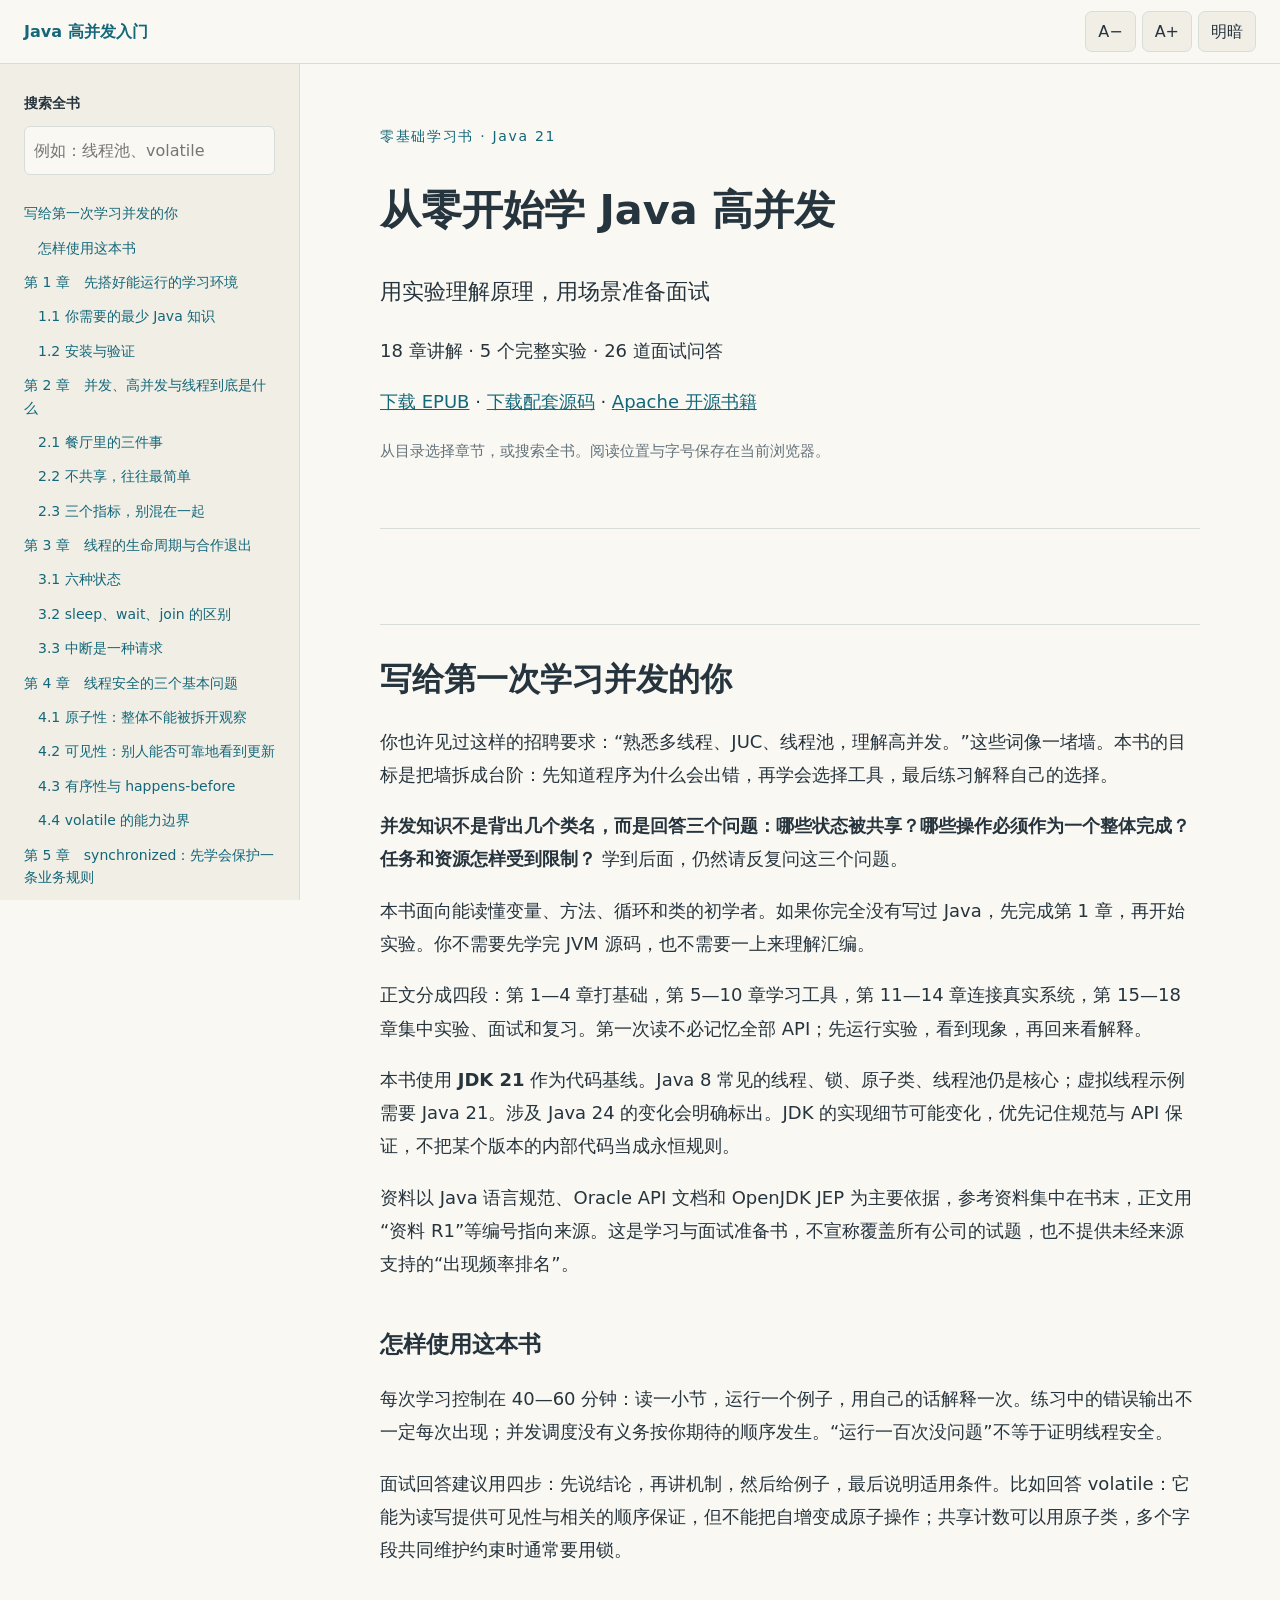
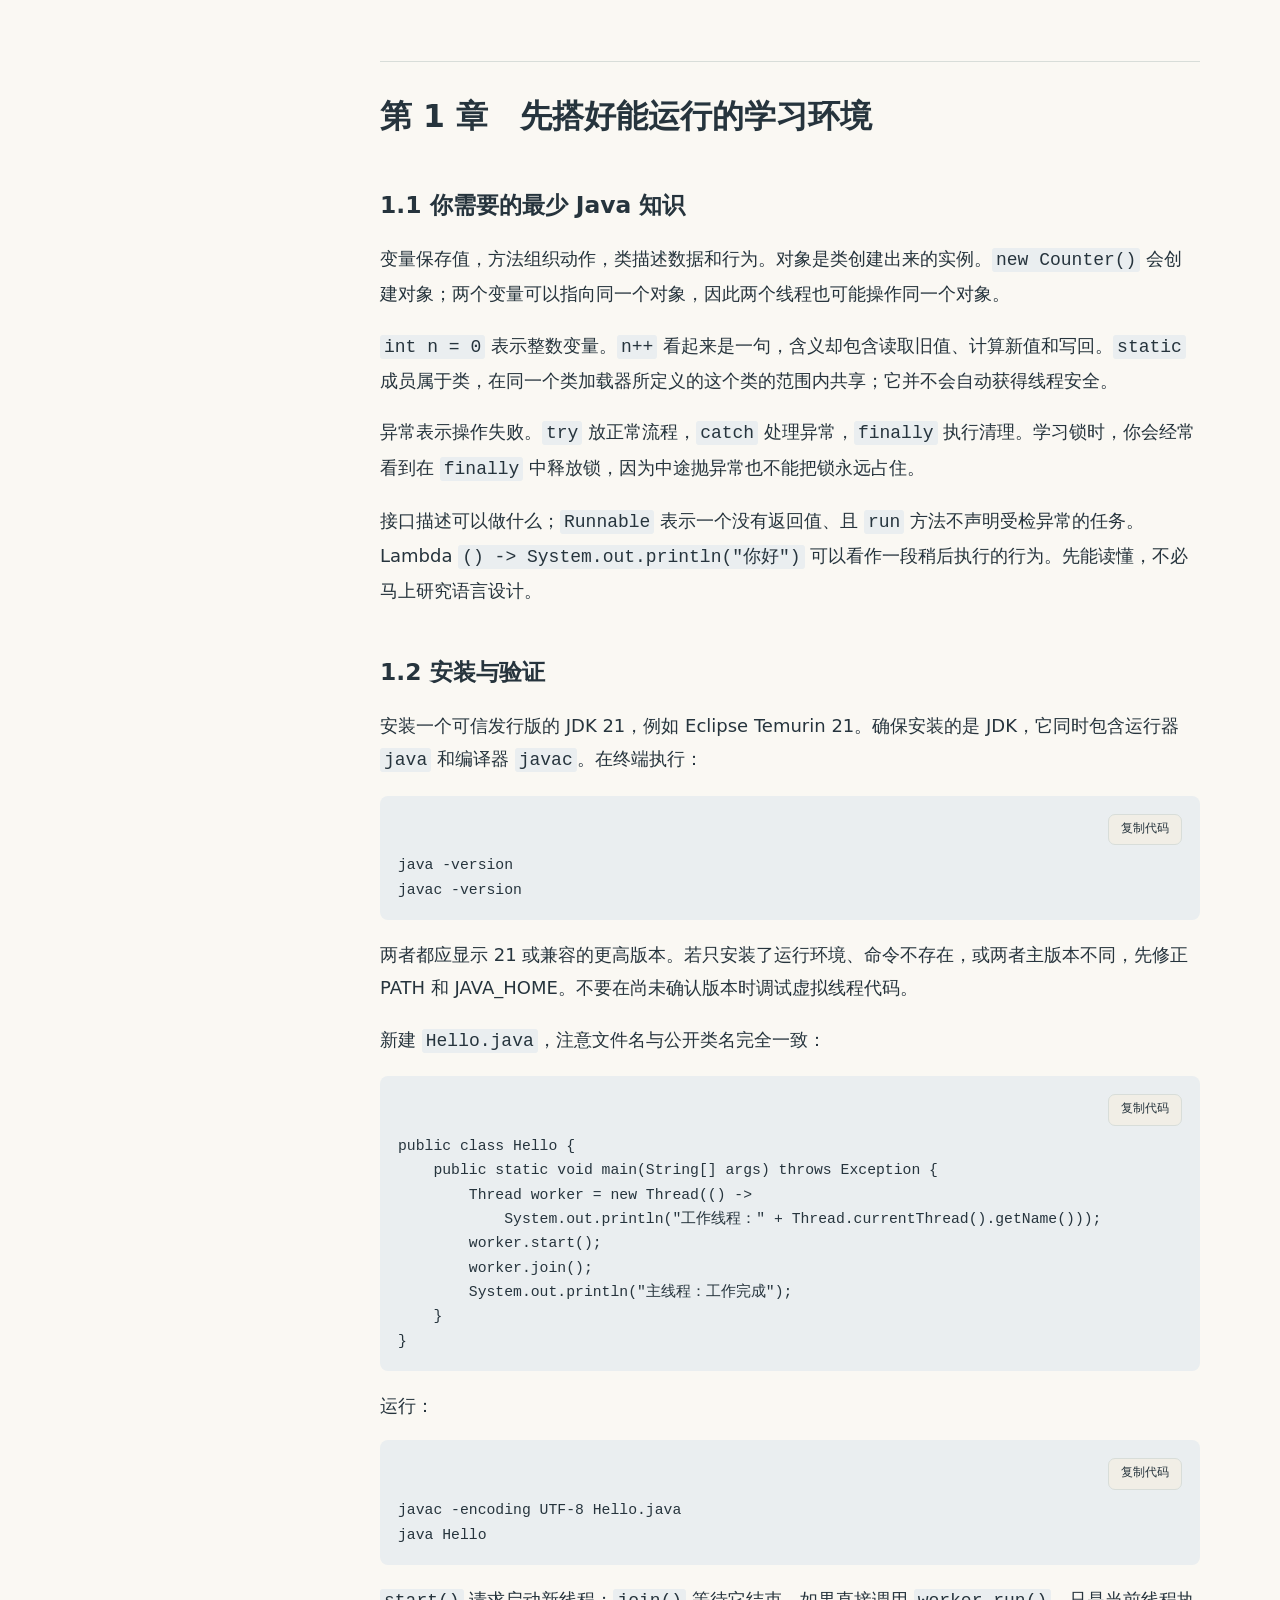
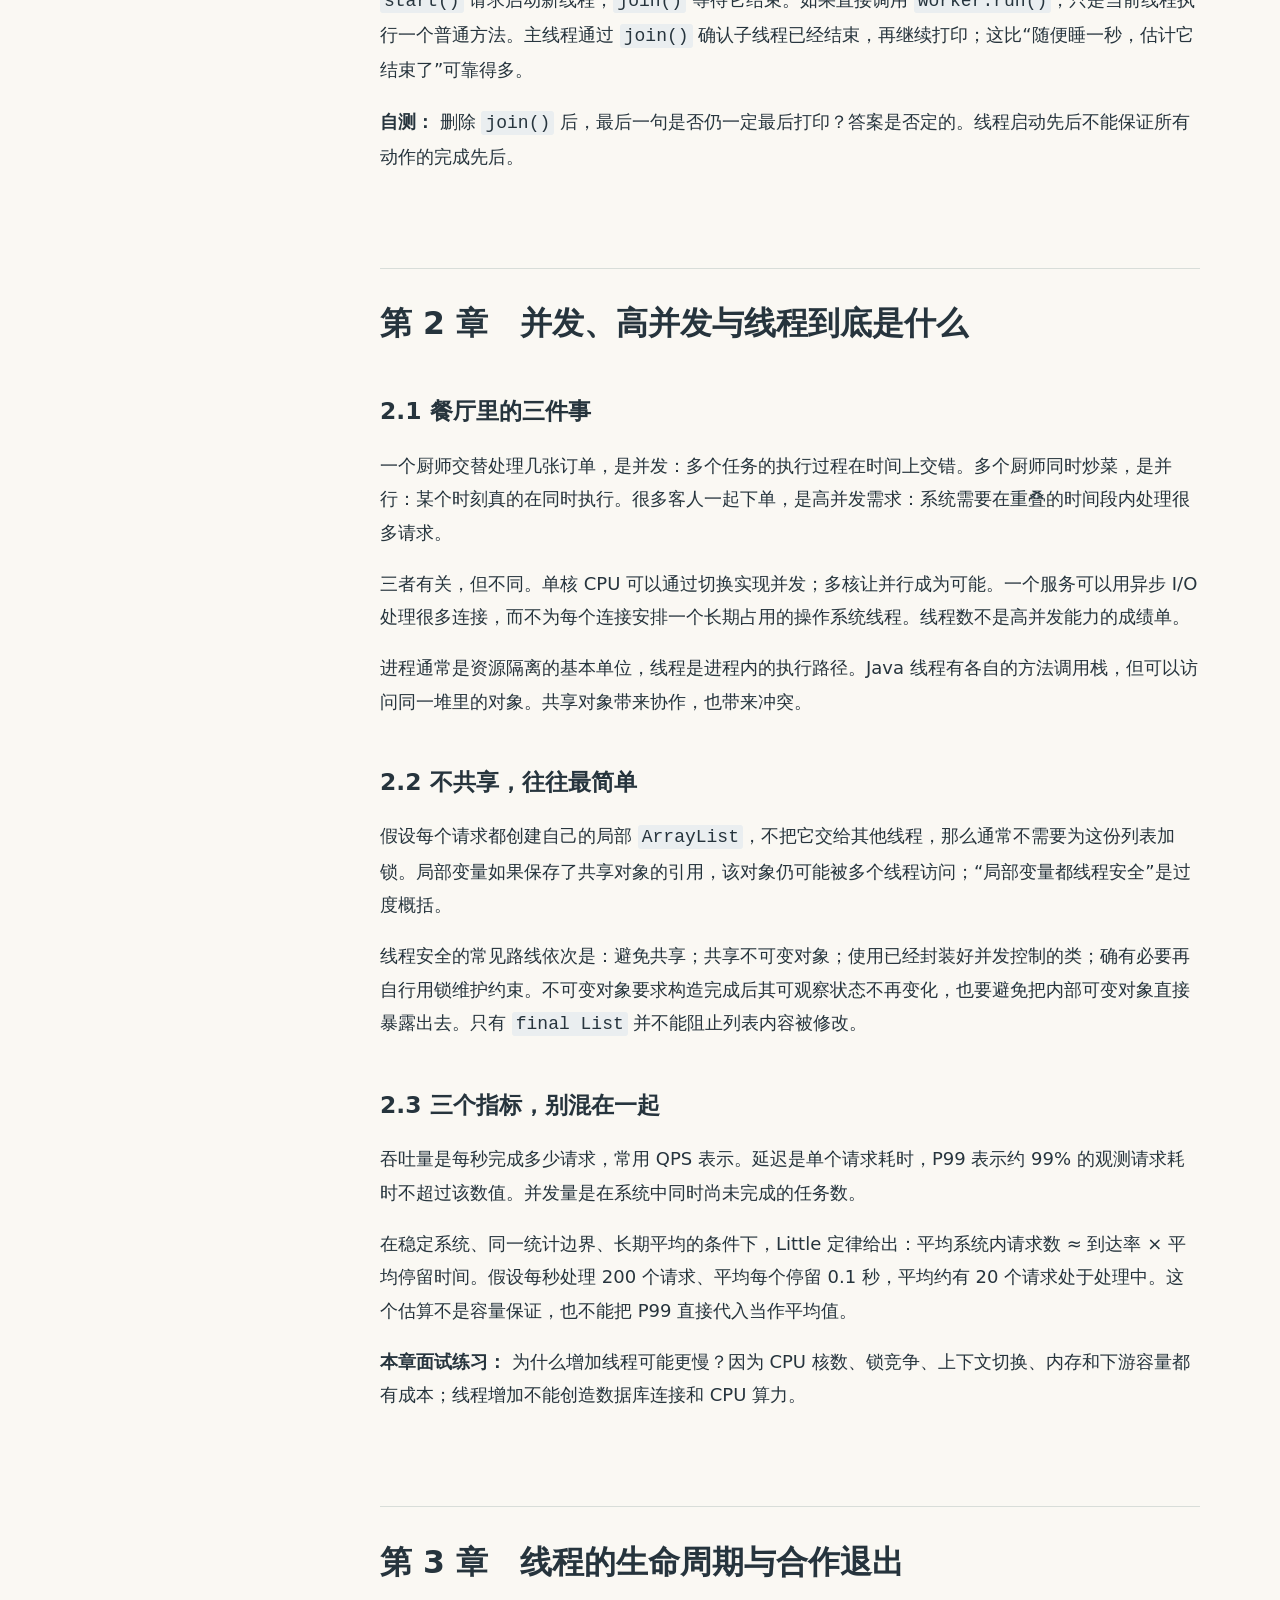
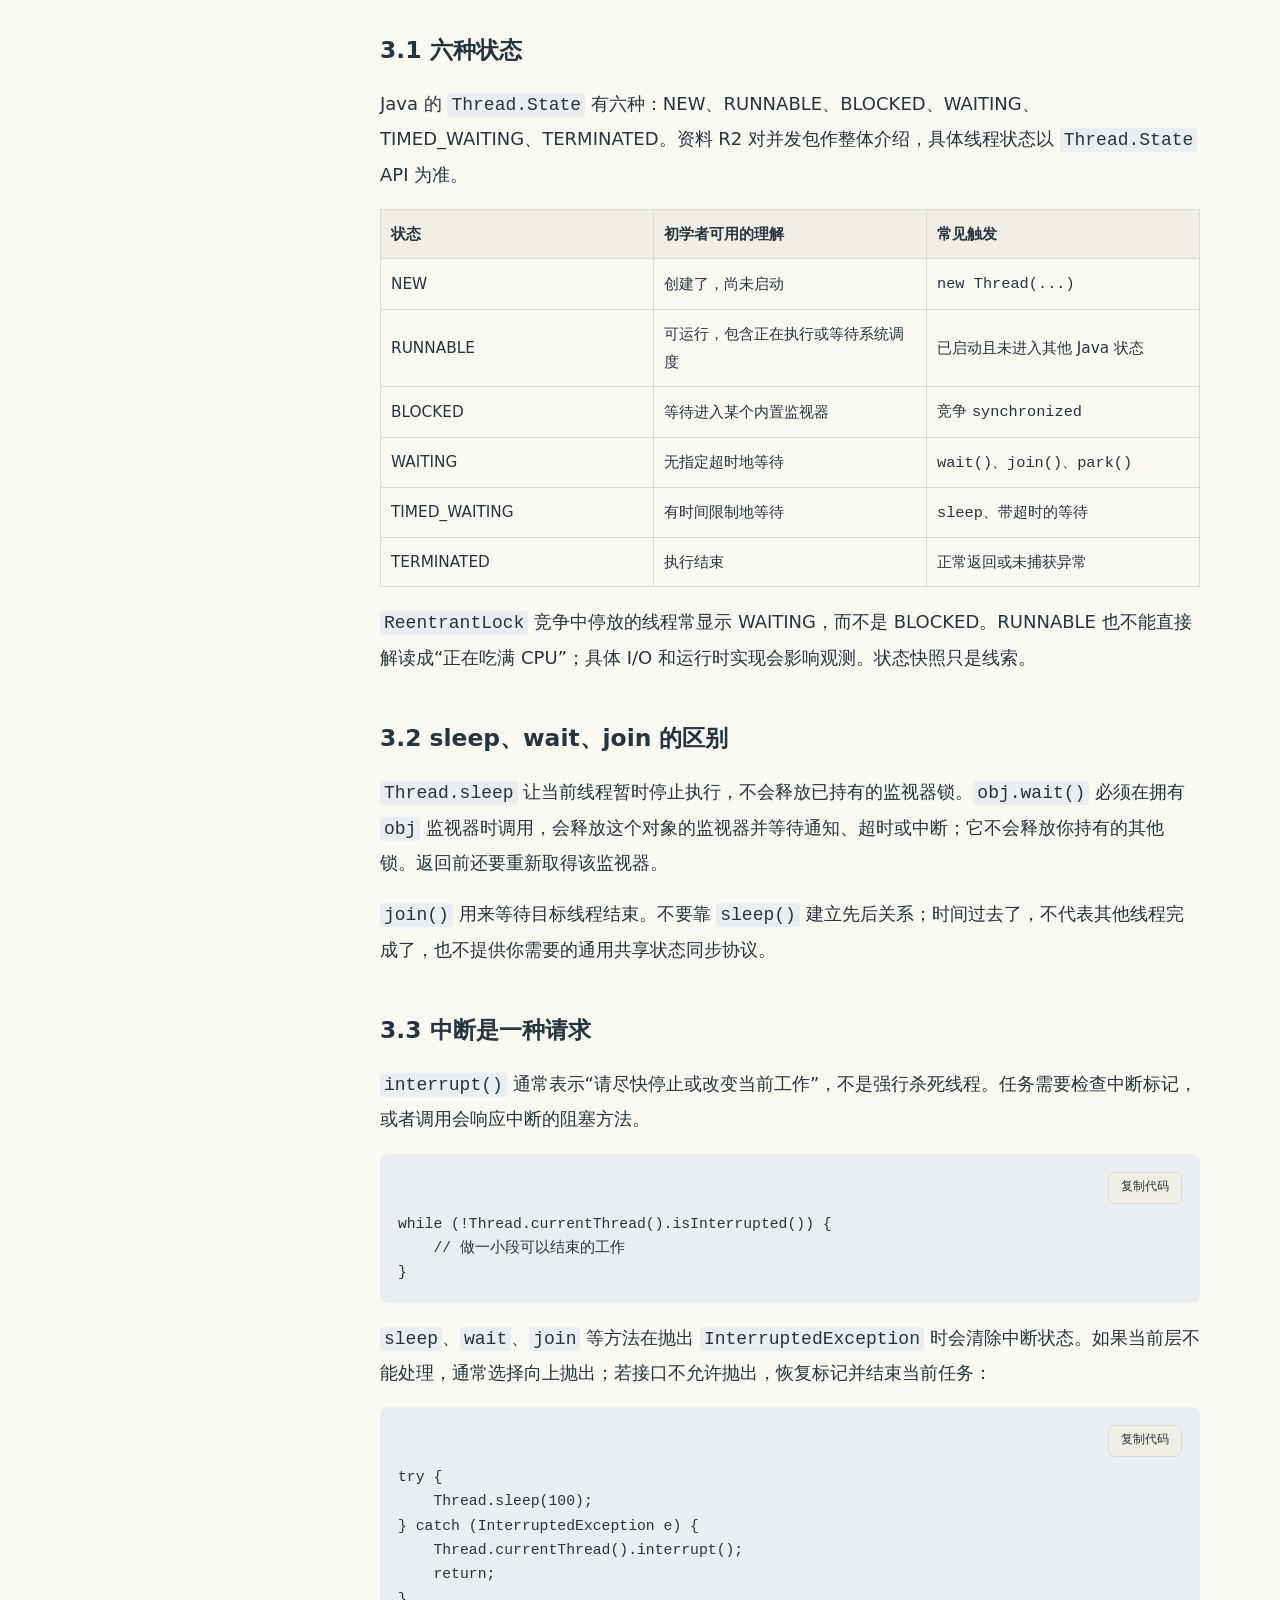
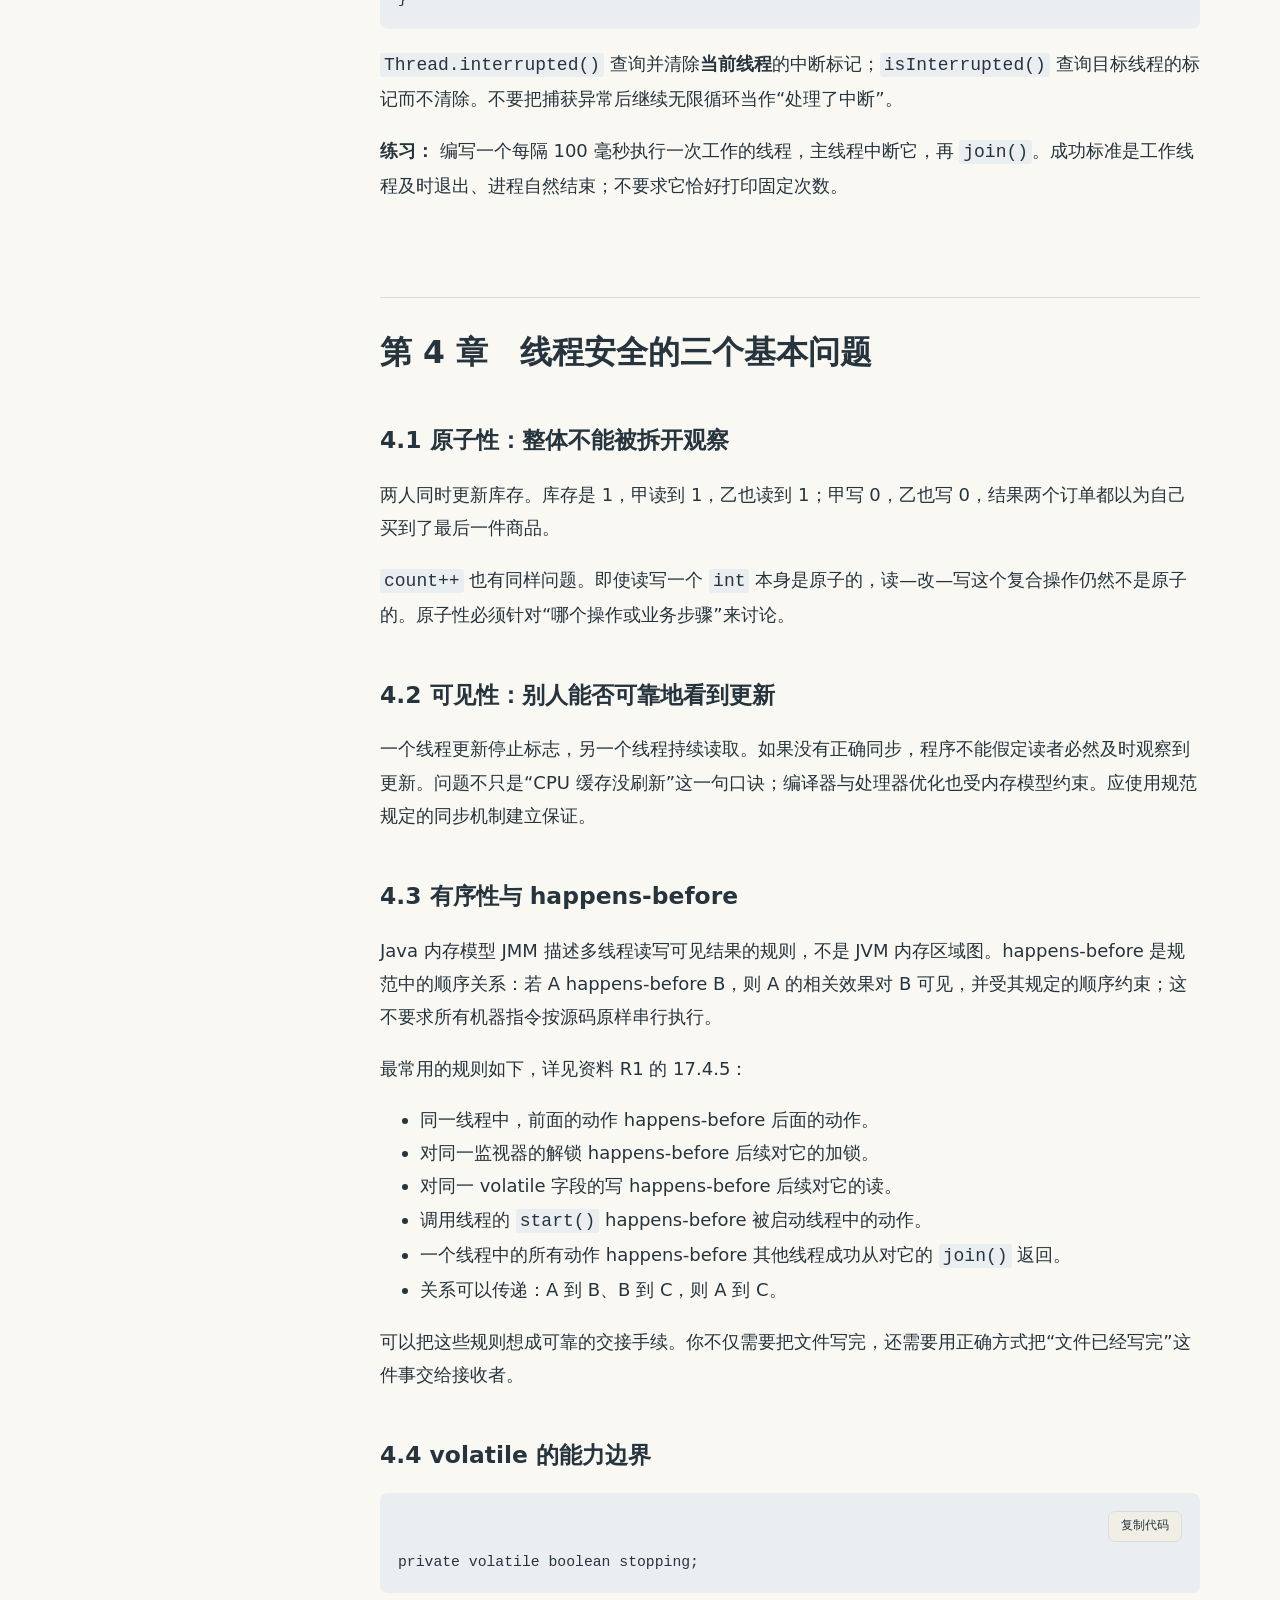
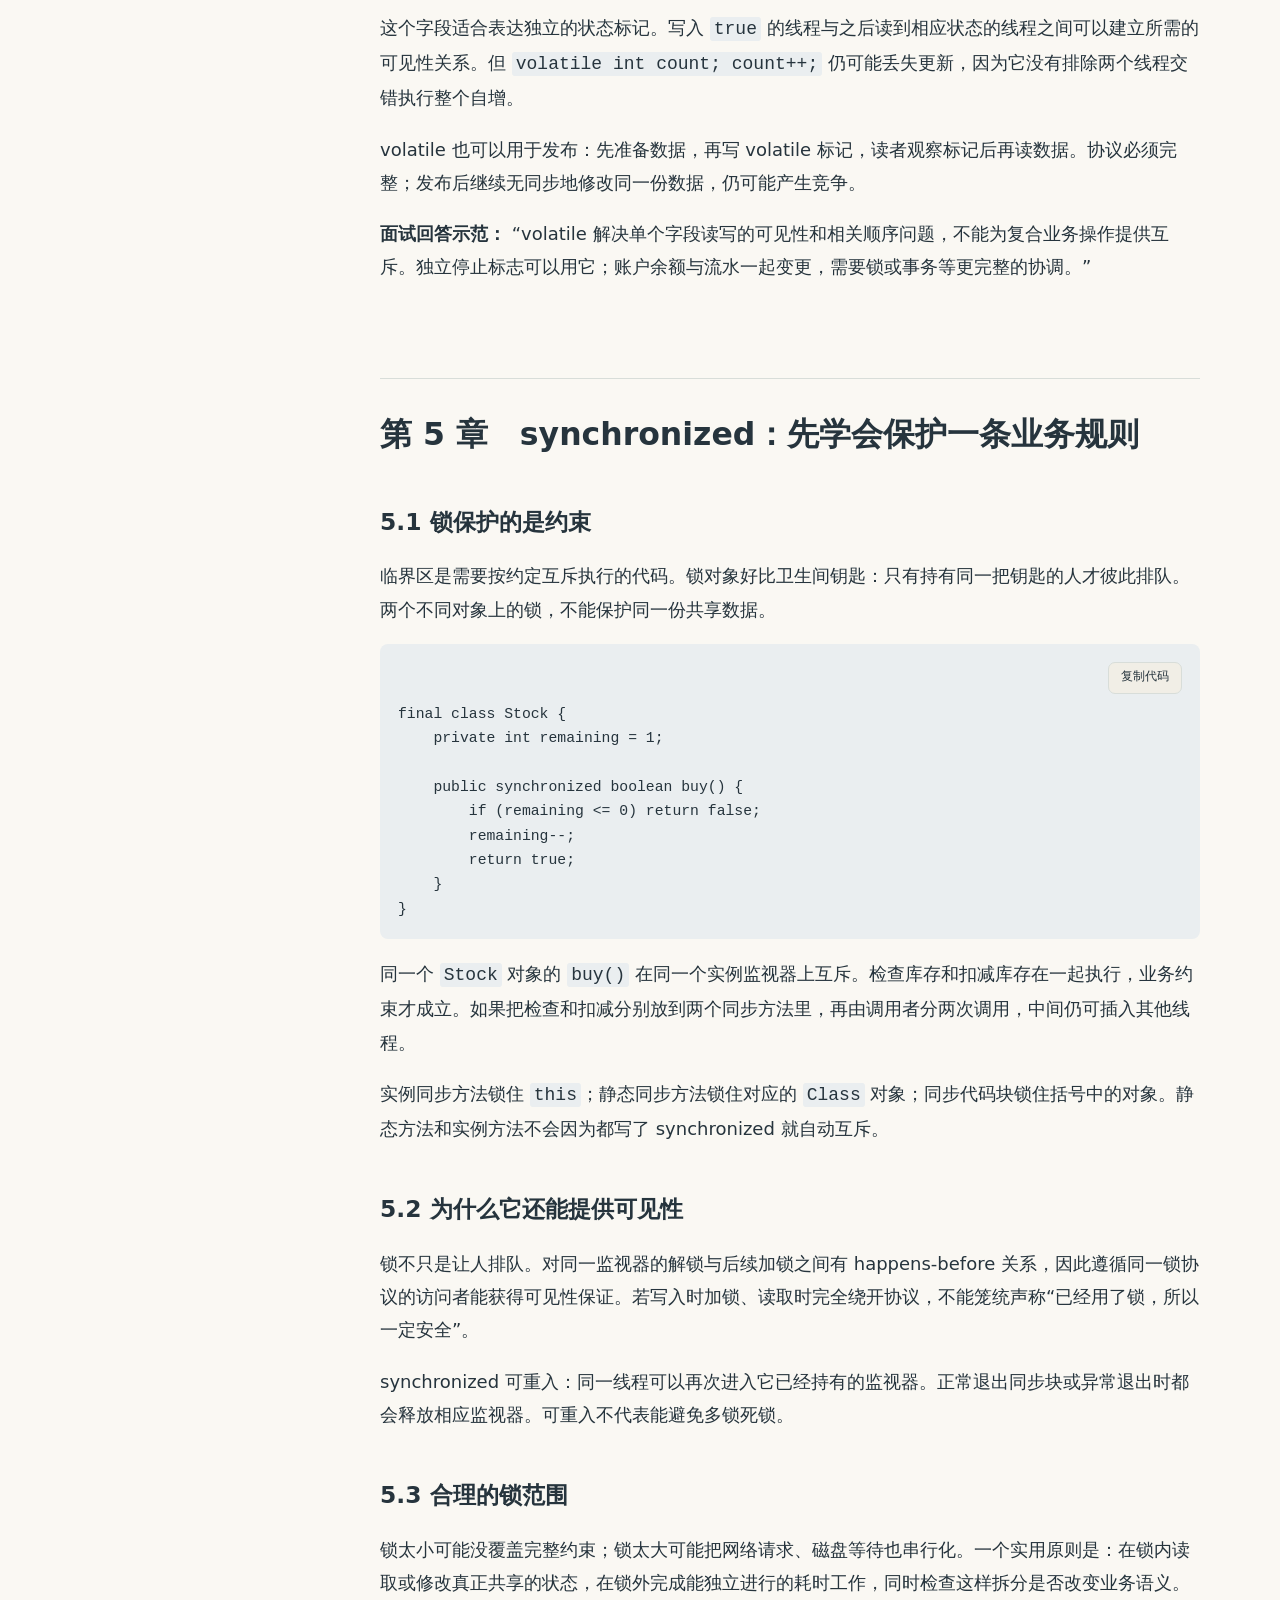
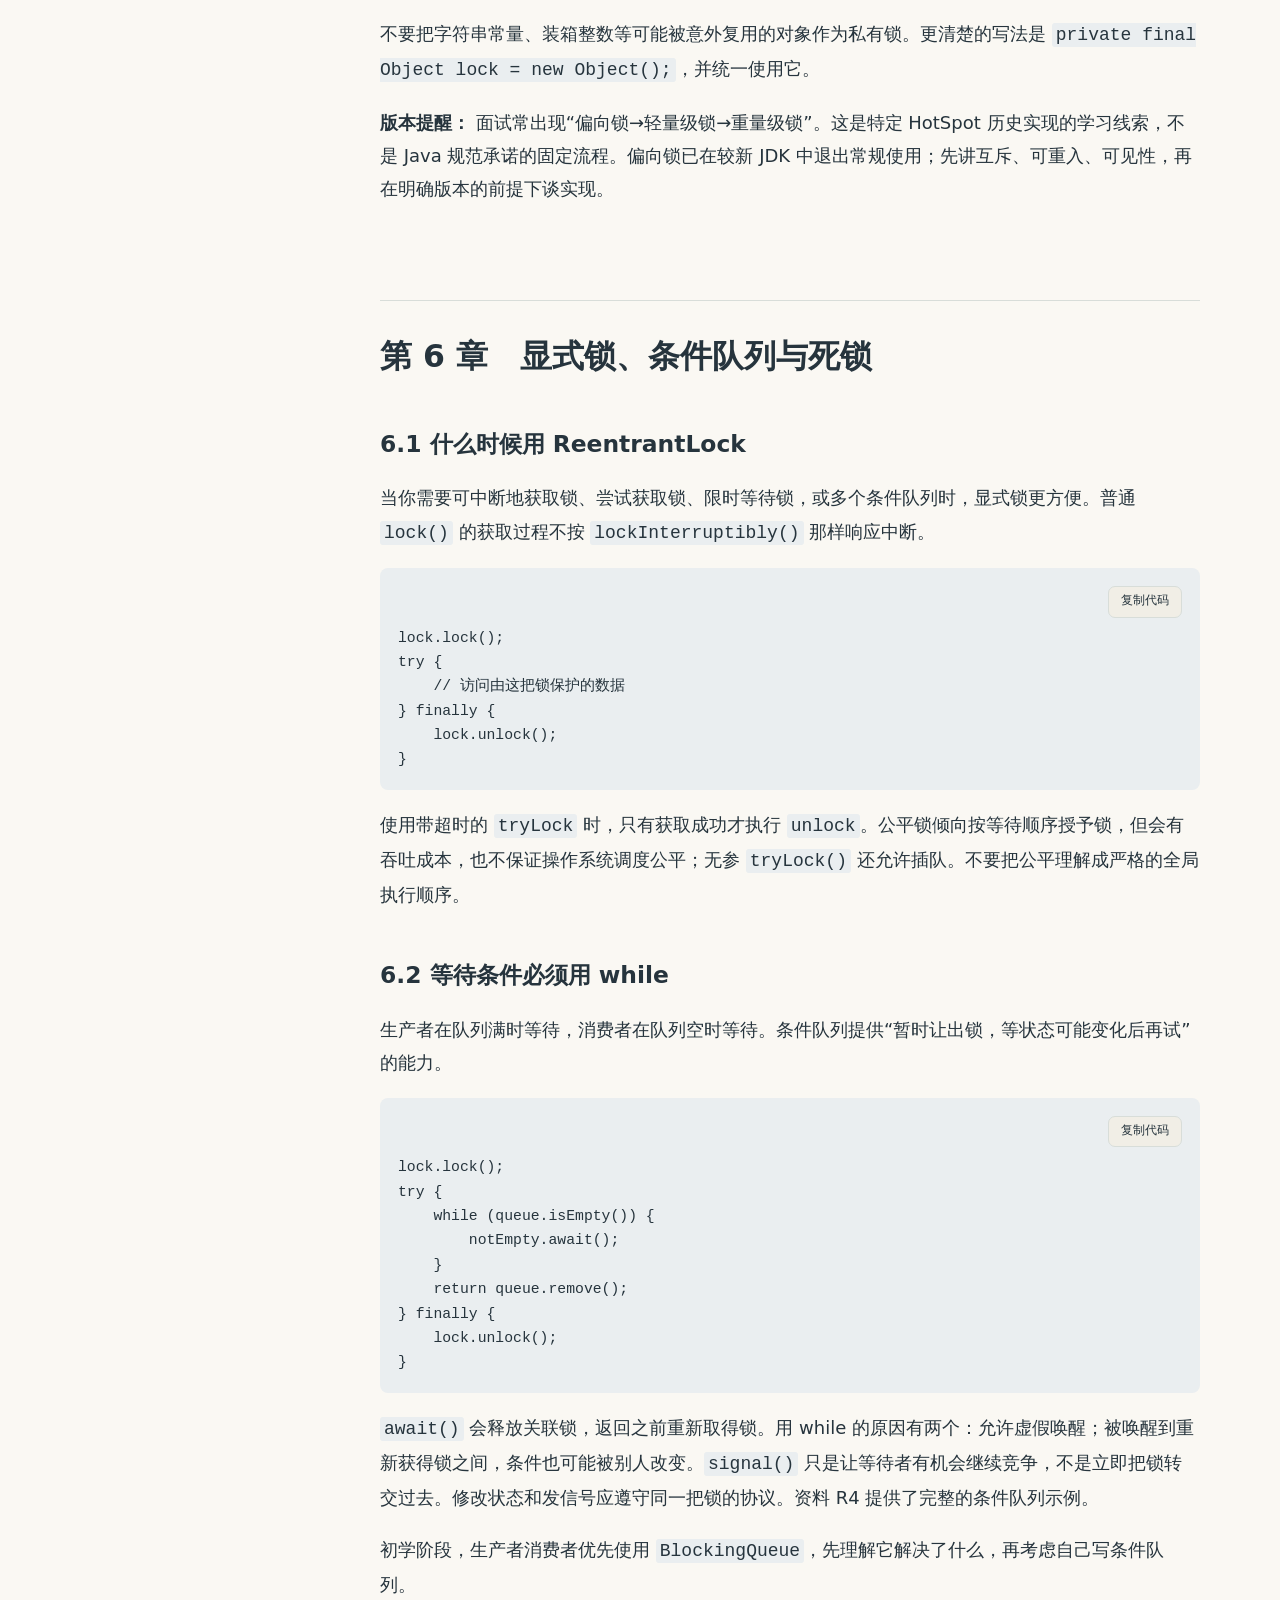
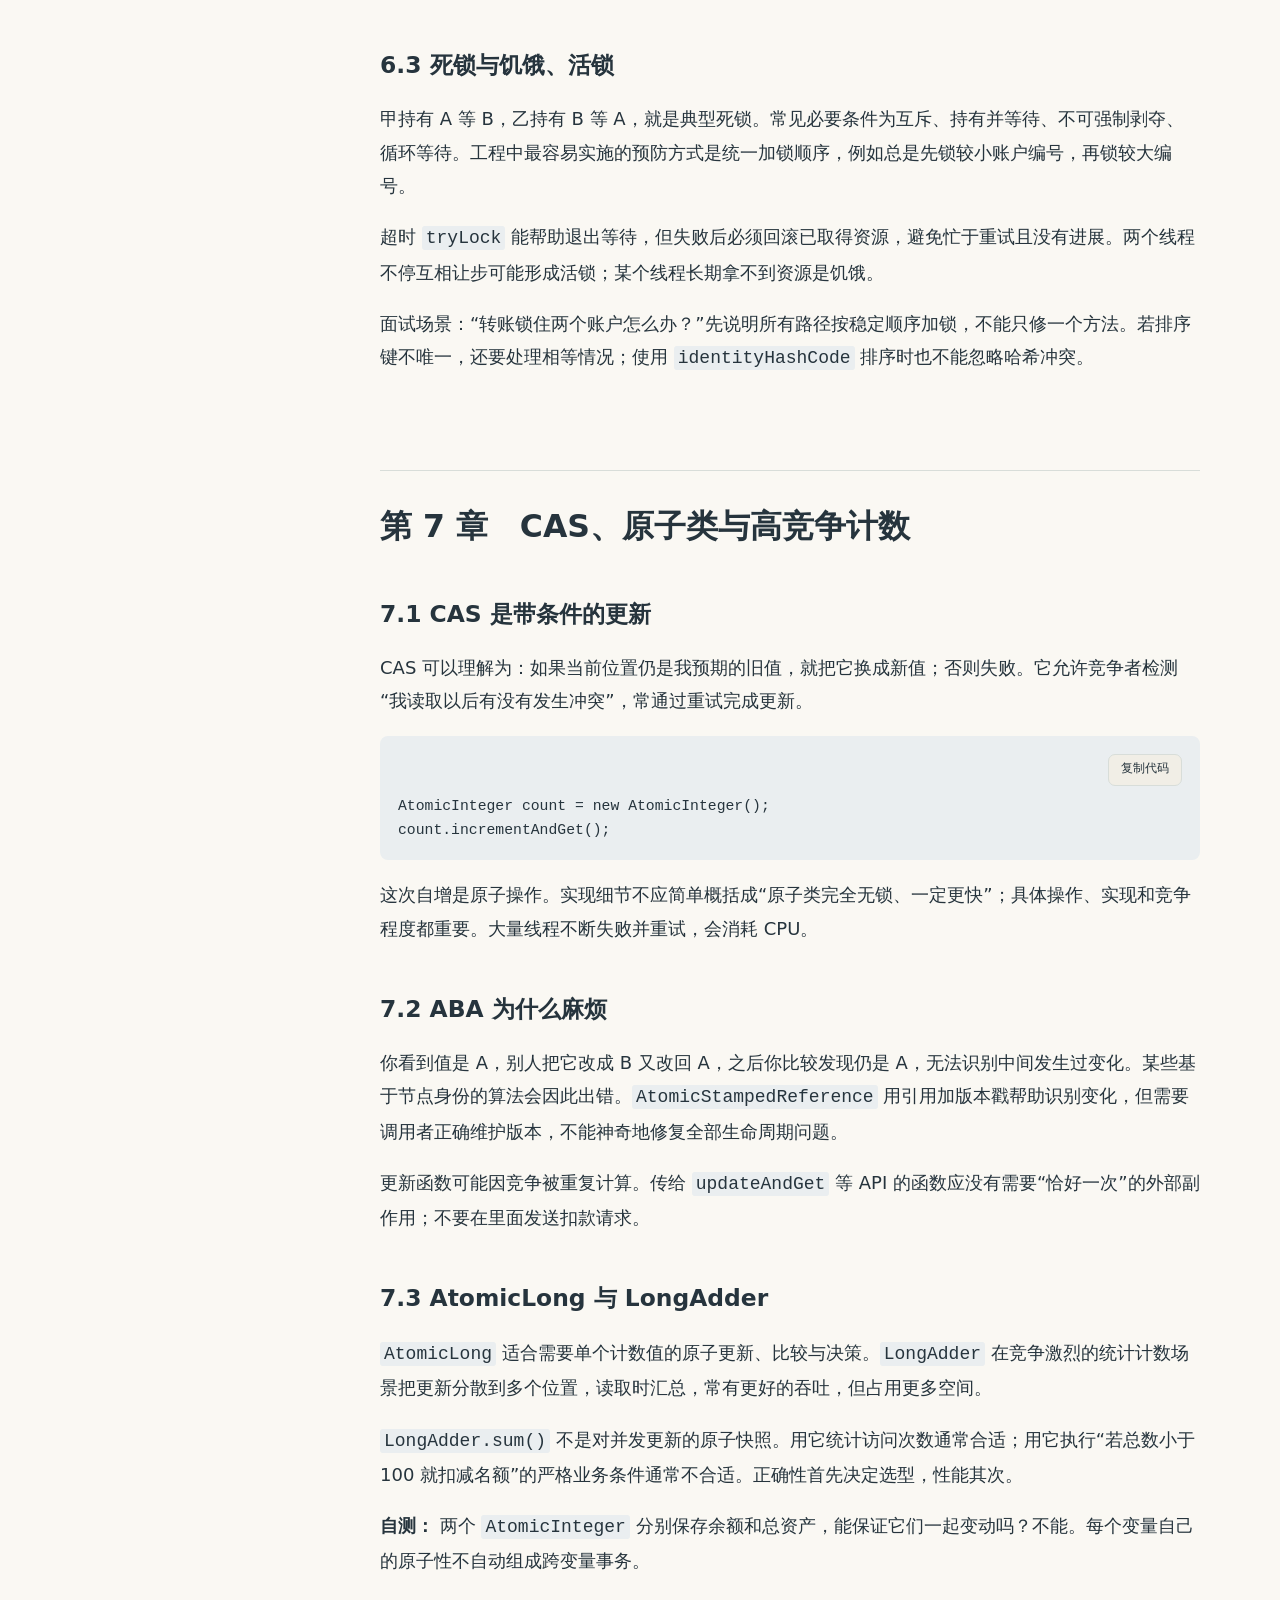
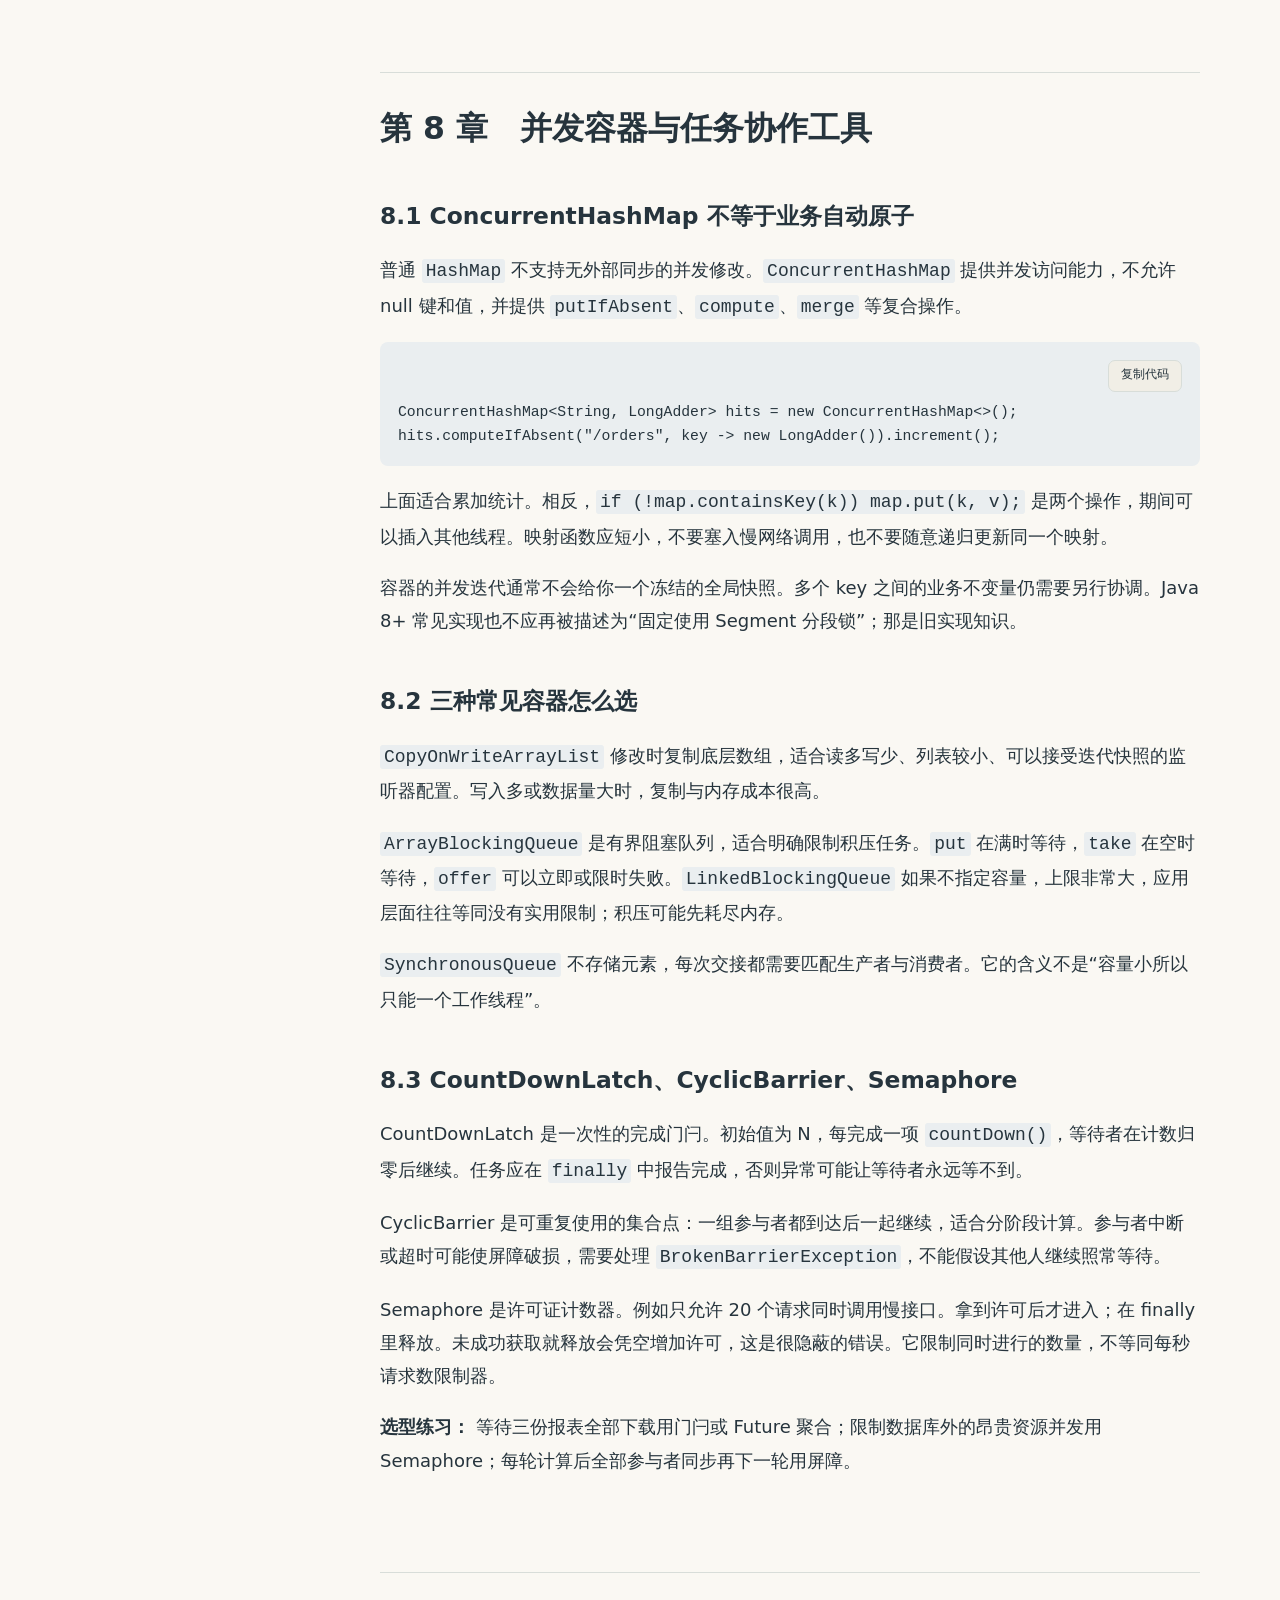
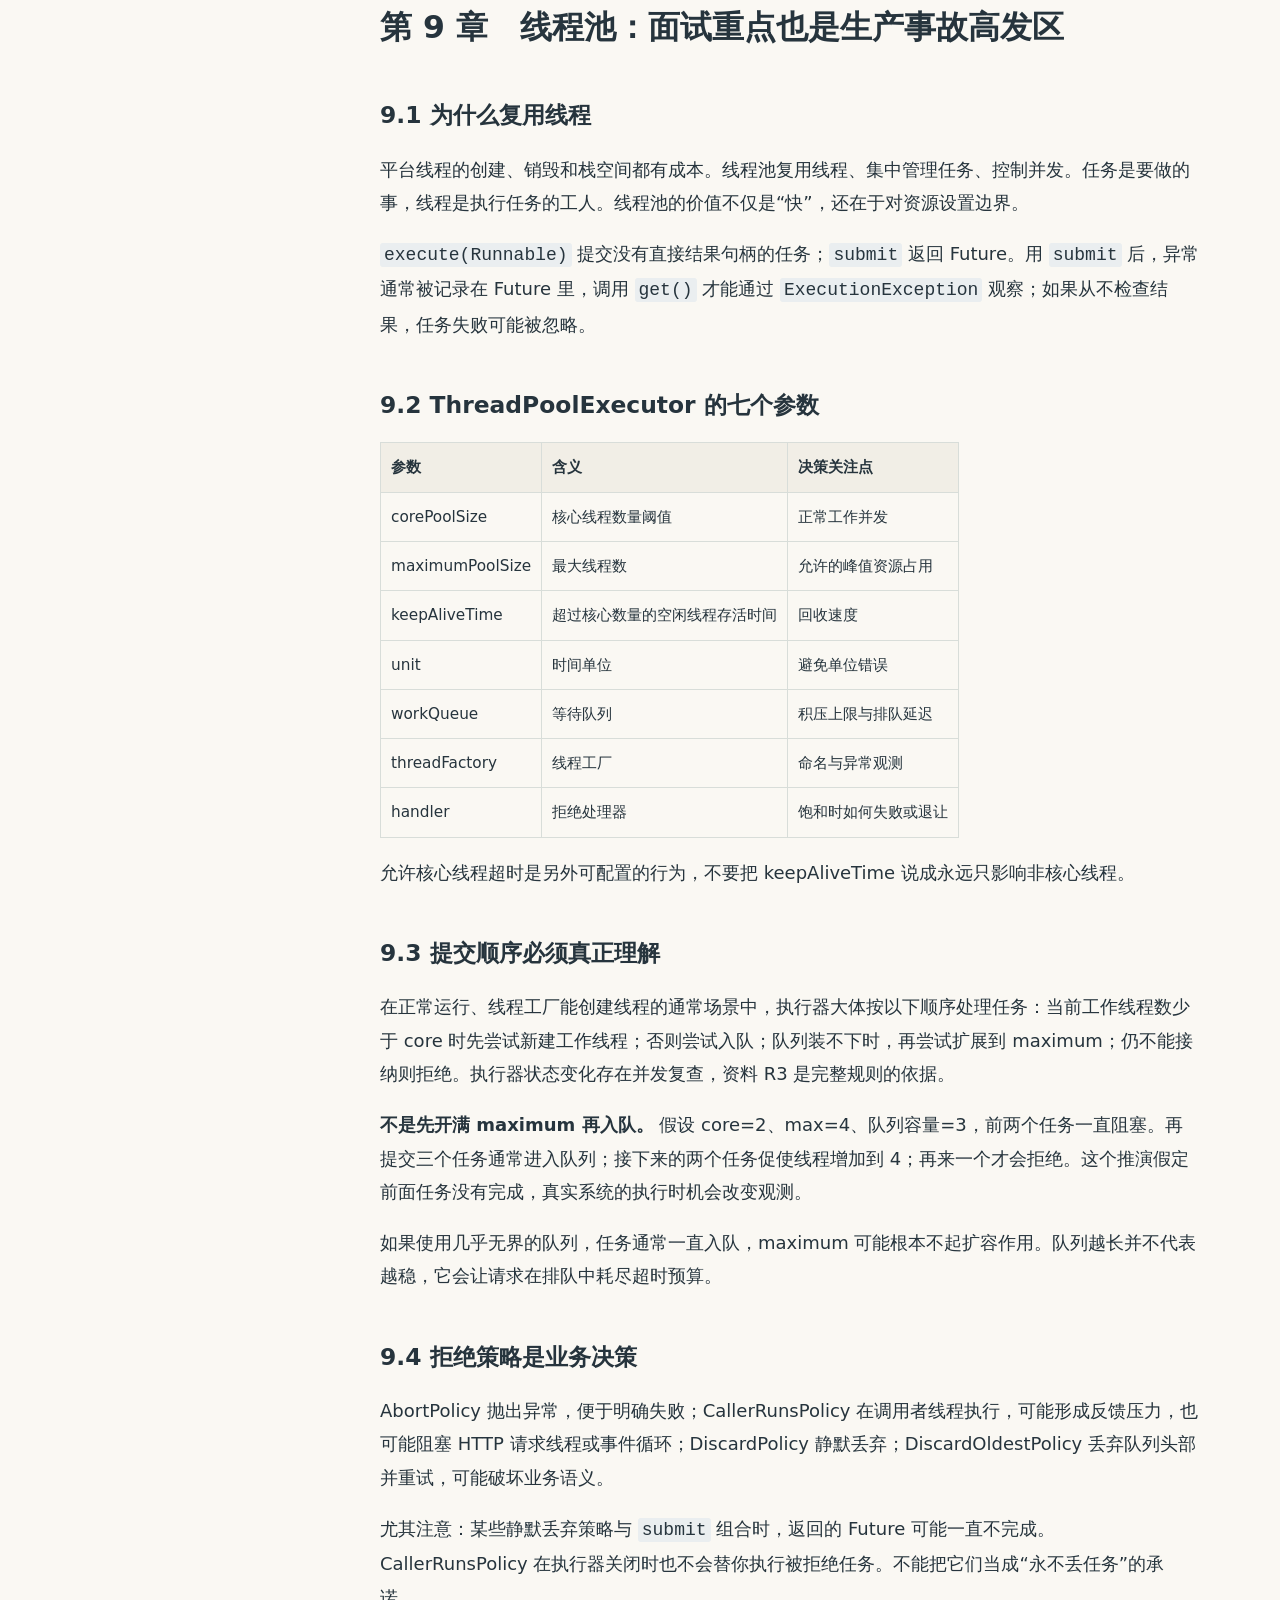
==== java-concurrency/index.html @ 73e7e4fe "发布 Java 高并发入门在线阅读及 EPUB 下载" ====
<!doctype html>
<html lang="zh-CN">
<head>
<meta charset="utf-8">
<meta name="viewport" content="width=device-width, initial-scale=1">
<meta name="color-scheme" content="light dark">
<title>从零开始学 Java 高并发 · 在线阅读</title>
<style>
:root{color-scheme:light;--bg:#faf8f3;--panel:#f1eee6;--fg:#26343d;--muted:#63727a;--accent:#136779;--line:#d8ddd9;--code:#eaeef0;--size:18px}
:root[data-theme=dark]{color-scheme:dark;--bg:#18232b;--panel:#202e37;--fg:#e1e7e8;--muted:#afbec4;--accent:#7bd2d8;--line:#40515c;--code:#24343e}
*{box-sizing:border-box}html{scroll-padding-top:85px}body{margin:0;background:var(--bg);color:var(--fg);font-family:system-ui,-apple-system,"PingFang SC",sans-serif;line-height:1.85}a{color:var(--accent);overflow-wrap:anywhere}button,input{font:inherit}button{cursor:pointer;color:var(--fg);background:var(--panel);border:1px solid var(--line);border-radius:7px;padding:5px 12px}button:hover{border-color:var(--accent)}:focus-visible{outline:3px solid var(--accent);outline-offset:3px}.toolbar{position:fixed;top:0;left:0;right:0;height:64px;display:flex;align-items:center;gap:16px;padding:0 24px;background:var(--bg);border-bottom:1px solid var(--line);z-index:5}.brand{font-weight:700;text-decoration:none}.tools{margin-left:auto;display:flex;gap:6px}.skip{position:fixed;top:-100px;z-index:10;background:var(--bg)}.skip:focus{top:8px}#menu{display:none}#sidebar{position:fixed;top:64px;bottom:0;width:300px;overflow:auto;padding:24px;background:var(--panel);border-right:1px solid var(--line)}#sidebar label{font-weight:650;font-size:14px}#search{width:100%;margin:8px 0;padding:9px;border:1px solid var(--line);border-radius:6px;color:var(--fg);background:var(--bg)}#search-status{font-size:13px;color:var(--muted);margin:0 0 10px}nav ul,#results{list-style:none;padding:0}nav ul ul{padding-left:14px}nav li{margin:6px 0}nav a{display:block;text-decoration:none;font-size:14px;line-height:1.6;padding:3px 0}nav a[aria-current=true]{font-weight:750;border-left:3px solid var(--accent);padding-left:9px}#results li{margin:16px 0}#results a{font-weight:650;font-size:14px}#results p{font-size:13px;color:var(--muted);margin:4px 0}main{margin-left:300px;padding:100px max(30px,calc((100vw - 1120px)/2)) 70px;font-size:var(--size);max-width:1600px}.intro{padding:10px 0 48px;border-bottom:1px solid var(--line);margin-bottom:48px}.eyebrow{font-size:14px;color:var(--accent);letter-spacing:.12em}.intro h1{font-size:2.3em;line-height:1.3}.subtitle{font-size:1.2em}.reading-note{color:var(--muted);font-size:.85em}h1,h2,h3{line-height:1.5;scroll-margin-top:85px}main>h1{margin-top:3em;padding-top:1em;border-top:1px solid var(--line);font-size:1.75em}h2{font-size:1.3em;margin-top:2em}h3{font-size:1.15em}p{margin:1em 0}pre{padding:18px;border-radius:8px;background:var(--code);font-size:.82em;line-height:1.65;overflow-x:auto;position:relative}code{font-family:ui-monospace,SFMono-Regular,Consolas,monospace}p code,li code{background:var(--code);border-radius:3px;padding:2px 4px}table{border-collapse:collapse;width:100%;display:block;overflow-x:auto;font-size:.85em}td,th{border:1px solid var(--line);padding:10px;text-align:left;min-width:100px}th{background:var(--panel)}footer{border-top:1px solid var(--line);margin-top:60px;padding-top:25px;font-size:.85em;color:var(--muted)}.copy{display:block;margin:0 0 8px auto;font-size:12px}.progress{height:3px;position:fixed;top:61px;left:0;right:0;z-index:6;pointer-events:none}#progress{height:100%;background:var(--accent);width:0}
@media(max-width:900px){.toolbar{padding:0 12px;gap:10px}#menu{display:block}.brand{font-size:14px}#sidebar{display:none;width:min(340px,90vw);z-index:4;box-shadow:12px 0 25px #0002}body.menu-open #sidebar{display:block}main{margin-left:0;padding:90px 22px 50px}.intro h1{font-size:1.9em}.tools button{padding:5px 8px}.tools{gap:4px}}
@media print{.toolbar,#sidebar,.progress,.copy,#resume{display:none}main{margin:0;padding:0;font-size:12pt}pre{white-space:pre-wrap}body{background:white;color:black}}
</style>
</head>
<body>
<a class="skip" href="#book">跳到正文</a>
<header class="toolbar">
<button id="menu" type="button" aria-controls="sidebar" aria-expanded="false">☰ 目录</button>
<a class="brand" href="#top">Java 高并发入门</a>
<div class="tools">
<button id="smaller" type="button" aria-label="缩小字号">A−</button>
<button id="larger" type="button" aria-label="放大字号">A+</button>
<button id="theme" type="button" aria-label="切换明暗主题">明暗</button>
</div>
</header>
<aside id="sidebar" aria-label="阅读导航">
<label for="search">搜索全书</label>
<input id="search" type="search" placeholder="例如：线程池、volatile" autocomplete="off">
<p id="search-status" role="status" aria-live="polite"></p>
<ul id="results" hidden></ul>
<nav aria-label="全书目录"><ul>
<li><a href="#写给第一次学习并发的你"
id="toc-写给第一次学习并发的你">写给第一次学习并发的你</a>
<ul>
<li><a href="#怎样使用这本书"
id="toc-怎样使用这本书">怎样使用这本书</a></li>
</ul></li>
<li><a href="#第-1-章-先搭好能运行的学习环境"
id="toc-第-1-章-先搭好能运行的学习环境">第 1
章　先搭好能运行的学习环境</a>
<ul>
<li><a href="#你需要的最少-java-知识"
id="toc-你需要的最少-java-知识">1.1 你需要的最少 Java 知识</a></li>
<li><a href="#安装与验证" id="toc-安装与验证">1.2 安装与验证</a></li>
</ul></li>
<li><a href="#第-2-章-并发高并发与线程到底是什么"
id="toc-第-2-章-并发高并发与线程到底是什么">第 2
章　并发、高并发与线程到底是什么</a>
<ul>
<li><a href="#餐厅里的三件事" id="toc-餐厅里的三件事">2.1
餐厅里的三件事</a></li>
<li><a href="#不共享往往最简单" id="toc-不共享往往最简单">2.2
不共享，往往最简单</a></li>
<li><a href="#三个指标别混在一起" id="toc-三个指标别混在一起">2.3
三个指标，别混在一起</a></li>
</ul></li>
<li><a href="#第-3-章-线程的生命周期与合作退出"
id="toc-第-3-章-线程的生命周期与合作退出">第 3
章　线程的生命周期与合作退出</a>
<ul>
<li><a href="#六种状态" id="toc-六种状态">3.1 六种状态</a></li>
<li><a href="#sleepwaitjoin-的区别" id="toc-sleepwaitjoin-的区别">3.2
sleep、wait、join 的区别</a></li>
<li><a href="#中断是一种请求" id="toc-中断是一种请求">3.3
中断是一种请求</a></li>
</ul></li>
<li><a href="#第-4-章-线程安全的三个基本问题"
id="toc-第-4-章-线程安全的三个基本问题">第 4
章　线程安全的三个基本问题</a>
<ul>
<li><a href="#原子性整体不能被拆开观察"
id="toc-原子性整体不能被拆开观察">4.1
原子性：整体不能被拆开观察</a></li>
<li><a href="#可见性别人能否可靠地看到更新"
id="toc-可见性别人能否可靠地看到更新">4.2
可见性：别人能否可靠地看到更新</a></li>
<li><a href="#有序性与-happens-before"
id="toc-有序性与-happens-before">4.3 有序性与 happens-before</a></li>
<li><a href="#volatile-的能力边界" id="toc-volatile-的能力边界">4.4
volatile 的能力边界</a></li>
</ul></li>
<li><a href="#第-5-章-synchronized先学会保护一条业务规则"
id="toc-第-5-章-synchronized先学会保护一条业务规则">第 5
章　synchronized：先学会保护一条业务规则</a>
<ul>
<li><a href="#锁保护的是约束" id="toc-锁保护的是约束">5.1
锁保护的是约束</a></li>
<li><a href="#为什么它还能提供可见性"
id="toc-为什么它还能提供可见性">5.2 为什么它还能提供可见性</a></li>
<li><a href="#合理的锁范围" id="toc-合理的锁范围">5.3
合理的锁范围</a></li>
</ul></li>
<li><a href="#第-6-章-显式锁条件队列与死锁"
id="toc-第-6-章-显式锁条件队列与死锁">第 6
章　显式锁、条件队列与死锁</a>
<ul>
<li><a href="#什么时候用-reentrantlock"
id="toc-什么时候用-reentrantlock">6.1 什么时候用 ReentrantLock</a></li>
<li><a href="#等待条件必须用-while" id="toc-等待条件必须用-while">6.2
等待条件必须用 while</a></li>
<li><a href="#死锁与饥饿活锁" id="toc-死锁与饥饿活锁">6.3
死锁与饥饿、活锁</a></li>
</ul></li>
<li><a href="#第-7-章-cas原子类与高竞争计数"
id="toc-第-7-章-cas原子类与高竞争计数">第 7
章　CAS、原子类与高竞争计数</a>
<ul>
<li><a href="#cas-是带条件的更新" id="toc-cas-是带条件的更新">7.1 CAS
是带条件的更新</a></li>
<li><a href="#aba-为什么麻烦" id="toc-aba-为什么麻烦">7.2 ABA
为什么麻烦</a></li>
<li><a href="#atomiclong-与-longadder"
id="toc-atomiclong-与-longadder">7.3 AtomicLong 与 LongAdder</a></li>
</ul></li>
<li><a href="#第-8-章-并发容器与任务协作工具"
id="toc-第-8-章-并发容器与任务协作工具">第 8
章　并发容器与任务协作工具</a>
<ul>
<li><a href="#concurrenthashmap-不等于业务自动原子"
id="toc-concurrenthashmap-不等于业务自动原子">8.1 ConcurrentHashMap
不等于业务自动原子</a></li>
<li><a href="#三种常见容器怎么选" id="toc-三种常见容器怎么选">8.2
三种常见容器怎么选</a></li>
<li><a href="#countdownlatchcyclicbarriersemaphore"
id="toc-countdownlatchcyclicbarriersemaphore">8.3
CountDownLatch、CyclicBarrier、Semaphore</a></li>
</ul></li>
<li><a href="#第-9-章-线程池面试重点也是生产事故高发区"
id="toc-第-9-章-线程池面试重点也是生产事故高发区">第 9
章　线程池：面试重点也是生产事故高发区</a>
<ul>
<li><a href="#为什么复用线程" id="toc-为什么复用线程">9.1
为什么复用线程</a></li>
<li><a href="#threadpoolexecutor-的七个参数"
id="toc-threadpoolexecutor-的七个参数">9.2 ThreadPoolExecutor
的七个参数</a></li>
<li><a href="#提交顺序必须真正理解" id="toc-提交顺序必须真正理解">9.3
提交顺序必须真正理解</a></li>
<li><a href="#拒绝策略是业务决策" id="toc-拒绝策略是业务决策">9.4
拒绝策略是业务决策</a></li>
<li><a href="#怎样估算线程数" id="toc-怎样估算线程数">9.5
怎样估算线程数</a></li>
<li><a href="#正确关闭" id="toc-正确关闭">9.6 正确关闭</a></li>
</ul></li>
<li><a href="#第-10-章-future-与-completablefuture组织异步结果"
id="toc-第-10-章-future-与-completablefuture组织异步结果">第 10
章　Future 与 CompletableFuture：组织异步结果</a>
<ul>
<li><a href="#异步不是自动更快" id="toc-异步不是自动更快">10.1
异步不是自动更快</a></li>
<li><a href="#组合操作读法" id="toc-组合操作读法">10.2
组合操作读法</a></li>
<li><a href="#失败处理与超时" id="toc-失败处理与超时">10.3
失败处理与超时</a></li>
</ul></li>
<li><a href="#第-11-章-threadlocal不可变性与安全发布"
id="toc-第-11-章-threadlocal不可变性与安全发布">第 11
章　ThreadLocal、不可变性与安全发布</a>
<ul>
<li><a href="#threadlocal-是按线程存放数据"
id="toc-threadlocal-是按线程存放数据">11.1 ThreadLocal
是按线程存放数据</a></li>
<li><a href="#final-为什么不等于不可变"
id="toc-final-为什么不等于不可变">11.2 final 为什么不等于不可变</a></li>
<li><a href="#双重检查单例为什么要-volatile"
id="toc-双重检查单例为什么要-volatile">11.3 双重检查单例为什么要
volatile</a></li>
</ul></li>
<li><a href="#第-12-章-虚拟线程更轻的等待不是无限容量"
id="toc-第-12-章-虚拟线程更轻的等待不是无限容量">第 12
章　虚拟线程：更轻的等待，不是无限容量</a>
<ul>
<li><a href="#它改变了哪一层" id="toc-它改变了哪一层">12.1
它改变了哪一层</a></li>
<li><a href="#jdk-21-与-24-的重要差异"
id="toc-jdk-21-与-24-的重要差异">12.2 JDK 21 与 24 的重要差异</a></li>
</ul></li>
<li><a href="#第-13-章-从多线程走向系统高并发"
id="toc-第-13-章-从多线程走向系统高并发">第 13
章　从多线程走向系统高并发</a>
<ul>
<li><a href="#jvm-内的锁管不到其他进程"
id="toc-jvm-内的锁管不到其他进程">13.1 JVM 内的锁管不到其他进程</a></li>
<li><a href="#限流背压熔断与降级" id="toc-限流背压熔断与降级">13.2
限流、背压、熔断与降级</a></li>
<li><a href="#幂等与重试" id="toc-幂等与重试">13.3 幂等与重试</a></li>
<li><a href="#小案例一个查询订单接口"
id="toc-小案例一个查询订单接口">13.4 小案例：一个查询订单接口</a></li>
</ul></li>
<li><a href="#第-14-章-排障从现象回到证据"
id="toc-第-14-章-排障从现象回到证据">第 14 章　排障：从现象回到证据</a>
<ul>
<li><a href="#cpu-高与请求慢不是同一问题"
id="toc-cpu-高与请求慢不是同一问题">14.1 CPU
高与请求慢不是同一问题</a></li>
<li><a href="#基本工具" id="toc-基本工具">14.2 基本工具</a></li>
<li><a href="#读栈时问什么" id="toc-读栈时问什么">14.3
读栈时问什么</a></li>
<li><a href="#怎样做有意义的压测" id="toc-怎样做有意义的压测">14.4
怎样做有意义的压测</a></li>
</ul></li>
<li><a href="#第-15-章-五个完整实验运行观察解释"
id="toc-第-15-章-五个完整实验运行观察解释">第 15
章　五个完整实验：运行、观察、解释</a>
<ul>
<li><a href="#实验一丢失更新与原子计数"
id="toc-实验一丢失更新与原子计数">实验一：丢失更新与原子计数</a></li>
<li><a href="#实验二库存不能卖成负数"
id="toc-实验二库存不能卖成负数">实验二：库存不能卖成负数</a></li>
<li><a href="#实验三稳定复现线程池拒绝"
id="toc-实验三稳定复现线程池拒绝">实验三：稳定复现线程池拒绝</a></li>
<li><a href="#实验四有界队列生产者消费者"
id="toc-实验四有界队列生产者消费者">实验四：有界队列生产者消费者</a></li>
<li><a href="#实验五虚拟线程与资源上限"
id="toc-实验五虚拟线程与资源上限">实验五：虚拟线程与资源上限</a></li>
</ul></li>
<li><a href="#第-16-章-高频主题面试问答与追问"
id="toc-第-16-章-高频主题面试问答与追问">第 16
章　高频主题面试问答与追问</a>
<ul>
<li><a href="#基础与内存模型" id="toc-基础与内存模型">16.1
基础与内存模型</a></li>
<li><a href="#锁与协作" id="toc-锁与协作">16.2 锁与协作</a></li>
<li><a href="#原子类容器和线程池" id="toc-原子类容器和线程池">16.3
原子类、容器和线程池</a></li>
<li><a href="#现代并发与系统设计" id="toc-现代并发与系统设计">16.4
现代并发与系统设计</a></li>
</ul></li>
<li><a href="#第-17-章-场景题与代码审查训练"
id="toc-第-17-章-场景题与代码审查训练">第 17
章　场景题与代码审查训练</a>
<ul>
<li><a href="#场景一查完缓存再写入仍然重复加载"
id="toc-场景一查完缓存再写入仍然重复加载">场景一：查完缓存再写入，仍然重复加载</a></li>
<li><a href="#场景二线程池增加到-500-后数据库更慢"
id="toc-场景二线程池增加到-500-后数据库更慢">场景二：线程池增加到 500
后数据库更慢</a></li>
<li><a href="#场景三两个接口查询可以并行吗"
id="toc-场景三两个接口查询可以并行吗">场景三：两个接口查询可以并行吗</a></li>
<li><a href="#场景四读多写少一定用读写锁吗"
id="toc-场景四读多写少一定用读写锁吗">场景四：读多写少一定用读写锁吗</a></li>
<li><a href="#场景五找出这段代码的问题"
id="toc-场景五找出这段代码的问题">场景五：找出这段代码的问题</a></li>
<li><a href="#一次-15-分钟模拟面试" id="toc-一次-15-分钟模拟面试">一次
15 分钟模拟面试</a></li>
</ul></li>
<li><a href="#第-18-章-四周学习计划与速查表"
id="toc-第-18-章-四周学习计划与速查表">第 18
章　四周学习计划与速查表</a>
<ul>
<li><a href="#第一周能解释为什么错"
id="toc-第一周能解释为什么错">第一周：能解释为什么错</a></li>
<li><a href="#第二周能选对工具"
id="toc-第二周能选对工具">第二周：能选对工具</a></li>
<li><a href="#第三周能控制任务与资源"
id="toc-第三周能控制任务与资源">第三周：能控制任务与资源</a></li>
<li><a href="#第四周能把知识放进系统"
id="toc-第四周能把知识放进系统">第四周：能把知识放进系统</a></li>
<li><a href="#工具选型速查" id="toc-工具选型速查">工具选型速查</a></li>
<li><a href="#面试前最后检查"
id="toc-面试前最后检查">面试前最后检查</a></li>
</ul></li>
<li><a href="#附录-a-容易误记的说法" id="toc-附录-a-容易误记的说法">附录
A　容易误记的说法</a></li>
<li><a href="#附录-b-术语小词典" id="toc-附录-b-术语小词典">附录
B　术语小词典</a></li>
<li><a href="#附录-c-进阶面试第一站aqs-与读写锁"
id="toc-附录-c-进阶面试第一站aqs-与读写锁">附录 C　进阶面试第一站：AQS
与读写锁</a>
<ul>
<li><a href="#aqs-先理解框架职责" id="toc-aqs-先理解框架职责">AQS
先理解框架职责</a></li>
<li><a href="#parkunpark-与等待条件"
id="toc-parkunpark-与等待条件">park/unpark 与等待条件</a></li>
<li><a href="#读写锁适合哪种问题"
id="toc-读写锁适合哪种问题">读写锁适合哪种问题</a></li>
</ul></li>
<li><a href="#附录-d-参考资料与检索说明"
id="toc-附录-d-参考资料与检索说明">附录 D　参考资料与检索说明</a></li>
</ul></nav>
</aside>
<main id="book" tabindex="-1">
<section class="intro" id="top">
<p class="eyebrow">零基础学习书 · Java 21</p>
<h1>从零开始学 Java 高并发</h1>
<p class="subtitle">用实验理解原理，用场景准备面试</p>
<p>18 章讲解 · 5 个完整实验 · 26 道面试问答</p>
<p><a href="book.epub" download>下载 EPUB</a> · <a href="study.zip" download>下载配套源码</a> · <a href="../">Apache 开源书籍</a></p>
<p class="reading-note">从目录选择章节，或搜索全书。阅读位置与字号保存在当前浏览器。</p>
<button id="resume" type="button" hidden>继续上次阅读</button>
</section>
<h1 id="写给第一次学习并发的你">写给第一次学习并发的你</h1>
<p>你也许见过这样的招聘要求：“熟悉多线程、JUC、线程池，理解高并发。”这些词像一堵墙。本书的目标是把墙拆成台阶：先知道程序为什么会出错，再学会选择工具，最后练习解释自己的选择。</p>
<p><strong>并发知识不是背出几个类名，而是回答三个问题：哪些状态被共享？哪些操作必须作为一个整体完成？任务和资源怎样受到限制？</strong>
学到后面，仍然请反复问这三个问题。</p>
<p>本书面向能读懂变量、方法、循环和类的初学者。如果你完全没有写过
Java，先完成第 1 章，再开始实验。你不需要先学完 JVM
源码，也不需要一上来理解汇编。</p>
<p>正文分成四段：第 1—4 章打基础，第 5—10 章学习工具，第 11—14
章连接真实系统，第 15—18 章集中实验、面试和复习。第一次读不必记忆全部
API；先运行实验，看到现象，再回来看解释。</p>
<p>本书使用 <strong>JDK 21</strong> 作为代码基线。Java 8
常见的线程、锁、原子类、线程池仍是核心；虚拟线程示例需要 Java 21。涉及
Java 24 的变化会明确标出。JDK 的实现细节可能变化，优先记住规范与 API
保证，不把某个版本的内部代码当成永恒规则。</p>
<p>资料以 Java 语言规范、Oracle API 文档和 OpenJDK JEP
为主要依据，参考资料集中在书末，正文用“资料
R1”等编号指向来源。这是学习与面试准备书，不宣称覆盖所有公司的试题，也不提供未经来源支持的“出现频率排名”。</p>
<h2 id="怎样使用这本书">怎样使用这本书</h2>
<p>每次学习控制在 40—60
分钟：读一小节，运行一个例子，用自己的话解释一次。练习中的错误输出不一定每次出现；并发调度没有义务按你期待的顺序发生。“运行一百次没问题”不等于证明线程安全。</p>
<p>面试回答建议用四步：先说结论，再讲机制，然后给例子，最后说明适用条件。比如回答
volatile：它能为读写提供可见性与相关的顺序保证，但不能把自增变成原子操作；共享计数可以用原子类，多个字段共同维护约束时通常要用锁。</p>
<h1 id="第-1-章-先搭好能运行的学习环境">第 1
章　先搭好能运行的学习环境</h1>
<h2 id="你需要的最少-java-知识">1.1 你需要的最少 Java 知识</h2>
<p>变量保存值，方法组织动作，类描述数据和行为。对象是类创建出来的实例。<code>new Counter()</code>
会创建对象；两个变量可以指向同一个对象，因此两个线程也可能操作同一个对象。</p>
<p><code>int n = 0</code> 表示整数变量。<code>n++</code>
看起来是一句，含义却包含读取旧值、计算新值和写回。<code>static</code>
成员属于类，在同一个类加载器所定义的这个类的范围内共享；它并不会自动获得线程安全。</p>
<p>异常表示操作失败。<code>try</code> 放正常流程，<code>catch</code>
处理异常，<code>finally</code> 执行清理。学习锁时，你会经常看到在
<code>finally</code> 中释放锁，因为中途抛异常也不能把锁永远占住。</p>
<p>接口描述可以做什么；<code>Runnable</code> 表示一个没有返回值、且
<code>run</code> 方法不声明受检异常的任务。Lambda
<code>() -&gt; System.out.println("你好")</code>
可以看作一段稍后执行的行为。先能读懂，不必马上研究语言设计。</p>
<h2 id="安装与验证">1.2 安装与验证</h2>
<p>安装一个可信发行版的 JDK 21，例如 Eclipse Temurin 21。确保安装的是
JDK，它同时包含运行器 <code>java</code> 和编译器
<code>javac</code>。在终端执行：</p>
<pre class="sh"><code>java -version
javac -version</code></pre>
<p>两者都应显示 21
或兼容的更高版本。若只安装了运行环境、命令不存在，或两者主版本不同，先修正
PATH 和 JAVA_HOME。不要在尚未确认版本时调试虚拟线程代码。</p>
<p>新建 <code>Hello.java</code>，注意文件名与公开类名完全一致：</p>
<pre class="java"><code>public class Hello {
    public static void main(String[] args) throws Exception {
        Thread worker = new Thread(() -&gt;
            System.out.println(&quot;工作线程：&quot; + Thread.currentThread().getName()));
        worker.start();
        worker.join();
        System.out.println(&quot;主线程：工作完成&quot;);
    }
}</code></pre>
<p>运行：</p>
<pre class="sh"><code>javac -encoding UTF-8 Hello.java
java Hello</code></pre>
<p><code>start()</code> 请求启动新线程；<code>join()</code>
等待它结束。如果直接调用
<code>worker.run()</code>，只是当前线程执行一个普通方法。主线程通过
<code>join()</code>
确认子线程已经结束，再继续打印；这比“随便睡一秒，估计它结束了”可靠得多。</p>
<p><strong>自测：</strong> 删除 <code>join()</code>
后，最后一句是否仍一定最后打印？答案是否定的。线程启动先后不能保证所有动作的完成先后。</p>
<h1 id="第-2-章-并发高并发与线程到底是什么">第 2
章　并发、高并发与线程到底是什么</h1>
<h2 id="餐厅里的三件事">2.1 餐厅里的三件事</h2>
<p>一个厨师交替处理几张订单，是并发：多个任务的执行过程在时间上交错。多个厨师同时炒菜，是并行：某个时刻真的在同时执行。很多客人一起下单，是高并发需求：系统需要在重叠的时间段内处理很多请求。</p>
<p>三者有关，但不同。单核 CPU
可以通过切换实现并发；多核让并行成为可能。一个服务可以用异步 I/O
处理很多连接，而不为每个连接安排一个长期占用的操作系统线程。线程数不是高并发能力的成绩单。</p>
<p>进程通常是资源隔离的基本单位，线程是进程内的执行路径。Java
线程有各自的方法调用栈，但可以访问同一堆里的对象。共享对象带来协作，也带来冲突。</p>
<h2 id="不共享往往最简单">2.2 不共享，往往最简单</h2>
<p>假设每个请求都创建自己的局部
<code>ArrayList</code>，不把它交给其他线程，那么通常不需要为这份列表加锁。局部变量如果保存了共享对象的引用，该对象仍可能被多个线程访问；“局部变量都线程安全”是过度概括。</p>
<p>线程安全的常见路线依次是：避免共享；共享不可变对象；使用已经封装好并发控制的类；确有必要再自行用锁维护约束。不可变对象要求构造完成后其可观察状态不再变化，也要避免把内部可变对象直接暴露出去。只有
<code>final List</code> 并不能阻止列表内容被修改。</p>
<h2 id="三个指标别混在一起">2.3 三个指标，别混在一起</h2>
<p>吞吐量是每秒完成多少请求，常用 QPS 表示。延迟是单个请求耗时，P99
表示约 99%
的观测请求耗时不超过该数值。并发量是在系统中同时尚未完成的任务数。</p>
<p>在稳定系统、同一统计边界、长期平均的条件下，Little
定律给出：平均系统内请求数 ≈ 到达率 × 平均停留时间。假设每秒处理 200
个请求、平均每个停留 0.1 秒，平均约有 20
个请求处于处理中。这个估算不是容量保证，也不能把 P99
直接代入当作平均值。</p>
<p><strong>本章面试练习：</strong> 为什么增加线程可能更慢？因为 CPU
核数、锁竞争、上下文切换、内存和下游容量都有成本；线程增加不能创造数据库连接和
CPU 算力。</p>
<h1 id="第-3-章-线程的生命周期与合作退出">第 3
章　线程的生命周期与合作退出</h1>
<h2 id="六种状态">3.1 六种状态</h2>
<p>Java 的 <code>Thread.State</code>
有六种：NEW、RUNNABLE、BLOCKED、WAITING、TIMED_WAITING、TERMINATED。资料
R2 对并发包作整体介绍，具体线程状态以 <code>Thread.State</code> API
为准。</p>
<table>
<colgroup>
<col style="width: 33%" />
<col style="width: 33%" />
<col style="width: 33%" />
</colgroup>
<thead>
<tr>
<th>状态</th>
<th>初学者可用的理解</th>
<th>常见触发</th>
</tr>
</thead>
<tbody>
<tr>
<td>NEW</td>
<td>创建了，尚未启动</td>
<td><code>new Thread(...)</code></td>
</tr>
<tr>
<td>RUNNABLE</td>
<td>可运行，包含正在执行或等待系统调度</td>
<td>已启动且未进入其他 Java 状态</td>
</tr>
<tr>
<td>BLOCKED</td>
<td>等待进入某个内置监视器</td>
<td>竞争 <code>synchronized</code></td>
</tr>
<tr>
<td>WAITING</td>
<td>无指定超时地等待</td>
<td><code>wait()</code>、<code>join()</code>、<code>park()</code></td>
</tr>
<tr>
<td>TIMED_WAITING</td>
<td>有时间限制地等待</td>
<td><code>sleep</code>、带超时的等待</td>
</tr>
<tr>
<td>TERMINATED</td>
<td>执行结束</td>
<td>正常返回或未捕获异常</td>
</tr>
</tbody>
</table>
<p><code>ReentrantLock</code> 竞争中停放的线程常显示 WAITING，而不是
BLOCKED。RUNNABLE 也不能直接解读成“正在吃满 CPU”；具体 I/O
和运行时实现会影响观测。状态快照只是线索。</p>
<h2 id="sleepwaitjoin-的区别">3.2 sleep、wait、join 的区别</h2>
<p><code>Thread.sleep</code>
让当前线程暂时停止执行，不会释放已持有的监视器锁。<code>obj.wait()</code>
必须在拥有 <code>obj</code>
监视器时调用，会释放这个对象的监视器并等待通知、超时或中断；它不会释放你持有的其他锁。返回前还要重新取得该监视器。</p>
<p><code>join()</code> 用来等待目标线程结束。不要靠 <code>sleep()</code>
建立先后关系；时间过去了，不代表其他线程完成了，也不提供你需要的通用共享状态同步协议。</p>
<h2 id="中断是一种请求">3.3 中断是一种请求</h2>
<p><code>interrupt()</code>
通常表示“请尽快停止或改变当前工作”，不是强行杀死线程。任务需要检查中断标记，或者调用会响应中断的阻塞方法。</p>
<pre class="java"><code>while (!Thread.currentThread().isInterrupted()) {
    // 做一小段可以结束的工作
}</code></pre>
<p><code>sleep</code>、<code>wait</code>、<code>join</code> 等方法在抛出
<code>InterruptedException</code>
时会清除中断状态。如果当前层不能处理，通常选择向上抛出；若接口不允许抛出，恢复标记并结束当前任务：</p>
<pre class="java"><code>try {
    Thread.sleep(100);
} catch (InterruptedException e) {
    Thread.currentThread().interrupt();
    return;
}</code></pre>
<p><code>Thread.interrupted()</code>
查询并清除<strong>当前线程</strong>的中断标记；<code>isInterrupted()</code>
查询目标线程的标记而不清除。不要把捕获异常后继续无限循环当作“处理了中断”。</p>
<p><strong>练习：</strong> 编写一个每隔 100
毫秒执行一次工作的线程，主线程中断它，再
<code>join()</code>。成功标准是工作线程及时退出、进程自然结束；不要求它恰好打印固定次数。</p>
<h1 id="第-4-章-线程安全的三个基本问题">第 4
章　线程安全的三个基本问题</h1>
<h2 id="原子性整体不能被拆开观察">4.1 原子性：整体不能被拆开观察</h2>
<p>两人同时更新库存。库存是 1，甲读到 1，乙也读到 1；甲写 0，乙也写
0，结果两个订单都以为自己买到了最后一件商品。</p>
<p><code>count++</code> 也有同样问题。即使读写一个 <code>int</code>
本身是原子的，读—改—写这个复合操作仍然不是原子的。原子性必须针对“哪个操作或业务步骤”来讨论。</p>
<h2 id="可见性别人能否可靠地看到更新">4.2
可见性：别人能否可靠地看到更新</h2>
<p>一个线程更新停止标志，另一个线程持续读取。如果没有正确同步，程序不能假定读者必然及时观察到更新。问题不只是“CPU
缓存没刷新”这一句口诀；编译器与处理器优化也受内存模型约束。应使用规范规定的同步机制建立保证。</p>
<h2 id="有序性与-happens-before">4.3 有序性与 happens-before</h2>
<p>Java 内存模型 JMM 描述多线程读写可见结果的规则，不是 JVM
内存区域图。happens-before 是规范中的顺序关系：若 A happens-before B，则
A 的相关效果对 B
可见，并受其规定的顺序约束；这不要求所有机器指令按源码原样串行执行。</p>
<p>最常用的规则如下，详见资料 R1 的 17.4.5：</p>
<ul>
<li>同一线程中，前面的动作 happens-before 后面的动作。</li>
<li>对同一监视器的解锁 happens-before 后续对它的加锁。</li>
<li>对同一 volatile 字段的写 happens-before 后续对它的读。</li>
<li>调用线程的 <code>start()</code> happens-before
被启动线程中的动作。</li>
<li>一个线程中的所有动作 happens-before 其他线程成功从对它的
<code>join()</code> 返回。</li>
<li>关系可以传递：A 到 B、B 到 C，则 A 到 C。</li>
</ul>
<p>可以把这些规则想成可靠的交接手续。你不仅需要把文件写完，还需要用正确方式把“文件已经写完”这件事交给接收者。</p>
<h2 id="volatile-的能力边界">4.4 volatile 的能力边界</h2>
<pre class="java"><code>private volatile boolean stopping;</code></pre>
<p>这个字段适合表达独立的状态标记。写入 <code>true</code>
的线程与之后读到相应状态的线程之间可以建立所需的可见性关系。但
<code>volatile int count; count++;</code>
仍可能丢失更新，因为它没有排除两个线程交错执行整个自增。</p>
<p>volatile 也可以用于发布：先准备数据，再写 volatile
标记，读者观察标记后再读数据。协议必须完整；发布后继续无同步地修改同一份数据，仍可能产生竞争。</p>
<p><strong>面试回答示范：</strong> “volatile
解决单个字段读写的可见性和相关顺序问题，不能为复合业务操作提供互斥。独立停止标志可以用它；账户余额与流水一起变更，需要锁或事务等更完整的协调。”</p>
<h1 id="第-5-章-synchronized先学会保护一条业务规则">第 5
章　synchronized：先学会保护一条业务规则</h1>
<h2 id="锁保护的是约束">5.1 锁保护的是约束</h2>
<p>临界区是需要按约定互斥执行的代码。锁对象好比卫生间钥匙：只有持有同一把钥匙的人才彼此排队。两个不同对象上的锁，不能保护同一份共享数据。</p>
<pre class="java"><code>final class Stock {
    private int remaining = 1;

    public synchronized boolean buy() {
        if (remaining &lt;= 0) return false;
        remaining--;
        return true;
    }
}</code></pre>
<p>同一个 <code>Stock</code> 对象的 <code>buy()</code>
在同一个实例监视器上互斥。检查库存和扣减库存在一起执行，业务约束才成立。如果把检查和扣减分别放到两个同步方法里，再由调用者分两次调用，中间仍可插入其他线程。</p>
<p>实例同步方法锁住 <code>this</code>；静态同步方法锁住对应的
<code>Class</code>
对象；同步代码块锁住括号中的对象。静态方法和实例方法不会因为都写了
synchronized 就自动互斥。</p>
<h2 id="为什么它还能提供可见性">5.2 为什么它还能提供可见性</h2>
<p>锁不只是让人排队。对同一监视器的解锁与后续加锁之间有 happens-before
关系，因此遵循同一锁协议的访问者能获得可见性保证。若写入时加锁、读取时完全绕开协议，不能笼统声称“已经用了锁，所以一定安全”。</p>
<p>synchronized
可重入：同一线程可以再次进入它已经持有的监视器。正常退出同步块或异常退出时都会释放相应监视器。可重入不代表能避免多锁死锁。</p>
<h2 id="合理的锁范围">5.3 合理的锁范围</h2>
<p>锁太小可能没覆盖完整约束；锁太大可能把网络请求、磁盘等待也串行化。一个实用原则是：在锁内读取或修改真正共享的状态，在锁外完成能独立进行的耗时工作，同时检查这样拆分是否改变业务语义。</p>
<p>不要把字符串常量、装箱整数等可能被意外复用的对象作为私有锁。更清楚的写法是
<code>private final Object lock = new Object();</code>，并统一使用它。</p>
<p><strong>版本提醒：</strong>
面试常出现“偏向锁→轻量级锁→重量级锁”。这是特定 HotSpot
历史实现的学习线索，不是 Java 规范承诺的固定流程。偏向锁已在较新 JDK
中退出常规使用；先讲互斥、可重入、可见性，再在明确版本的前提下谈实现。</p>
<h1 id="第-6-章-显式锁条件队列与死锁">第 6
章　显式锁、条件队列与死锁</h1>
<h2 id="什么时候用-reentrantlock">6.1 什么时候用 ReentrantLock</h2>
<p>当你需要可中断地获取锁、尝试获取锁、限时等待锁，或多个条件队列时，显式锁更方便。普通
<code>lock()</code> 的获取过程不按 <code>lockInterruptibly()</code>
那样响应中断。</p>
<pre class="java"><code>lock.lock();
try {
    // 访问由这把锁保护的数据
} finally {
    lock.unlock();
}</code></pre>
<p>使用带超时的 <code>tryLock</code> 时，只有获取成功才执行
<code>unlock</code>。公平锁倾向按等待顺序授予锁，但会有吞吐成本，也不保证操作系统调度公平；无参
<code>tryLock()</code>
还允许插队。不要把公平理解成严格的全局执行顺序。</p>
<h2 id="等待条件必须用-while">6.2 等待条件必须用 while</h2>
<p>生产者在队列满时等待，消费者在队列空时等待。条件队列提供“暂时让出锁，等状态可能变化后再试”的能力。</p>
<pre class="java"><code>lock.lock();
try {
    while (queue.isEmpty()) {
        notEmpty.await();
    }
    return queue.remove();
} finally {
    lock.unlock();
}</code></pre>
<p><code>await()</code> 会释放关联锁，返回之前重新取得锁。用 while
的原因有两个：允许虚假唤醒；被唤醒到重新获得锁之间，条件也可能被别人改变。<code>signal()</code>
只是让等待者有机会继续竞争，不是立即把锁转交过去。修改状态和发信号应遵守同一把锁的协议。资料
R4 提供了完整的条件队列示例。</p>
<p>初学阶段，生产者消费者优先使用
<code>BlockingQueue</code>，先理解它解决了什么，再考虑自己写条件队列。</p>
<h2 id="死锁与饥饿活锁">6.3 死锁与饥饿、活锁</h2>
<p>甲持有 A 等 B，乙持有 B 等
A，就是典型死锁。常见必要条件为互斥、持有并等待、不可强制剥夺、循环等待。工程中最容易实施的预防方式是统一加锁顺序，例如总是先锁较小账户编号，再锁较大编号。</p>
<p>超时 <code>tryLock</code>
能帮助退出等待，但失败后必须回滚已取得资源，避免忙于重试且没有进展。两个线程不停互相让步可能形成活锁；某个线程长期拿不到资源是饥饿。</p>
<p>面试场景：“转账锁住两个账户怎么办？”先说明所有路径按稳定顺序加锁，不能只修一个方法。若排序键不唯一，还要处理相等情况；使用
<code>identityHashCode</code> 排序时也不能忽略哈希冲突。</p>
<h1 id="第-7-章-cas原子类与高竞争计数">第 7
章　CAS、原子类与高竞争计数</h1>
<h2 id="cas-是带条件的更新">7.1 CAS 是带条件的更新</h2>
<p>CAS
可以理解为：如果当前位置仍是我预期的旧值，就把它换成新值；否则失败。它允许竞争者检测“我读取以后有没有发生冲突”，常通过重试完成更新。</p>
<pre class="java"><code>AtomicInteger count = new AtomicInteger();
count.incrementAndGet();</code></pre>
<p>这次自增是原子操作。实现细节不应简单概括成“原子类完全无锁、一定更快”；具体操作、实现和竞争程度都重要。大量线程不断失败并重试，会消耗
CPU。</p>
<h2 id="aba-为什么麻烦">7.2 ABA 为什么麻烦</h2>
<p>你看到值是 A，别人把它改成 B 又改回 A，之后你比较发现仍是
A，无法识别中间发生过变化。某些基于节点身份的算法会因此出错。<code>AtomicStampedReference</code>
用引用加版本戳帮助识别变化，但需要调用者正确维护版本，不能神奇地修复全部生命周期问题。</p>
<p>更新函数可能因竞争被重复计算。传给 <code>updateAndGet</code> 等 API
的函数应没有需要“恰好一次”的外部副作用；不要在里面发送扣款请求。</p>
<h2 id="atomiclong-与-longadder">7.3 AtomicLong 与 LongAdder</h2>
<p><code>AtomicLong</code>
适合需要单个计数值的原子更新、比较与决策。<code>LongAdder</code>
在竞争激烈的统计计数场景把更新分散到多个位置，读取时汇总，常有更好的吞吐，但占用更多空间。</p>
<p><code>LongAdder.sum()</code>
不是对并发更新的原子快照。用它统计访问次数通常合适；用它执行“若总数小于
100
就扣减名额”的严格业务条件通常不合适。正确性首先决定选型，性能其次。</p>
<p><strong>自测：</strong> 两个 <code>AtomicInteger</code>
分别保存余额和总资产，能保证它们一起变动吗？不能。每个变量自己的原子性不自动组成跨变量事务。</p>
<h1 id="第-8-章-并发容器与任务协作工具">第 8
章　并发容器与任务协作工具</h1>
<h2 id="concurrenthashmap-不等于业务自动原子">8.1 ConcurrentHashMap
不等于业务自动原子</h2>
<p>普通 <code>HashMap</code>
不支持无外部同步的并发修改。<code>ConcurrentHashMap</code>
提供并发访问能力，不允许 null 键和值，并提供
<code>putIfAbsent</code>、<code>compute</code>、<code>merge</code>
等复合操作。</p>
<pre class="java"><code>ConcurrentHashMap&lt;String, LongAdder&gt; hits = new ConcurrentHashMap&lt;&gt;();
hits.computeIfAbsent(&quot;/orders&quot;, key -&gt; new LongAdder()).increment();</code></pre>
<p>上面适合累加统计。相反，<code>if (!map.containsKey(k)) map.put(k, v);</code>
是两个操作，期间可以插入其他线程。映射函数应短小，不要塞入慢网络调用，也不要随意递归更新同一个映射。</p>
<p>容器的并发迭代通常不会给你一个冻结的全局快照。多个 key
之间的业务不变量仍需要另行协调。Java 8+
常见实现也不应再被描述为“固定使用 Segment 分段锁”；那是旧实现知识。</p>
<h2 id="三种常见容器怎么选">8.2 三种常见容器怎么选</h2>
<p><code>CopyOnWriteArrayList</code>
修改时复制底层数组，适合读多写少、列表较小、可以接受迭代快照的监听器配置。写入多或数据量大时，复制与内存成本很高。</p>
<p><code>ArrayBlockingQueue</code>
是有界阻塞队列，适合明确限制积压任务。<code>put</code>
在满时等待，<code>take</code> 在空时等待，<code>offer</code>
可以立即或限时失败。<code>LinkedBlockingQueue</code>
如果不指定容量，上限非常大，应用层面往往等同没有实用限制；积压可能先耗尽内存。</p>
<p><code>SynchronousQueue</code>
不存储元素，每次交接都需要匹配生产者与消费者。它的含义不是“容量小所以只能一个工作线程”。</p>
<h2 id="countdownlatchcyclicbarriersemaphore">8.3
CountDownLatch、CyclicBarrier、Semaphore</h2>
<p>CountDownLatch 是一次性的完成门闩。初始值为 N，每完成一项
<code>countDown()</code>，等待者在计数归零后继续。任务应在
<code>finally</code> 中报告完成，否则异常可能让等待者永远等不到。</p>
<p>CyclicBarrier
是可重复使用的集合点：一组参与者都到达后一起继续，适合分阶段计算。参与者中断或超时可能使屏障破损，需要处理
<code>BrokenBarrierException</code>，不能假设其他人继续照常等待。</p>
<p>Semaphore 是许可证计数器。例如只允许 20
个请求同时调用慢接口。拿到许可后才进入；在 finally
里释放。未成功获取就释放会凭空增加许可，这是很隐蔽的错误。它限制同时进行的数量，不等同每秒请求数限制器。</p>
<p><strong>选型练习：</strong> 等待三份报表全部下载用门闩或 Future
聚合；限制数据库外的昂贵资源并发用
Semaphore；每轮计算后全部参与者同步再下一轮用屏障。</p>
<h1 id="第-9-章-线程池面试重点也是生产事故高发区">第 9
章　线程池：面试重点也是生产事故高发区</h1>
<h2 id="为什么复用线程">9.1 为什么复用线程</h2>
<p>平台线程的创建、销毁和栈空间都有成本。线程池复用线程、集中管理任务、控制并发。任务是要做的事，线程是执行任务的工人。线程池的价值不仅是“快”，还在于对资源设置边界。</p>
<p><code>execute(Runnable)</code>
提交没有直接结果句柄的任务；<code>submit</code> 返回 Future。用
<code>submit</code> 后，异常通常被记录在 Future 里，调用
<code>get()</code> 才能通过 <code>ExecutionException</code>
观察；如果从不检查结果，任务失败可能被忽略。</p>
<h2 id="threadpoolexecutor-的七个参数">9.2 ThreadPoolExecutor
的七个参数</h2>
<table>
<thead>
<tr>
<th>参数</th>
<th>含义</th>
<th>决策关注点</th>
</tr>
</thead>
<tbody>
<tr>
<td>corePoolSize</td>
<td>核心线程数量阈值</td>
<td>正常工作并发</td>
</tr>
<tr>
<td>maximumPoolSize</td>
<td>最大线程数</td>
<td>允许的峰值资源占用</td>
</tr>
<tr>
<td>keepAliveTime</td>
<td>超过核心数量的空闲线程存活时间</td>
<td>回收速度</td>
</tr>
<tr>
<td>unit</td>
<td>时间单位</td>
<td>避免单位错误</td>
</tr>
<tr>
<td>workQueue</td>
<td>等待队列</td>
<td>积压上限与排队延迟</td>
</tr>
<tr>
<td>threadFactory</td>
<td>线程工厂</td>
<td>命名与异常观测</td>
</tr>
<tr>
<td>handler</td>
<td>拒绝处理器</td>
<td>饱和时如何失败或退让</td>
</tr>
</tbody>
</table>
<p>允许核心线程超时是另外可配置的行为，不要把 keepAliveTime
说成永远只影响非核心线程。</p>
<h2 id="提交顺序必须真正理解">9.3 提交顺序必须真正理解</h2>
<p>在正常运行、线程工厂能创建线程的通常场景中，执行器大体按以下顺序处理任务：当前工作线程数少于
core 时先尝试新建工作线程；否则尝试入队；队列装不下时，再尝试扩展到
maximum；仍不能接纳则拒绝。执行器状态变化存在并发复查，资料 R3
是完整规则的依据。</p>
<p><strong>不是先开满 maximum 再入队。</strong> 假设
core=2、max=4、队列容量=3，前两个任务一直阻塞。再提交三个任务通常进入队列；接下来的两个任务促使线程增加到
4；再来一个才会拒绝。这个推演假定前面任务没有完成，真实系统的执行时机会改变观测。</p>
<p>如果使用几乎无界的队列，任务通常一直入队，maximum
可能根本不起扩容作用。队列越长并不代表越稳，它会让请求在排队中耗尽超时预算。</p>
<h2 id="拒绝策略是业务决策">9.4 拒绝策略是业务决策</h2>
<p>AbortPolicy 抛出异常，便于明确失败；CallerRunsPolicy
在调用者线程执行，可能形成反馈压力，也可能阻塞 HTTP
请求线程或事件循环；DiscardPolicy 静默丢弃；DiscardOldestPolicy
丢弃队列头部并重试，可能破坏业务语义。</p>
<p>尤其注意：某些静默丢弃策略与 <code>submit</code> 组合时，返回的
Future 可能一直不完成。CallerRunsPolicy
在执行器关闭时也不会替你执行被拒绝任务。不能把它们当成“永不丢任务”的承诺。</p>
<p>对于不能丢的订单，进程内线程池本身不提供持久化保证，应根据业务使用可靠存储、消息队列、重试与幂等机制。</p>
<h2 id="怎样估算线程数">9.5 怎样估算线程数</h2>
<p>CPU 密集任务可以从接近可用 CPU 核数的量级起步，再测量。阻塞 I/O
任务常用“核数 ×（1 + 等待时间 /
计算时间）”估算平台线程数量，但这是粗略模型，不能绕开下游连接限制、内存、容器
CPU 配额和延迟目标。</p>
<p>把不同依赖的慢任务放进隔离的执行器，可以减少互相拖累。提交给同一个小线程池的父任务如果同步等待该池中的子任务，可能所有工作线程都在等待，子任务永远得不到执行。</p>
<h2 id="正确关闭">9.6 正确关闭</h2>
<p><code>shutdown()</code>
不再接收新任务，已经接收的任务继续执行。<code>awaitTermination</code>
限时等待结束。<code>shutdownNow()</code>
尝试中断正在执行的任务，并返回尚未开始的排队任务；它不保证任务一定停下，也不替你补偿外部副作用。</p>
<p>退出流程需要时间预算与告警。如果忽略中断或无限阻塞，进程可能迟迟无法退出。实验代码见第
15 章。</p>
<h1 id="第-10-章-future-与-completablefuture组织异步结果">第 10
章　Future 与 CompletableFuture：组织异步结果</h1>
<h2 id="异步不是自动更快">10.1 异步不是自动更快</h2>
<p>异步表示当前调用不必同步等待全部工作完成。两个独立远程调用可以重叠等待，从而缩短总耗时；有依赖关系的步骤仍需要按顺序组合。把原来
100 毫秒的 CPU 计算放进 Future，并不会凭空变成 1 毫秒。</p>
<p>Future 的 <code>get()</code>
会等待结果，也可以指定超时。它可能抛中断、执行失败、超时或取消相关异常。超时表示等待者不再等，不等于底层操作已经停止；必须设计底层网络超时、取消响应和资源清理。</p>
<h2 id="组合操作读法">10.2 组合操作读法</h2>
<p><code>thenApply</code> 把值映射成另一个值；<code>thenCompose</code>
把返回的另一个阶段接进链条，避免层层嵌套；<code>thenCombine</code>
合并两个独立阶段；<code>allOf</code>
等待所有阶段完成，但不会自动替你收集各自返回值。</p>
<pre class="java"><code>CompletableFuture&lt;String&gt; greeting =
    CompletableFuture.supplyAsync(() -&gt; &quot;小林&quot;, executor)
        .thenApply(name -&gt; &quot;你好，&quot; + name);</code></pre>
<p>没有 Async
后缀的回调可能由完成前一阶段的线程执行，也可能由其他完成相关操作的线程执行，不要依赖固定线程。带
Async 后缀但没有显式执行器的操作通常使用默认异步执行设施，常见是公共
ForkJoinPool；阻塞外部调用最好显式提供适当执行器并控制容量。详见资料
R5。</p>
<h2 id="失败处理与超时">10.3 失败处理与超时</h2>
<p><code>exceptionally</code> 将异常恢复为值；<code>handle</code>
同时处理成功与失败并产生新结果；<code>whenComplete</code>
主要用于观察完成情况，它自己抛异常也可能影响返回阶段。</p>
<p><code>orTimeout</code> 让 CompletableFuture
在超时后异常完成，不保证停止底层请求。<code>cancel(true)</code> 在
CompletableFuture
上也不能按普通线程中断去理解；该实现不使用这个参数控制中断计算。</p>
<p>组合三个服务时，应给整个请求设置截止时间，再给各子操作分配剩余时间。每一层各等
3 秒，串起来可能让总耗时远超 3 秒。</p>
<p><strong>练习：</strong> 商品价格与库存并行查询，用
<code>thenCombine</code>
组合结果；给其中一个查询制造异常，先观察异常传播，再决定业务上能否回退为“库存暂不可用”。不要用虚假的
0 库存掩盖系统故障。</p>
<h1 id="第-11-章-threadlocal不可变性与安全发布">第 11
章　ThreadLocal、不可变性与安全发布</h1>
<h2 id="threadlocal-是按线程存放数据">11.1 ThreadLocal
是按线程存放数据</h2>
<p>ThreadLocal 常用于请求上下文、跟踪 ID
等。它不是给共享变量自动加锁，而是让不同线程通常取得各自绑定的值。如果你把同一个可变对象放进多个线程的
ThreadLocal，它仍是共享对象。</p>
<p>平台线程池会复用线程。上一个请求放入的用户 ID
如果没有清理，下一个请求可能读到错误身份；这既是内存管理问题，也是数据正确性问题。</p>
<pre class="java"><code>try {
    context.set(requestId);
    // 执行这次请求
} finally {
    context.remove();
}</code></pre>
<p>常见实现中键为弱引用，而值由线程内映射持有强引用。键被回收并不保证值立即消失。不要把“弱引用”误解成“无需清理”。异步任务切换线程时，也不会自动继承普通
ThreadLocal 上下文；需要明确传递与清理策略。</p>
<h2 id="final-为什么不等于不可变">11.2 final 为什么不等于不可变</h2>
<p><code>final</code>
引用不能重新指向另一个对象，但对象内容仍可改变。真正的不可变对象通常需要私有
final 字段、构造期间不让 this
逃逸、对可变输入做防御性复制、不提供修改方法，也不把内部可变对象直接返回给外界。</p>
<p>正确构造的 final
字段有特殊初始化安全保证，但这不代表可以忽视整个对象图后续修改与发布协议。共享对象的常见安全发布方式包括静态初始化、通过
volatile 引用发布、在同一锁协议下交接、通过并发容器或任务提交等 API
建立的内存一致性关系。</p>
<h2 id="双重检查单例为什么要-volatile">11.3 双重检查单例为什么要
volatile</h2>
<p>双重检查锁定在外层无锁读取实例引用，内层加锁检查并初始化。如果采用这种模式，实例字段应是
volatile，以满足正确发布所需的内存模型保证。不要只背“防止 new
被重排”却说不清读者为什么需要看见初始化结果。</p>
<p>初学者常可优先选择静态内部类持有者或枚举单例，减少手写并发协议的负担。单例对象中的可变业务状态仍然需要保护；“单例创建安全”与“单例所有方法安全”是两件事。</p>
<h1 id="第-12-章-虚拟线程更轻的等待不是无限容量">第 12
章　虚拟线程：更轻的等待，不是无限容量</h1>
<h2 id="它改变了哪一层">12.1 它改变了哪一层</h2>
<p>Java 21 正式提供虚拟线程，见资料 R6。它由 JDK
调度到承载它的平台线程上，许多阻塞操作可以挂起虚拟线程并释放承载线程，让“一个任务一个线程”的代码风格用于大量等待型任务。</p>
<p>虚拟线程不让 CPU
算法算得更快；它主要降低大量线程等待时的资源成本。仍要限制数据库连接、外部
API 调用、文件句柄和在途请求。百万个等待者也可能持有百万份请求对象。</p>
<pre class="java"><code>try (var executor = Executors.newVirtualThreadPerTaskExecutor()) {
    Future&lt;Integer&gt; result = executor.submit(() -&gt; 42);
    System.out.println(result.get());
}</code></pre>
<p>这是每任务创建虚拟线程的执行器。不要为了“复用更便宜的线程”再建一个固定大小的虚拟线程池；如果要限制某个资源的并发，直接用资源池或
Semaphore 表达限制。</p>
<h2 id="jdk-21-与-24-的重要差异">12.2 JDK 21 与 24 的重要差异</h2>
<p>在 JDK 21，虚拟线程在某些场景下会固定在承载线程上，例如在
synchronized
相关区域中执行阻塞操作。这可能降低扩展性。应观测真实阻塞与固定情况，而不是机械地把所有
synchronized 都改掉。</p>
<p><strong>JDK 24 的 JEP 491
改进了同步相关的固定问题</strong>，使虚拟线程能够在 synchronized
相关阻塞情况下更灵活地卸载。原生代码等其他情形仍需关注。面试说“虚拟线程一进入
synchronized
就必然造成同样的性能问题”，必须说明版本和实际操作；也不能反过来说“从此完全没有固定问题”。资料
R7 给出了设计范围。</p>
<p>大量虚拟线程上使用 ThreadLocal
还会带来每线程数据的内存成本。迁移时首先检查资源边界、超时、取消、上下文传递和观测工具，再讨论把多少平台线程替换掉。</p>
<p><strong>回答示范：</strong> “对于大量独立阻塞
I/O，我会评估虚拟线程，简化异步组合代码；对于 CPU
密集任务，它不会增加核数。上线仍需要限流、连接池和压测，并核对 JDK
版本对固定的影响。”</p>
<h1 id="第-13-章-从多线程走向系统高并发">第 13
章　从多线程走向系统高并发</h1>
<h2 id="jvm-内的锁管不到其他进程">13.1 JVM 内的锁管不到其他进程</h2>
<p>单个 Java 进程里的 synchronized
可以保护本进程对象，不能阻止另一台服务器同时修改数据库。处理库存必须把最终约束放在所有写入者都遵守的地方，例如数据库条件更新。</p>
<pre class="sql"><code>UPDATE stock
SET remaining = remaining - 1
WHERE sku_id = ? AND remaining &gt; 0;</code></pre>
<p>在合适事务与数据模型下，可以根据受影响行数判断是否成功。订单创建、库存扣减、支付与消息发布涉及更大的事务边界，不能只靠这一句
SQL 就宣称全链路一致。</p>
<p>数据库还可以用版本号进行乐观并发控制；版本比较失败要按业务重试或返回冲突。不要不加上限地立即重试，把竞争进一步放大。</p>
<h2 id="限流背压熔断与降级">13.2 限流、背压、熔断与降级</h2>
<p>限流控制进入系统的速率或数量，常见方法包括令牌桶和滑动窗口。背压让上游感受到下游处理不过来，例如有界队列满后拒绝、阻塞或降速。熔断在持续故障时暂时停止部分调用，给系统恢复机会。降级减少非关键工作，例如暂时不展示个性化推荐。</p>
<p>这几种机制目的不同。Semaphore 限并发不直接保证每秒只来 100
次；令牌桶控制速率也不自动限制每个请求持有资源的时间。</p>
<p>缓存可以降低读取压力，却要面对缓存穿透、击穿与雪崩。穿透是不存在的数据反复打到存储，可考虑空值短缓存或布隆过滤器；击穿是热点失效引发大量回源，可考虑单飞合并或受控刷新；雪崩是大量缓存或缓存服务同时失效，可考虑过期打散、故障隔离和回源限流。每一种缓解手段都要说明一致性和可用性代价。</p>
<h2 id="幂等与重试">13.3 幂等与重试</h2>
<p>网络超时只说明调用方没拿到结果，不代表服务端没执行。如果用户点击支付后超时，再试一次可能造成重复操作。因此需要幂等键、唯一约束、状态机或去重记录，让重复请求不会重复产生业务效果。</p>
<p>重试应有次数上限、退避和抖动，并只对适合重试的失败使用。请求已经超过截止时间时继续排队重试，可能只是在制造无用工作。分布式锁也不是免思考的总开关：租约过期后旧持有者可能继续执行，必要时要由受保护资源校验
fencing token 等防陈旧写入机制。</p>
<h2 id="小案例一个查询订单接口">13.4 小案例：一个查询订单接口</h2>
<p>先测出每次请求的 CPU
时间、两次外部调用耗时与数据库连接占用。独立外部调用可以并行，但为各自设置并发上限和超时。数据库连接池有限时，让上游无限扩线程只会把等待搬到连接池。</p>
<p>入口限制在途请求；执行器使用有界队列；超时后停止不再有价值的后续步骤；关键写入具备幂等；监控错误率、P99、队列长度和下游等待。如果吞吐提升却把
P99 从 300 毫秒拉到 5 秒，这次调整可能不满足用户体验目标。</p>
<p><strong>系统面试回答顺序：</strong>
先确认规模与一致性要求，再找瓶颈，再提出边界和故障处理，最后说明怎样压测与验证。不要一开口就堆
Redis、Kafka 和分布式锁。</p>
<h1 id="第-14-章-排障从现象回到证据">第 14 章　排障：从现象回到证据</h1>
<h2 id="cpu-高与请求慢不是同一问题">14.1 CPU 高与请求慢不是同一问题</h2>
<p>CPU 高可能来自有效计算、忙循环、CAS 重试、序列化、GC
或其他原因。请求慢而 CPU
不高，常见原因是锁等待、数据库、网络、排队或连接池等待。先确认影响时间、版本、流量与最近变更，再采集证据。</p>
<p>一个实用排查流程是：定位受影响进程与时间段，结合 CPU
与内存指标，采集多份线程栈，检查执行器队列及下游耗时，再用 JFR
等工具补充事件证据。单份栈只是一张照片，多次出现在同一位置才更有判断价值。</p>
<h2 id="基本工具">14.2 基本工具</h2>
<p>在具备合适权限且目标是对应 Java 进程时，可以使用：</p>
<pre class="sh"><code>jcmd -l
jcmd &lt;pid&gt; Thread.print -l
jcmd &lt;pid&gt; JFR.start name=study settings=profile duration=60s filename=study.jfr</code></pre>
<p>把 <code>&lt;pid&gt;</code>
替换为进程号，不能原样复制。命令支持、权限和具体选项以目标 JDK
为准，资料 R8 是 JDK 21 工具说明。JFR 文件可用 JDK Mission Control
等工具分析。虚拟线程的观测方式与传统平台线程栈不同，可查询目标 JDK
的线程转储命令与 JFR 事件，不要假设旧工具展示了全部虚拟线程。</p>
<p>生产环境采集会有一定成本，应按现场容量、权限和数据管理要求执行。初学者先在自己的实验进程上练习。</p>
<h2 id="读栈时问什么">14.3 读栈时问什么</h2>
<p>很多线程在等同一监视器：查谁持有它，锁内是否进行了慢
I/O。很多任务在等连接：查连接池是否用满、是否泄漏、数据库是否变慢。线程池全忙且队列上涨：查任务耗时与到达率，扩容前核对下游能否承受。</p>
<p>发现死锁报告后，要找出资源获取顺序并修复协议。简单重启可能暂时恢复服务，却没有消除再次死锁的原因。记录事件时区与精确时间，关联应用日志、数据库与监控。</p>
<h2 id="怎样做有意义的压测">14.4 怎样做有意义的压测</h2>
<p>先预热，再以多个负载台阶观察吞吐、P50/P95/P99、错误率、CPU、GC、队列长度和连接等待。测试数据与下游环境应接近目标场景，避免把缓存命中率变化误判为线程参数优化。</p>
<p>微基准用 JMH 等工具处理预热、JIT 与测量问题；不要用一次
<code>currentTimeMillis()</code>
差值就宣布某把锁比另一把快。并发正确性可以借助压力测试与 jcstress
等工具寻找反例，但没有发现反例不等于形式证明。对本书例子，我们用明确的不变量与同步关系解释正确性。</p>
<h1 id="第-15-章-五个完整实验运行观察解释">第 15
章　五个完整实验：运行、观察、解释</h1>
<p>这些例子是完整的独立 Java
源文件，和电子书一同提供。将代码保存为对应文件名后，执行
<code>javac -encoding UTF-8 文件名.java</code>，再执行
<code>java 类名</code>。先预测输出，再实际运行。</p>
<h2 id="实验一丢失更新与原子计数">实验一：丢失更新与原子计数</h2>
<p>保存为 <code>CounterLab.java</code>：</p>
<pre class="java"><code>import java.util.concurrent.CountDownLatch;
import java.util.concurrent.atomic.AtomicInteger;

public class CounterLab {
    private static int unsafe;
    private static final AtomicInteger safe = new AtomicInteger();

    public static void main(String[] args) throws InterruptedException {
        int threads = 4, loops = 100_000;
        CountDownLatch start = new CountDownLatch(1);
        Thread[] workers = new Thread[threads];
        for (int i = 0; i &lt; threads; i++) {
            workers[i] = new Thread(() -&gt; {
                try {
                    start.await();
                    for (int j = 0; j &lt; loops; j++) {
                        unsafe++;
                        safe.incrementAndGet();
                    }
                } catch (InterruptedException e) {
                    Thread.currentThread().interrupt();
                }
            });
            workers[i].start();
        }
        start.countDown();
        for (Thread worker : workers) worker.join();
        System.out.println(&quot;期望=&quot; + threads * loops);
        System.out.println(&quot;普通=&quot; + unsafe + &quot;，原子=&quot; + safe.get());
        if (safe.get() != threads * loops) throw new AssertionError();
    }
}</code></pre>
<p>没有外部中断、任务正常执行时，原子结果必须是
400000。普通结果可能更小，也可能碰巧正确，不应断言它一定错。<code>join()</code>
确保主线程等所有更新完成再观察结果；它不能回头把已经丢失的更新补回来。</p>
<p><strong>改造题：</strong>
用同一个锁保护普通自增，结果应正确。再只给打印加锁，计数仍然不因此安全。解释它们的差异。</p>
<h2 id="实验二库存不能卖成负数">实验二：库存不能卖成负数</h2>
<p>保存为 <code>StockLab.java</code>：</p>
<pre class="java"><code>import java.util.concurrent.*;
import java.util.concurrent.atomic.AtomicInteger;

public class StockLab {
    static final class Stock {
        private int remaining = 100;
        synchronized boolean buy() {
            if (remaining == 0) return false;
            remaining--;
            return true;
        }
        synchronized int remaining() { return remaining; }
    }
    public static void main(String[] args) throws Exception {
        Stock stock = new Stock();
        AtomicInteger sold = new AtomicInteger();
        ExecutorService pool = Executors.newFixedThreadPool(8);
        Future&lt;?&gt;[] tasks = new Future&lt;?&gt;[1000];
        try {
            for (int i = 0; i &lt; tasks.length; i++) {
                tasks[i] = pool.submit(() -&gt; {
                    if (stock.buy()) sold.incrementAndGet();
                });
            }
            for (Future&lt;?&gt; task : tasks) task.get();
        } finally {
            pool.shutdown();
            if (!pool.awaitTermination(5, TimeUnit.SECONDS)) pool.shutdownNow();
        }
        System.out.println(&quot;售出=&quot; + sold.get() + &quot;，剩余=&quot; + stock.remaining());
        if (sold.get() != 100 || stock.remaining() != 0) throw new AssertionError();
    }
}</code></pre>
<p>这个例子只提交固定 1000
个很短任务，用于演示互斥；生产中不应不加评估地照搬
<code>newFixedThreadPool</code>
的近乎无界队列。关键不是“用了线程池”，而是所有购买者操作同一个
Stock，且检查和扣减处在同一临界区。</p>
<h2 id="实验三稳定复现线程池拒绝">实验三：稳定复现线程池拒绝</h2>
<p>保存为 <code>PoolLab.java</code>：</p>
<pre class="java"><code>import java.util.concurrent.*;

public class PoolLab {
    public static void main(String[] args) throws Exception {
        CountDownLatch release = new CountDownLatch(1);
        ThreadPoolExecutor pool = new ThreadPoolExecutor(
            2, 4, 30, TimeUnit.SECONDS,
            new ArrayBlockingQueue&lt;&gt;(2),
            Executors.defaultThreadFactory(),
            new ThreadPoolExecutor.AbortPolicy());
        Runnable task = () -&gt; {
            try { release.await(); }
            catch (InterruptedException e) { Thread.currentThread().interrupt(); }
        };
        int accepted = 0, rejected = 0;
        try {
            for (int i = 0; i &lt; 7; i++) {
                try { pool.execute(task); accepted++; }
                catch (RejectedExecutionException e) { rejected++; }
            }
            System.out.println(&quot;接收=&quot; + accepted + &quot;，拒绝=&quot; + rejected);
            System.out.println(&quot;线程=&quot; + pool.getPoolSize()
                + &quot;，排队=&quot; + pool.getQueue().size());
            if (accepted != 6 || rejected != 1) throw new AssertionError();
        } finally {
            release.countDown();
            pool.shutdown();
            if (!pool.awaitTermination(5, TimeUnit.SECONDS)) {
                pool.shutdownNow();
                throw new AssertionError(&quot;线程池未及时结束&quot;);
            }
        }
    }
}</code></pre>
<p>门闩阻止任务提前结束，因此在通常可正常创建线程的环境下，四个线程被占用、两个任务排队，第七个被拒绝。这里用同步工具固定关键条件，而不是依靠
<code>sleep(1000)</code> 赌调度时机。</p>
<p><strong>改造题：</strong> 把队列容量改成
10，仍提交七个任务。为什么没有扩到四个线程？回到第 9 章逐步推演。</p>
<h2 id="实验四有界队列生产者消费者">实验四：有界队列生产者消费者</h2>
<p>保存为 <code>QueueLab.java</code>：</p>
<pre class="java"><code>import java.util.concurrent.*;

public class QueueLab {
    public static void main(String[] args) throws Exception {
        BlockingQueue&lt;Integer&gt; queue = new ArrayBlockingQueue&lt;&gt;(2);
        ExecutorService pool = Executors.newFixedThreadPool(2);
        try {
            Future&lt;Integer&gt; consumer = pool.submit(() -&gt; {
                int sum = 0;
                while (true) {
                    int value = queue.take();
                    if (value == -1) return sum;
                    sum += value;
                }
            });
            Future&lt;?&gt; producer = pool.submit(() -&gt; {
                try {
                    for (int i = 1; i &lt;= 5; i++) queue.put(i);
                    queue.put(-1);
                } catch (InterruptedException e) {
                    Thread.currentThread().interrupt();
                    throw new RuntimeException(e);
                }
            });
            producer.get(5, TimeUnit.SECONDS);
            int sum = consumer.get(5, TimeUnit.SECONDS);
            System.out.println(&quot;合计=&quot; + sum);
            if (sum != 15) throw new AssertionError();
        } finally {
            pool.shutdownNow();
            if (!pool.awaitTermination(5, TimeUnit.SECONDS)) throw new AssertionError();
        }
    }
}</code></pre>
<p><code>-1</code>
是本实验约定的结束标记，数据范围保证不包含它。多消费者时，通常每个消费者都需要结束信号，或采用其他明确的关闭协议。生产者异常退出时也要唤醒或取消消费者；本例通过
Future 超时与 finally 中断避免永久等待。</p>
<h2 id="实验五虚拟线程与资源上限">实验五：虚拟线程与资源上限</h2>
<p>保存为 <code>VirtualLab.java</code>，需要 Java 21：</p>
<pre class="java"><code>import java.util.*;
import java.util.concurrent.*;
import java.util.concurrent.atomic.AtomicInteger;

public class VirtualLab {
    public static void main(String[] args) throws Exception {
        Semaphore permits = new Semaphore(3);
        AtomicInteger active = new AtomicInteger();
        AtomicInteger peak = new AtomicInteger();
        try (var executor = Executors.newVirtualThreadPerTaskExecutor()) {
            List&lt;Future&lt;?&gt;&gt; futures = new ArrayList&lt;&gt;();
            for (int i = 0; i &lt; 20; i++) {
                futures.add(executor.submit(() -&gt; {
                    boolean acquired = false;
                    try {
                        permits.acquire();
                        acquired = true;
                        int now = active.incrementAndGet();
                        try {
                            peak.accumulateAndGet(now, Math::max);
                            Thread.sleep(20); // 模拟等待外部服务
                        } finally { active.decrementAndGet(); }
                    } catch (InterruptedException e) {
                        Thread.currentThread().interrupt();
                        throw new RuntimeException(e);
                    } finally {
                        if (acquired) permits.release();
                    }
                }));
            }
            for (Future&lt;?&gt; future : futures) future.get();
        }
        System.out.println(&quot;最大同时调用=&quot; + peak.get());
        if (peak.get() &gt; 3 || active.get() != 0) throw new AssertionError();
    }
}</code></pre>
<p>20 个任务都可以拥有自己的虚拟线程，但昂贵资源区最多同时进入 3
个。观测峰值通常为 3，严格正确性要求是不得超过 3，而不是必须恰好观察到
3。这里 sleep 用来模拟等待，不承担正确性同步职责。</p>
<h1 id="第-16-章-高频主题面试问答与追问">第 16
章　高频主题面试问答与追问</h1>
<p>以下是常见知识主题整理，不是特定公司的真实题库或频次统计。先遮住答案说
30 秒，再读解析。</p>
<h2 id="基础与内存模型">16.1 基础与内存模型</h2>
<p><strong>1．并发与并行有什么区别？</strong>
并发是多个任务在时间上交错推进，并行是同时执行。单核也能并发，多核才能提供更多
CPU 并行能力。追问：I/O 并发为什么不要求每个请求独占
CPU？因为任务等待外部资源时 CPU 可以处理别的任务。</p>
<p><strong>2．为什么 count++ 不安全？</strong>
它是读改写复合操作，两个线程可以读取同一旧值，覆盖对方的增量。追问
volatile 能否修复？不能，应使用锁或原子操作。</p>
<p><strong>3．JMM 与 JVM 内存结构的区别？</strong> JMM
规定多线程访问共享数据的允许行为和顺序关系；堆、栈、方法区等是运行时数据区域概念。追问
happens-before：用解锁与后续加锁、start、join 举例。</p>
<p><strong>4．volatile 能做什么？</strong>
提供字段读写的可见性与相关顺序保证，适合独立状态标记和正确设计的发布协议，不提供通用互斥。追问多个
volatile 字段能否形成事务？不能。</p>
<p><strong>5．final 引用一定线程安全吗？</strong>
不一定，它只是不能改指向；被引用对象可能仍可变。追问如何构建不可变对象：构造完成不逃逸、防御性复制、封闭修改入口。</p>
<p><strong>6．start 与 run 的差别？</strong> start 启动新线程执行
run；直接 run 是普通调用。一个 Thread 不能重复
start，任务要重复执行应创建新线程或提交到执行器。</p>
<h2 id="锁与协作">16.2 锁与协作</h2>
<p><strong>7．synchronized 锁住什么？</strong> 实例方法锁
this，静态方法锁 Class
对象，同步块锁指定对象。互斥要基于同一个监视器。追问两个实例同步方法：不同实例之间通常不互斥。</p>
<p><strong>8．synchronized 与 ReentrantLock 怎么选？</strong>
默认先用简单的同步结构；需要限时、可中断获取、多条件队列时考虑显式锁。两者都可以提供互斥和可见性，不应只背“一定谁更快”。</p>
<p><strong>9．wait 与 sleep 的区别？</strong> wait
属于对象监视器等待协议，需要拥有该监视器并释放它；sleep
暂停当前线程，不释放已持有的锁。两者都可响应中断。追问为何 wait 用
while：虚假唤醒与条件再次变化。</p>
<p><strong>10．怎样停止线程？</strong>
使用协作式中断或正确可见的停止状态，并为阻塞操作设置可取消和超时机制。追问
shutdownNow 能否强杀？不能保证，它主要尝试中断。</p>
<p><strong>11．什么是死锁？如何避免？</strong>
多个参与者循环持有并等待资源，彼此无法推进；统一锁顺序、减少嵌套、超时获取与失败回滚是常见手段。追问怎样证明：采集线程栈并识别等待与持有关系。</p>
<p><strong>12．公平锁一定更好吗？</strong>
不一定。公平可能改善等待分布，却降低吞吐；也不能保证系统调度公平。追问
tryLock：无参 tryLock 不遵守同样的公平排队策略。</p>
<h2 id="原子类容器和线程池">16.3 原子类、容器和线程池</h2>
<p><strong>13．CAS 有什么问题？</strong> 竞争失败重试可能耗 CPU，存在
ABA
等算法风险，单地址更新也不能直接维护多字段业务约束。追问怎么办：版本戳、合适的数据结构或锁，具体取决于语义。</p>
<p><strong>14．LongAdder 为什么常用于统计？</strong>
分散更新缓解热点竞争，汇总读取；并发 sum
不是原子快照，所以不适合严格库存决策。</p>
<p><strong>15．ConcurrentHashMap 为什么仍可能用错？</strong>
单个操作的并发安全不等于多个操作组合原子；先查再写仍有竞争。用
compute、merge 等表达合适的复合动作，并让函数短小。</p>
<p><strong>16．线程池什么时候扩到 maximum？</strong> 达到 core
后通常先入队，队列不能接纳时再扩展到 max。追问无界队列：可能导致 max
失去实际扩容作用，且积压耗尽内存。</p>
<p><strong>17．execute 与 submit 的异常如何观察？</strong> submit
把失败保存在 Future，get 时观察；execute
中未捕获异常会走工作线程的未捕获异常路径等处理机制。应有统一的任务失败观测，不要依赖控制台偶然打印。</p>
<p><strong>18．拒绝策略怎么选？</strong>
根据是否允许丢失、是否可阻塞调用者、能否持久化和重试来选择。默认明确失败通常比无声丢弃更易诊断，关键业务仍需要端到端可靠性设计。</p>
<p><strong>19．线程池设多大？</strong> 先区分 CPU 与等待型工作，检查 CPU
配额、下游连接、队列和内存，用模型给初始值，再以吞吐与尾延迟压测。没有普适的“CPU
× 2 最优”。</p>
<p><strong>20．CountDownLatch 和 CyclicBarrier 的区别？</strong>
前者一次性倒计数，可由另一组线程等待；后者让固定参与者分轮集合，可复用。追问异常：屏障可能破损，门闩若漏
countDown 则可能永久等待。</p>
<h2 id="现代并发与系统设计">16.4 现代并发与系统设计</h2>
<p><strong>21．CompletableFuture 超时会停止底层任务吗？</strong>
不保证。它可以让结果阶段超时完成，底层
HTTP、数据库或计算需要自己的取消与超时机制。</p>
<p><strong>22．ThreadLocal 为什么泄漏或串数据？</strong>
长寿命线程复用，未清理的值可能长期保留或被下一请求读到。try/finally
remove；跨线程上下文需要显式设计。</p>
<p><strong>23．虚拟线程适合什么？</strong>
大量独立、阻塞等待为主的任务；不增加 CPU 计算能力。追问 synchronized
固定：说明 JDK 21 与 JDK 24 JEP 491 的差异。</p>
<p><strong>24．高并发下库存怎么不超卖？</strong>
把约束放到数据库原子条件更新、事务等所有写入者共同遵守的机制里；单 JVM
的锁不能协调多实例。再处理重复下单、重试、幂等与失败补偿。</p>
<p><strong>25．接口突然变慢怎么办？</strong>
对齐故障时间、流量与变更，观察
CPU、GC、执行器队列、连接池和下游延迟，多次线程栈与 JFR
验证猜测。不要尚未定位就盲目扩大线程池。</p>
<p><strong>26．如果不知道底层实现怎么回答？</strong>
先说明自己知道的规范保证与使用边界；明确实现版本待确认。能画出正确交互和失败路径，通常比背错源码细节更有价值。</p>
<h1 id="第-17-章-场景题与代码审查训练">第 17
章　场景题与代码审查训练</h1>
<h2
id="场景一查完缓存再写入仍然重复加载">场景一：查完缓存再写入，仍然重复加载</h2>
<p>代码是
<code>if (cache.get(k) == null) cache.put(k, load(k));</code>。两个线程可以同时看到缺失，然后都加载。先确认重复加载是否可接受；若代价大，可设计按
key 合并在途请求，或谨慎使用
computeIfAbsent。慢加载放进映射函数会影响相关更新，要考虑超时、异常、失败移除与热点隔离。</p>
<p>评估答案时问：是否只防止了一个进程内的重复？多实例同时回源怎么办？缓存失效时能否保护数据库？不要把一个
API 调用描述成完整的分布式缓存方案。</p>
<h2 id="场景二线程池增加到-500-后数据库更慢">场景二：线程池增加到 500
后数据库更慢</h2>
<p>推理链条：更多任务同时到达连接池；连接数不够就等待；连接数增加又可能压垮数据库；等待拉长导致在途请求增多，内存和超时进一步恶化。</p>
<p>改进从限制入口与在途量、设置队列上限、限制数据库并发、优化慢查询开始，再按测量调整。成功标准包括错误率和尾延迟，而不只是工作线程变多。</p>
<h2
id="场景三两个接口查询可以并行吗">场景三：两个接口查询可以并行吗</h2>
<p>若价格与库存彼此独立，可以并行，完成后合并；若第二步需要第一步的鉴权或事务结果，就不能假装独立。要说明总截止时间、其中一个失败怎么办、取消是否真正到达下游，以及执行器饱和时的行为。</p>
<h2
id="场景四读多写少一定用读写锁吗">场景四：读多写少一定用读写锁吗</h2>
<p>不一定。临界区非常短时，读写锁管理开销可能抵消收益；写者等待和业务一致性也影响选择。不可变快照、CopyOnWrite
或普通互斥锁都可能更合适。StampedLock
的乐观读需要校验，而且不可重入，初学者不要把它当成万能升级版。</p>
<h2 id="场景五找出这段代码的问题">场景五：找出这段代码的问题</h2>
<pre class="java"><code>if (permits.tryAcquire()) {
    callRemote();
}
permits.release();</code></pre>
<p>如果没拿到许可仍释放，会增加许可；如果 callRemote
抛异常，又可能来不及释放。正确结构是获取成功后，try 执行，finally
释放；失败分支明确返回限流或安排受控等待。</p>
<p>再看这一段：</p>
<pre class="java"><code>Future&lt;?&gt; f = pool.submit(() -&gt; { throw new RuntimeException(&quot;失败&quot;); });
System.out.println(&quot;提交成功&quot;);</code></pre>
<p>提交成功不等于任务成功。应观察 Future
结果或有统一的异常收集机制。若业务只关心提交，应有可观测、可追踪的后续完成状态。</p>
<h2 id="一次-15-分钟模拟面试">一次 15 分钟模拟面试</h2>
<p>前 3 分钟解释一个 count++ 竞态；接着 4 分钟画线程池入队扩容过程；再用
4 分钟讨论库存跨实例正确性；最后 4 分钟解释排查慢接口的证据链。</p>
<p>每项按 0—2 分自评：0 分只有术语；1 分结论基本正确但无法解释例子；2
分能说明正确性边界与失败处理。得分低的章节回去做实验，不用先背更多术语。</p>
<h1 id="第-18-章-四周学习计划与速查表">第 18
章　四周学习计划与速查表</h1>
<h2 id="第一周能解释为什么错">第一周：能解释为什么错</h2>
<p>第 1 天安装 JDK，运行 Hello；第 2 天读并发、并行与线程状态；第 3
天做中断退出练习；第 4 天运行 CounterLab；第 5 天读 happens-before；第 6
天运行 StockLab 并解释完整临界区；第 7 天复述基础问答，不看答案。</p>
<p>验收：你能画出两线程丢失更新的交错，知道 volatile 不能修复自增，能用
join 等待完成。</p>
<h2 id="第二周能选对工具">第二周：能选对工具</h2>
<p>第 8—9 天学习锁与条件队列；第 10 天学习
CAS、AtomicInteger、LongAdder；第 11 天比较三种并发容器；第 12
天练门闩与许可证；第 13 天运行 QueueLab；第 14 天做场景代码审查。</p>
<p>验收：你能说出“容器安全不等于业务原子”，知道为什么等待条件用
while，能够在异常路径释放许可和锁。</p>
<h2 id="第三周能控制任务与资源">第三周：能控制任务与资源</h2>
<p>第 15—16 天学习线程池并运行 PoolLab；第 17 天学习异常观测与关闭；第
18 天学习 CompletableFuture 组合；第 19 天复习 ThreadLocal 清理；第 20
天运行 VirtualLab；第 21 天比较 JDK 21 与 24 的虚拟线程差异。</p>
<p>验收：你能按提交顺序推演线程数与队列，能区分等待超时和任务终止，知道虚拟线程仍需资源边界。</p>
<h2 id="第四周能把知识放进系统">第四周：能把知识放进系统</h2>
<p>第 22—23 天读库存、幂等、限流；第 24 天对自己的 Java
进程采集线程栈；第 25 天录制一次 JFR；第 26 天完成五个场景题；第 27
天做模拟面试；第 28 天把容易混淆的知识写成一页自己的笔记。</p>
<p>每天记录三句话：“今天看到什么现象”“为什么发生”“我如何验证”。如果进度慢，延长周期即可；先理解基本模型比按期背完更重要。</p>
<h2 id="工具选型速查">工具选型速查</h2>
<table>
<thead>
<tr>
<th>需求</th>
<th>首先考虑</th>
<th>要记住的限制</th>
</tr>
</thead>
<tbody>
<tr>
<td>独立停止标记</td>
<td>volatile / 中断协议</td>
<td>不保护多步业务</td>
</tr>
<tr>
<td>多字段保持一致</td>
<td>同一锁保护完整约束</td>
<td>所有访问者遵守协议</td>
</tr>
<tr>
<td>单变量精确原子更新</td>
<td>AtomicInteger/Long</td>
<td>外部副作用别放重试函数</td>
</tr>
<tr>
<td>高竞争统计累加</td>
<td>LongAdder</td>
<td>sum 不是并发原子快照</td>
</tr>
<tr>
<td>并发映射</td>
<td>ConcurrentHashMap</td>
<td>多 key 事务另行设计</td>
</tr>
<tr>
<td>小型读多写少列表</td>
<td>CopyOnWriteArrayList</td>
<td>写入复制成本</td>
</tr>
<tr>
<td>有界生产消费</td>
<td>BlockingQueue</td>
<td>设计关闭与失败路径</td>
</tr>
<tr>
<td>等一组任务结束</td>
<td>Future / CountDownLatch</td>
<td>异常与超时仍需处理</td>
</tr>
<tr>
<td>控制同时访问资源数</td>
<td>Semaphore</td>
<td>非每秒速率控制</td>
</tr>
<tr>
<td>管理平台线程任务</td>
<td>有边界的执行器</td>
<td>队列与拒绝都要设计</td>
</tr>
<tr>
<td>大量阻塞等待任务</td>
<td>虚拟线程</td>
<td>CPU、下游、内存仍有限</td>
</tr>
<tr>
<td>多实例库存约束</td>
<td>数据库并发控制等</td>
<td>JVM 锁不足以跨实例</td>
</tr>
</tbody>
</table>
<h2 id="面试前最后检查">面试前最后检查</h2>
<p>你是否能解释一个失败交错，而不是只说“不安全”？是否说明锁住哪个对象？是否处理异常、中断和清理？是否知道队列满了会怎样？是否明确
JDK 版本？是否给出验证指标？</p>
<p>能把这些问题讲清楚，就已经具备扎实的初级并发思维。之后再逐步学习
AQS、ForkJoin 工作窃取、JMH、jcstress、JFR
与数据库事务隔离，不必一次全部背下来。</p>
<h1 id="附录-a-容易误记的说法">附录 A　容易误记的说法</h1>
<table>
<thead>
<tr>
<th>常见说法</th>
<th>更准确的表述</th>
</tr>
</thead>
<tbody>
<tr>
<td>volatile 让变量完全线程安全</td>
<td>要看操作，复合更新仍需协调</td>
</tr>
<tr>
<td>sleep 一会就同步好了</td>
<td>不能用睡眠建立完成或可见性协议</td>
</tr>
<tr>
<td>synchronized 只负责互斥</td>
<td>同一监视器的解锁与加锁还提供可见性关系</td>
</tr>
<tr>
<td>线程越多越快</td>
<td>资源、争用与排队决定收益</td>
</tr>
<tr>
<td>线程池先开到 max 再排队</td>
<td>通常先到 core，再排队，再到 max</td>
</tr>
<tr>
<td>submit 的异常会自动提醒我</td>
<td>需要观察 Future 或统一监控</td>
</tr>
<tr>
<td>shutdownNow 保证任务停止</td>
<td>它只是尝试中断，任务需要合作</td>
</tr>
<tr>
<td>并发容器能解决所有业务竞争</td>
<td>复合业务约束仍要单独表达</td>
</tr>
<tr>
<td>LongAdder 可以直接当库存</td>
<td>并发汇总不是原子决策快照</td>
</tr>
<tr>
<td>超时了就一定没执行</td>
<td>可能执行成功但结果丢失，要设计幂等</td>
</tr>
<tr>
<td>ThreadLocal 自动跟着请求走</td>
<td>绑定的是线程，线程会复用和切换</td>
</tr>
<tr>
<td>虚拟线程没有任何上限</td>
<td>仍受对象、下游、内存与调度资源约束</td>
</tr>
</tbody>
</table>
<h1 id="附录-b-术语小词典">附录 B　术语小词典</h1>
<ul>
<li><strong>临界区</strong>：按同一协议互斥访问共享状态的代码区域。</li>
<li><strong>竞态条件</strong>：结果依赖未经控制的执行交错或时机。</li>
<li><strong>数据竞争</strong>：访问同一变量、至少一个为写、且未被
happens-before 正确排序的冲突访问。</li>
<li><strong>安全发布</strong>：使其他线程以符合内存模型的方式取得正确初始化对象。</li>
<li><strong>可重入</strong>：同一线程可再次获取已持有的相同锁。</li>
<li><strong>原子操作</strong>：对所讨论的并发观察而言不可被拆成中间状态的操作。</li>
<li><strong>背压</strong>：下游容量不足时，让上游减速或拒绝更多工作。</li>
<li><strong>尾延迟</strong>：分布末端的高百分位延迟，例如 P99。</li>
<li><strong>幂等</strong>：重复同一逻辑请求不会产生重复业务效果的性质。</li>
<li><strong>线程饥饿</strong>：某些任务长期无法得到执行或资源的情况。</li>
<li><strong>承载线程</strong>：执行虚拟线程的平台线程。</li>
<li><strong>截止时间</strong>：操作必须完成的绝对时间边界，可用于分配剩余超时预算。</li>
</ul>
<h1 id="附录-c-进阶面试第一站aqs-与读写锁">附录 C　进阶面试第一站：AQS
与读写锁</h1>
<h2 id="aqs-先理解框架职责">AQS 先理解框架职责</h2>
<p>AQS 是 AbstractQueuedSynchronizer
的缩写。它是构建锁和同步器的框架，不是一把具体的业务锁。可以先把它理解为“共享一个状态值，并为暂时不能成功的线程提供排队和等待机制”。ReentrantLock、Semaphore、CountDownLatch
都可以借助它实现各自的语义，但对状态值的解释不同。</p>
<p>ReentrantLock 的独占同步状态可以表示同一线程的重入次数；Semaphore
的状态可以表示许可数量；CountDownLatch
的状态可以表示未完成计数。不要背成“AQS 的 state
永远表示重入次数”。是否独占、是否共享、怎样尝试获取，取决于同步器的实现。</p>
<p>简化流程是：先尝试获取；失败则进入等待协议；资源释放后，符合条件的等待者获得再次尝试的机会。实际框架要处理取消、中断、超时、唤醒与队列竞争，比这个示意复杂得多。被唤醒不等于已经拥有资源。</p>
<p>面试可先这样回答：“AQS
把同步状态管理和等待队列等公共机制抽象出来，具体同步器实现获取、释放语义。它支持独占与共享模式。理解它有助于解释不同工具为什么能用相近框架实现不同规则。”不要把队列节点字段和某一版源码行号当成概念本身。</p>
<h2 id="parkunpark-与等待条件">park/unpark 与等待条件</h2>
<p>LockSupport 的 park 可以让线程停放，unpark
为线程提供继续执行的许可。许可最多保留一份，不会像计数器一样无限累加，因此先
unpark 后 park 在正确协议下也有意义。park
可能因中断或其他原因返回，使用者仍需循环检查实际条件。</p>
<p>这解释了显式锁为何不需要把所有等待都表现成 Java 的 BLOCKED 状态。park
是底层等待手段，业务正确性仍来自状态、原子操作、内存可见性与完整等待协议的组合。</p>
<h2 id="读写锁适合哪种问题">读写锁适合哪种问题</h2>
<p>ReentrantReadWriteLock
允许多个读者并行，写者独占。前提是所有相关访问者遵循同一个读写锁协议，且读操作确实不修改共享状态。读锁不是“低等级的写锁”，也不能因为持有读锁就放心修改容器。</p>
<p>同一线程可以先持有写锁，再取得读锁，最后释放写锁，完成降级，以便在保持某些保护的情况下进入只读阶段。持有读锁后直接等待升级为写锁通常会造成无法推进，应重新设计流程；释放读锁再取得写锁时，必须重新验证条件，因为中间状态可能改变。</p>
<p>StampedLock 提供写锁、读锁与乐观读。乐观读先取
stamp，复制相关字段，再
validate；验证失败必须退回正确的加锁读取路径。它不可重入，使用复杂度更高。不要在未经验证的乐观读取结果上直接执行外部副作用。</p>
<p><strong>进阶自测：</strong>
为什么缓存读多写少也不一定适合读写锁？因为读临界区时长、锁管理成本、写频率与等待分布会共同影响性能。先证明语义正确，再测量收益。</p>
<p>参考：<a
href="https://docs.oracle.com/en/java/javase/21/docs/api/java.base/java/util/concurrent/locks/AbstractQueuedSynchronizer.html">AQS
API</a>、<a
href="https://docs.oracle.com/en/java/javase/21/docs/api/java.base/java/util/concurrent/locks/LockSupport.html">LockSupport
API</a>、<a
href="https://docs.oracle.com/en/java/javase/21/docs/api/java.base/java/util/concurrent/locks/ReentrantReadWriteLock.html">ReentrantReadWriteLock
API</a>、<a
href="https://docs.oracle.com/en/java/javase/21/docs/api/java.base/java/util/concurrent/locks/StampedLock.html">StampedLock
API</a>。</p>
<h1 id="附录-d-参考资料与检索说明">附录 D　参考资料与检索说明</h1>
<p>检索与核对日期：2026 年 10 月 20
日。中文讲解与例子为原创组织，下面链接用于核对规范与
API，不是对外部教程的大段复制。阅读英文文档时先看类说明，再看方法的异常、线程安全与内存一致性条款。</p>
<p><strong>R1．Java Language Specification 21，第 17 章 Threads and
Locks</strong><br />
<a href="https://docs.oracle.com/javase/specs/jls/se21/html/jls-17.html"
class="uri">https://docs.oracle.com/javase/specs/jls/se21/html/jls-17.html</a><br />
对应第 4、5、11 章。重点：17.4.5 happens-before、17.5 final
字段语义，以及 wait 和通知。</p>
<p><strong>R2．java.util.concurrent 包总览，Java 21</strong><br />
<a
href="https://docs.oracle.com/en/java/javase/21/docs/api/java.base/java/util/concurrent/package-summary.html"
class="uri">https://docs.oracle.com/en/java/javase/21/docs/api/java.base/java/util/concurrent/package-summary.html</a><br />
对应第 3、8、9、10 章。重点：执行器、同步工具、并发集合和 Memory
Consistency Properties。</p>
<p><strong>R3．ThreadPoolExecutor API，Java 21</strong><br />
<a
href="https://docs.oracle.com/en/java/javase/21/docs/api/java.base/java/util/concurrent/ThreadPoolExecutor.html"
class="uri">https://docs.oracle.com/en/java/javase/21/docs/api/java.base/java/util/concurrent/ThreadPoolExecutor.html</a><br />
对应第 9、15 章。重点：Core and maximum pool sizes、Queuing、Rejected
tasks。</p>
<p><strong>R4．Condition API，Java 21</strong><br />
<a
href="https://docs.oracle.com/en/java/javase/21/docs/api/java.base/java/util/concurrent/locks/Condition.html"
class="uri">https://docs.oracle.com/en/java/javase/21/docs/api/java.base/java/util/concurrent/locks/Condition.html</a><br />
对应第 6 章。重点：await
释放与重新获取锁，虚假唤醒与有界缓冲区示例。</p>
<p><strong>R5．CompletableFuture API，Java 21</strong><br />
<a
href="https://docs.oracle.com/en/java/javase/21/docs/api/java.base/java/util/concurrent/CompletableFuture.html"
class="uri">https://docs.oracle.com/en/java/javase/21/docs/api/java.base/java/util/concurrent/CompletableFuture.html</a><br />
对应第 10 章。重点：回调执行策略、异常完成、cancel、orTimeout。</p>
<p><strong>R6．OpenJDK JEP 444：Virtual Threads</strong><br />
<a href="https://openjdk.org/jeps/444"
class="uri">https://openjdk.org/jeps/444</a><br />
对应第 12、15 章。Java 21
正式特性；重点：吞吐、不要池化虚拟线程、固定与观测。</p>
<p><strong>R7．OpenJDK JEP 491：Synchronize Virtual Threads without
Pinning</strong><br />
<a href="https://openjdk.org/jeps/491"
class="uri">https://openjdk.org/jeps/491</a><br />
对应第 12 章。Java 24 特性；重点：监视器相关固定问题的改进与范围。</p>
<p><strong>R8．jcmd 工具文档，Java 21</strong><br />
<a
href="https://docs.oracle.com/en/java/javase/21/docs/specs/man/jcmd.html"
class="uri">https://docs.oracle.com/en/java/javase/21/docs/specs/man/jcmd.html</a><br />
对应第 14 章。重点：线程转储、JFR 命令及目标进程限制。</p>
<p><strong>R9．java.util.concurrent.atomic 包总览，Java
21</strong><br />
<a
href="https://docs.oracle.com/en/java/javase/21/docs/api/java.base/java/util/concurrent/atomic/package-summary.html"
class="uri">https://docs.oracle.com/en/java/javase/21/docs/api/java.base/java/util/concurrent/atomic/package-summary.html</a><br />
对应第 7 章。重点：原子更新、内存效果及计数器的选型。</p>
<p>进一步查阅（方法级别的细节以 API 文档为准）：</p>
<ul>
<li><a
href="https://docs.oracle.com/en/java/javase/21/docs/api/java.base/java/lang/Thread.html">Thread
API</a>：生命周期、中断、join。</li>
<li><a
href="https://docs.oracle.com/en/java/javase/21/docs/api/java.base/java/util/concurrent/locks/ReentrantLock.html">ReentrantLock
API</a>：公平性与 tryLock。</li>
<li><a
href="https://docs.oracle.com/en/java/javase/21/docs/api/java.base/java/util/concurrent/ConcurrentHashMap.html">ConcurrentHashMap
API</a>：复合操作、弱一致迭代。</li>
<li><a
href="https://docs.oracle.com/en/java/javase/21/docs/api/java.base/java/util/concurrent/atomic/LongAdder.html">LongAdder
API</a>：sum 语义。</li>
<li><a
href="https://docs.oracle.com/en/java/javase/21/docs/api/java.base/java/lang/ThreadLocal.html">ThreadLocal
API</a>：绑定与 remove。</li>
<li><a href="https://openjdk.org/projects/code-tools/jmh/">OpenJDK
JMH</a> 与 <a
href="https://openjdk.org/projects/code-tools/jcstress/">jcstress</a>：后续性能与并发正确性实验。</li>
</ul>
<p><strong>R10．JavaGuide：Java 并发常见面试题总结（上）</strong><br />
<a
href="https://javaguide.cn/java/concurrent/java-concurrent-questions-01.html"
class="uri">https://javaguide.cn/java/concurrent/java-concurrent-questions-01.html</a><br />
用来核对入门面试主题范围：线程与进程、生命周期、上下文切换、wait/sleep、线程安全与死锁。具体语义以官方规范为准。本书没有采用其中对所有
Java 线程统一描述为操作系统直接调度的概括，虚拟线程需另行区分。</p>
<p>建议检索词：<code>Java concurrency interview volatile synchronized thread pool</code>、<code>Java 高并发 线程池 拒绝策略 面试</code>、<code>JMM happens-before</code>。搜索结果用于发现主题，结论优先回到上面的规范与官方
API 核对。</p>
<footer>学习时先预测结果，再运行实验，最后用自己的话解释。<a href="#top">回到开头</a></footer>
</main>
<div class="progress" aria-hidden="true"><div id="progress"></div></div>
<script>
(() => {
  'use strict';
  const key = 'java-concurrency-reader-v1';
  const read = name => { try { return localStorage.getItem(key + name); } catch { return null; } };
  const save = (name, value) => { try { localStorage.setItem(key + name, value); } catch {} };
  const root = document.documentElement;
  const initialTheme = read('theme');
  root.dataset.theme = initialTheme || (matchMedia('(prefers-color-scheme: dark)').matches ? 'dark' : 'light');
  let size = Math.min(24, Math.max(16, Number(read('size')) || 18));
  const setSize = value => { size = Math.min(24, Math.max(16, value)); root.style.setProperty('--size', size + 'px'); save('size', size); };
  setSize(size);
  document.querySelector('#smaller').onclick = () => setSize(size - 1);
  document.querySelector('#larger').onclick = () => setSize(size + 1);
  document.querySelector('#theme').onclick = () => { root.dataset.theme = root.dataset.theme === 'dark' ? 'light' : 'dark'; save('theme', root.dataset.theme); };
  const menu = document.querySelector('#menu');
  const closeMenu = () => { document.body.classList.remove('menu-open'); menu.setAttribute('aria-expanded', 'false'); };
  menu.onclick = () => { const open = document.body.classList.toggle('menu-open'); menu.setAttribute('aria-expanded', String(open)); };
  document.addEventListener('keydown', event => { if (event.key === 'Escape') { closeMenu(); menu.focus(); } });
  document.querySelector('#sidebar').addEventListener('click', event => { if (event.target.closest('a')) closeMenu(); });
  const sections = [];
  let current;
  for (const node of document.querySelector('#book').children) {
    if (/^H[12]$/.test(node.tagName)) { current = {id:node.id, title:node.textContent, text:''}; sections.push(current); }
    if (current) current.text += node.textContent + '\n';
  }
  const search = document.querySelector('#search');
  const results = document.querySelector('#results');
  const status = document.querySelector('#search-status');
  const nav = document.querySelector('nav');
  search.addEventListener('input', () => {
    const query = search.value.trim().toLocaleLowerCase();
    results.replaceChildren(); results.hidden = !query; nav.hidden = !!query;
    if (!query) { status.textContent = ''; return; }
    const matches = sections.filter(section => section.text.toLocaleLowerCase().includes(query));
    status.textContent = matches.length ? '找到 ' + matches.length + ' 个相关小节' : '未找到结果，请换一个关键词';
    for (const section of matches) {
      const li = document.createElement('li');
      const a = document.createElement('a'); a.href = '#' + section.id; a.textContent = section.title;
      const p = document.createElement('p');
      const index = section.text.toLocaleLowerCase().indexOf(query);
      p.textContent = '…' + section.text.slice(Math.max(0,index-30),index+100) + '…';
      li.append(a,p); results.append(li);
    }
  });
  const resume = document.querySelector('#resume');
  const previous = read('position');
  if (previous && Number(previous) > 100 && !location.hash) {
    resume.hidden = false;
    resume.onclick = () => { window.scrollTo(0, Number(previous)); resume.hidden = true; };
  }
  let timer;
  window.addEventListener('scroll', () => {
    const available = document.documentElement.scrollHeight - innerHeight;
    document.querySelector('#progress').style.width = (available > 0 ? scrollY / available * 100 : 0) + '%';
    clearTimeout(timer); timer = setTimeout(() => save('position', scrollY), 250);
  }, {passive:true});
  const links = new Map([...nav.querySelectorAll('a')].map(a => [decodeURIComponent(a.hash.slice(1)), a]));
  if ('IntersectionObserver' in window) {
    const observer = new IntersectionObserver(entries => {
      for (const entry of entries) if (entry.isIntersecting && links.has(entry.target.id)) {
        for (const a of links.values()) a.removeAttribute('aria-current');
        links.get(entry.target.id).setAttribute('aria-current','true');
      }
    }, {rootMargin:'-65px 0px -65% 0px'});
    document.querySelectorAll('main>h1,main>h2').forEach(h => observer.observe(h));
  }
  document.querySelectorAll('pre').forEach(pre => {
    const code = pre.querySelector('code'); if (!code) return;
    const button = document.createElement('button'); button.type = 'button'; button.className = 'copy'; button.textContent = '复制代码';
    button.onclick = async () => {
      try { await navigator.clipboard.writeText(code.textContent); button.textContent = '已复制'; }
      catch { const range = document.createRange(); range.selectNodeContents(code); const selection = getSelection(); selection.removeAllRanges(); selection.addRange(range); button.textContent = '已选中，请复制'; }
      setTimeout(() => button.textContent = '复制代码', 2000);
    };
    pre.prepend(button);
  });
})();
</script>
</body>
</html>
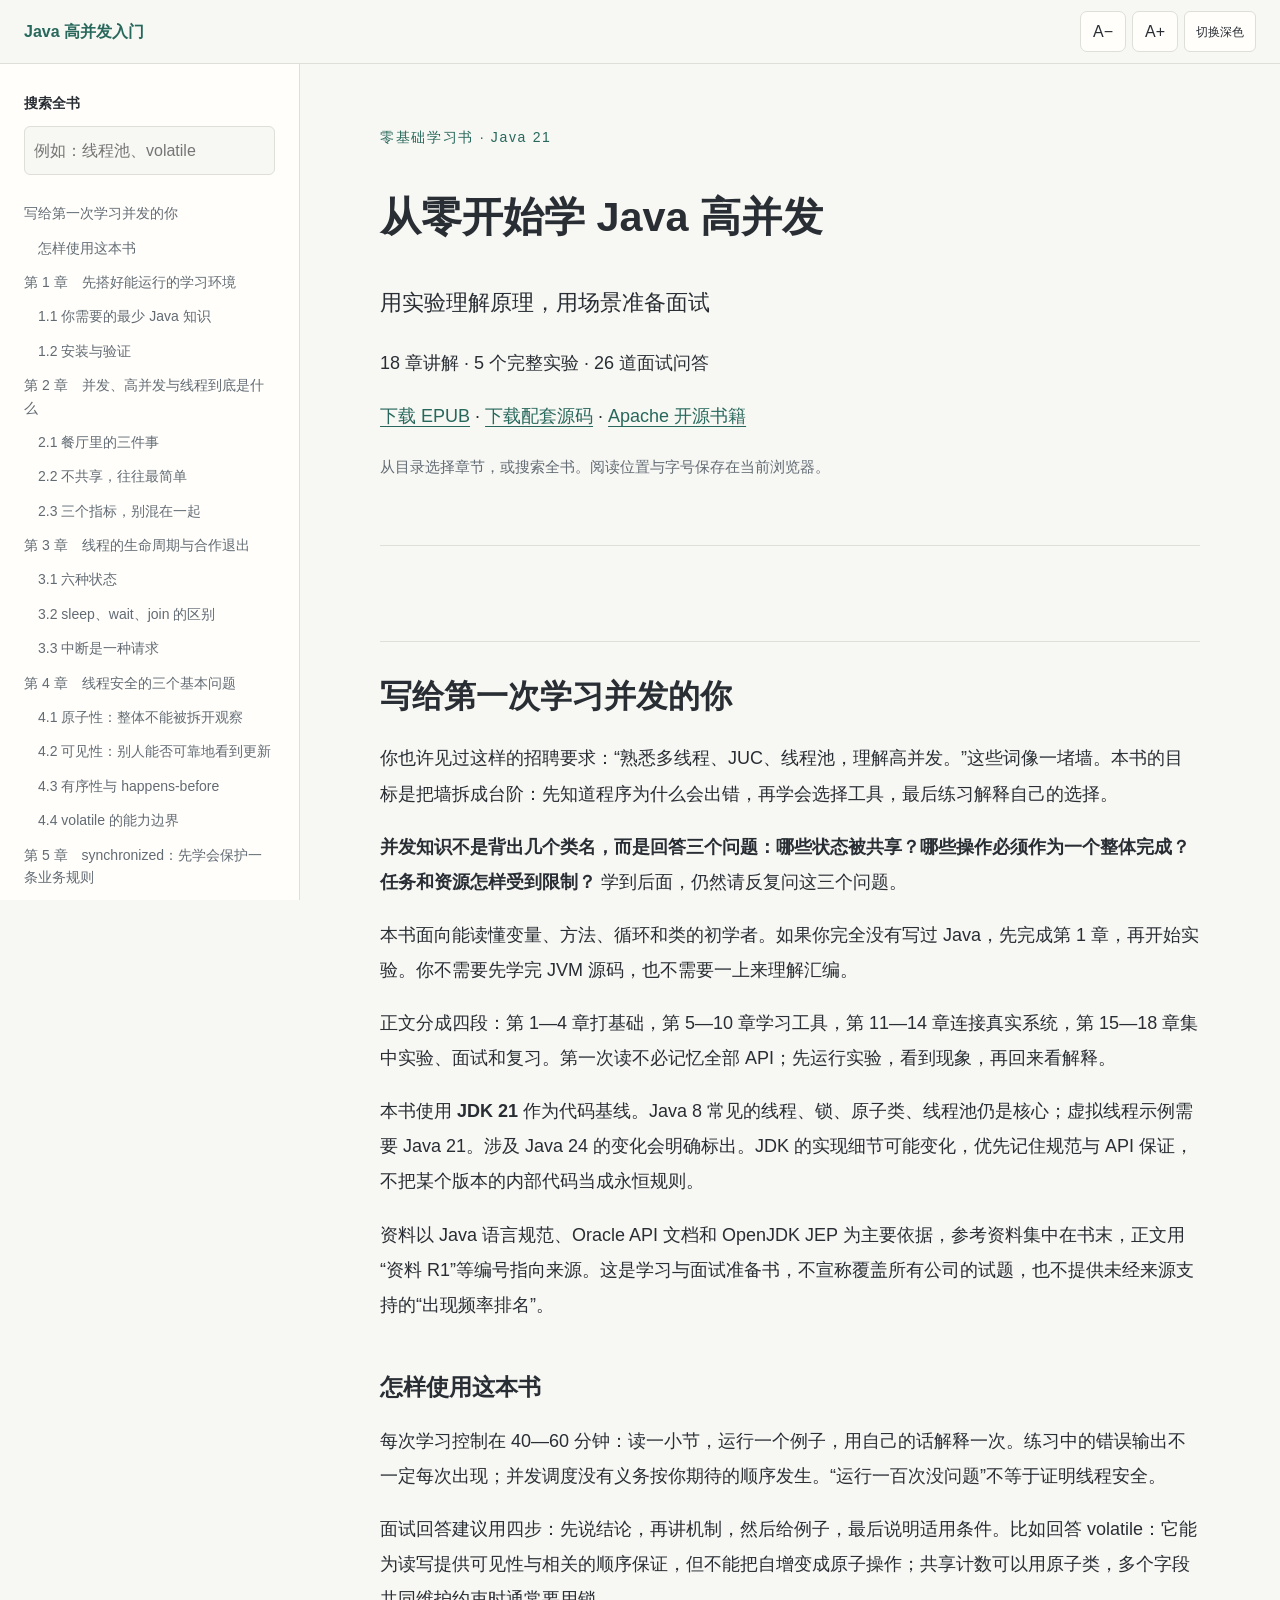
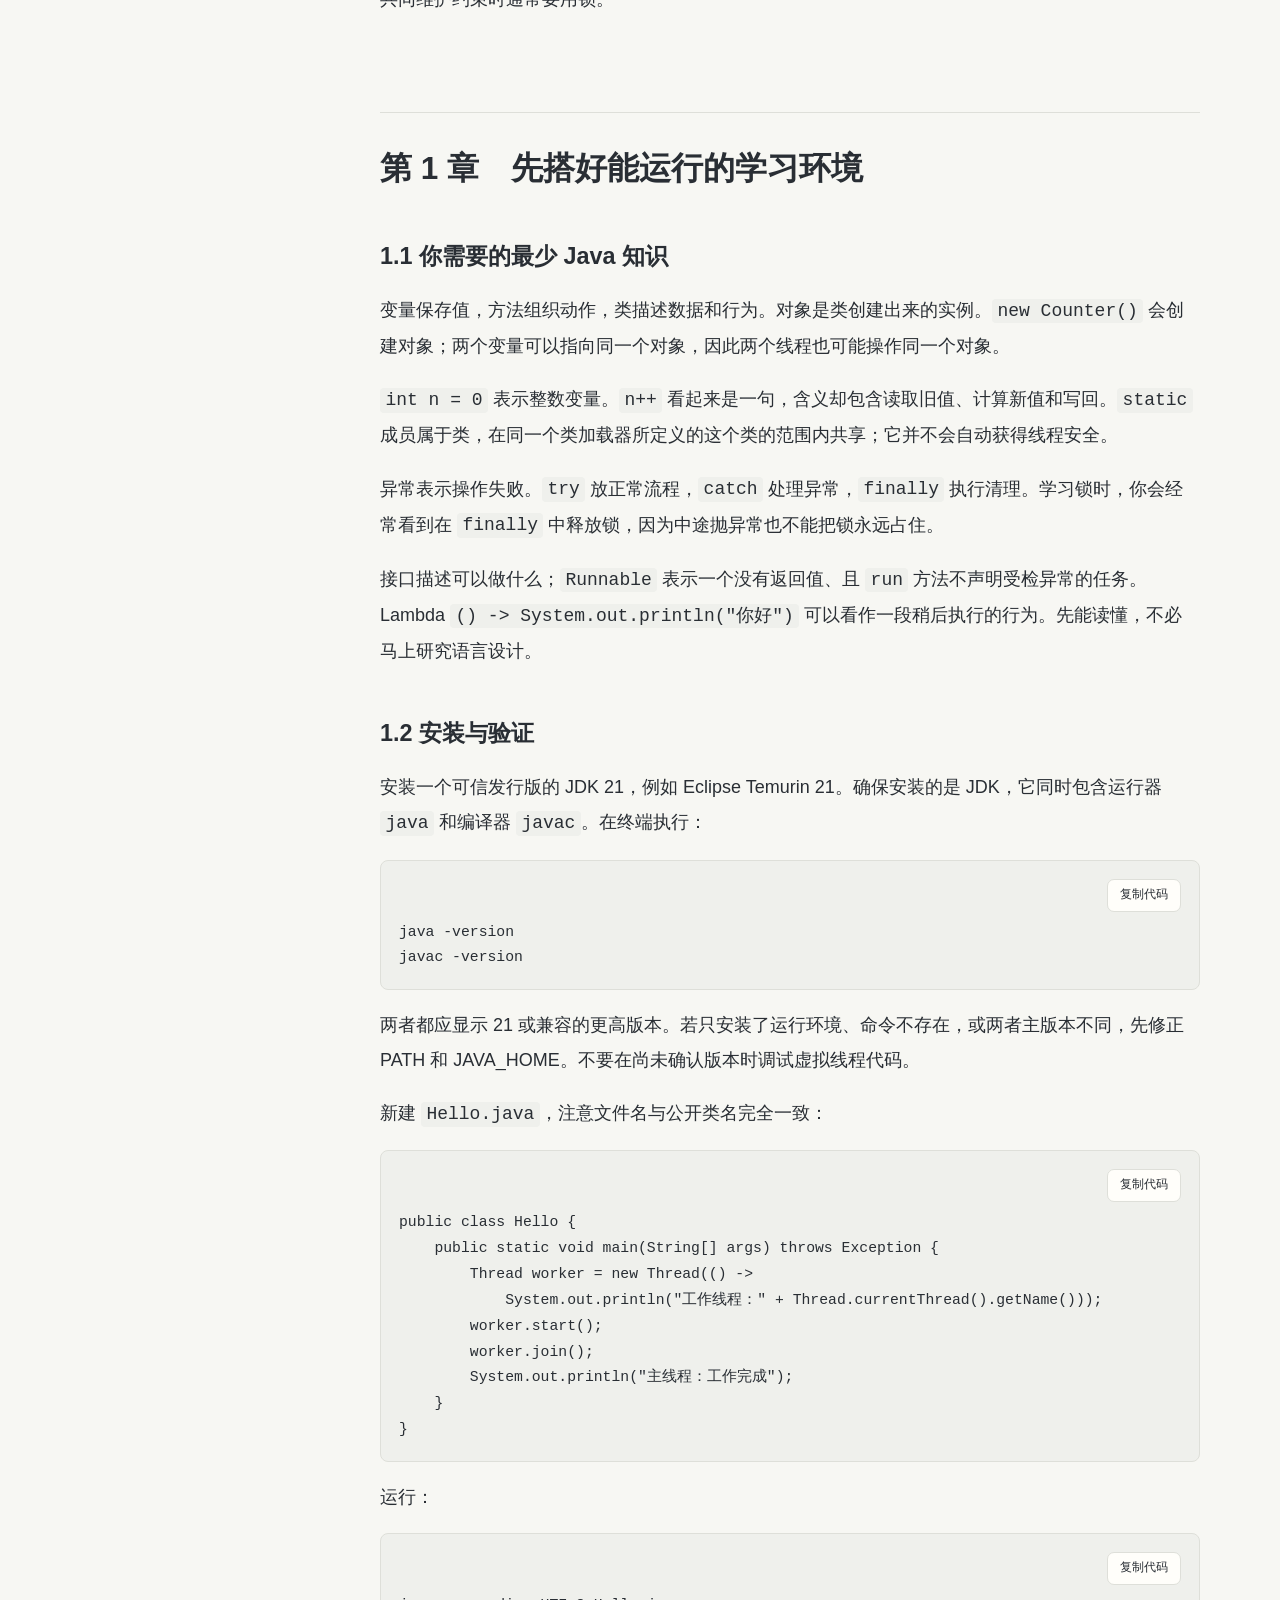
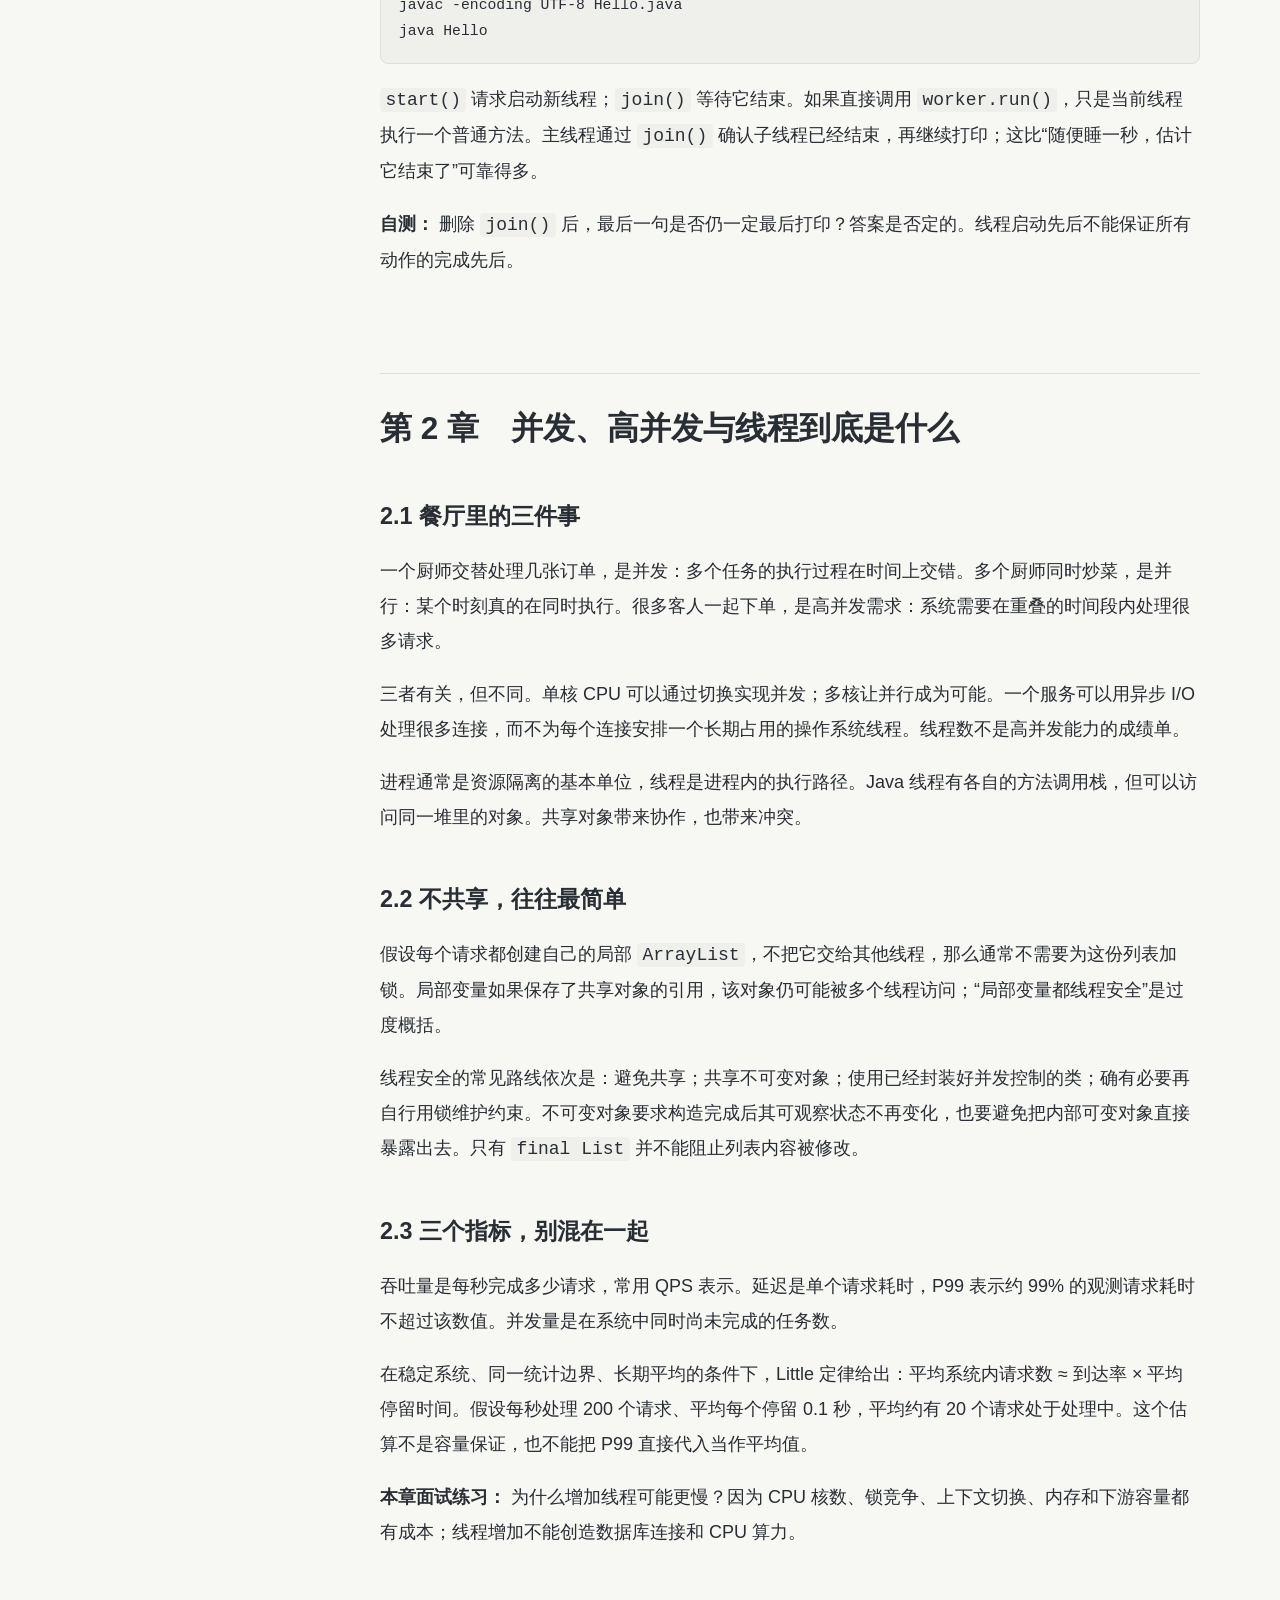
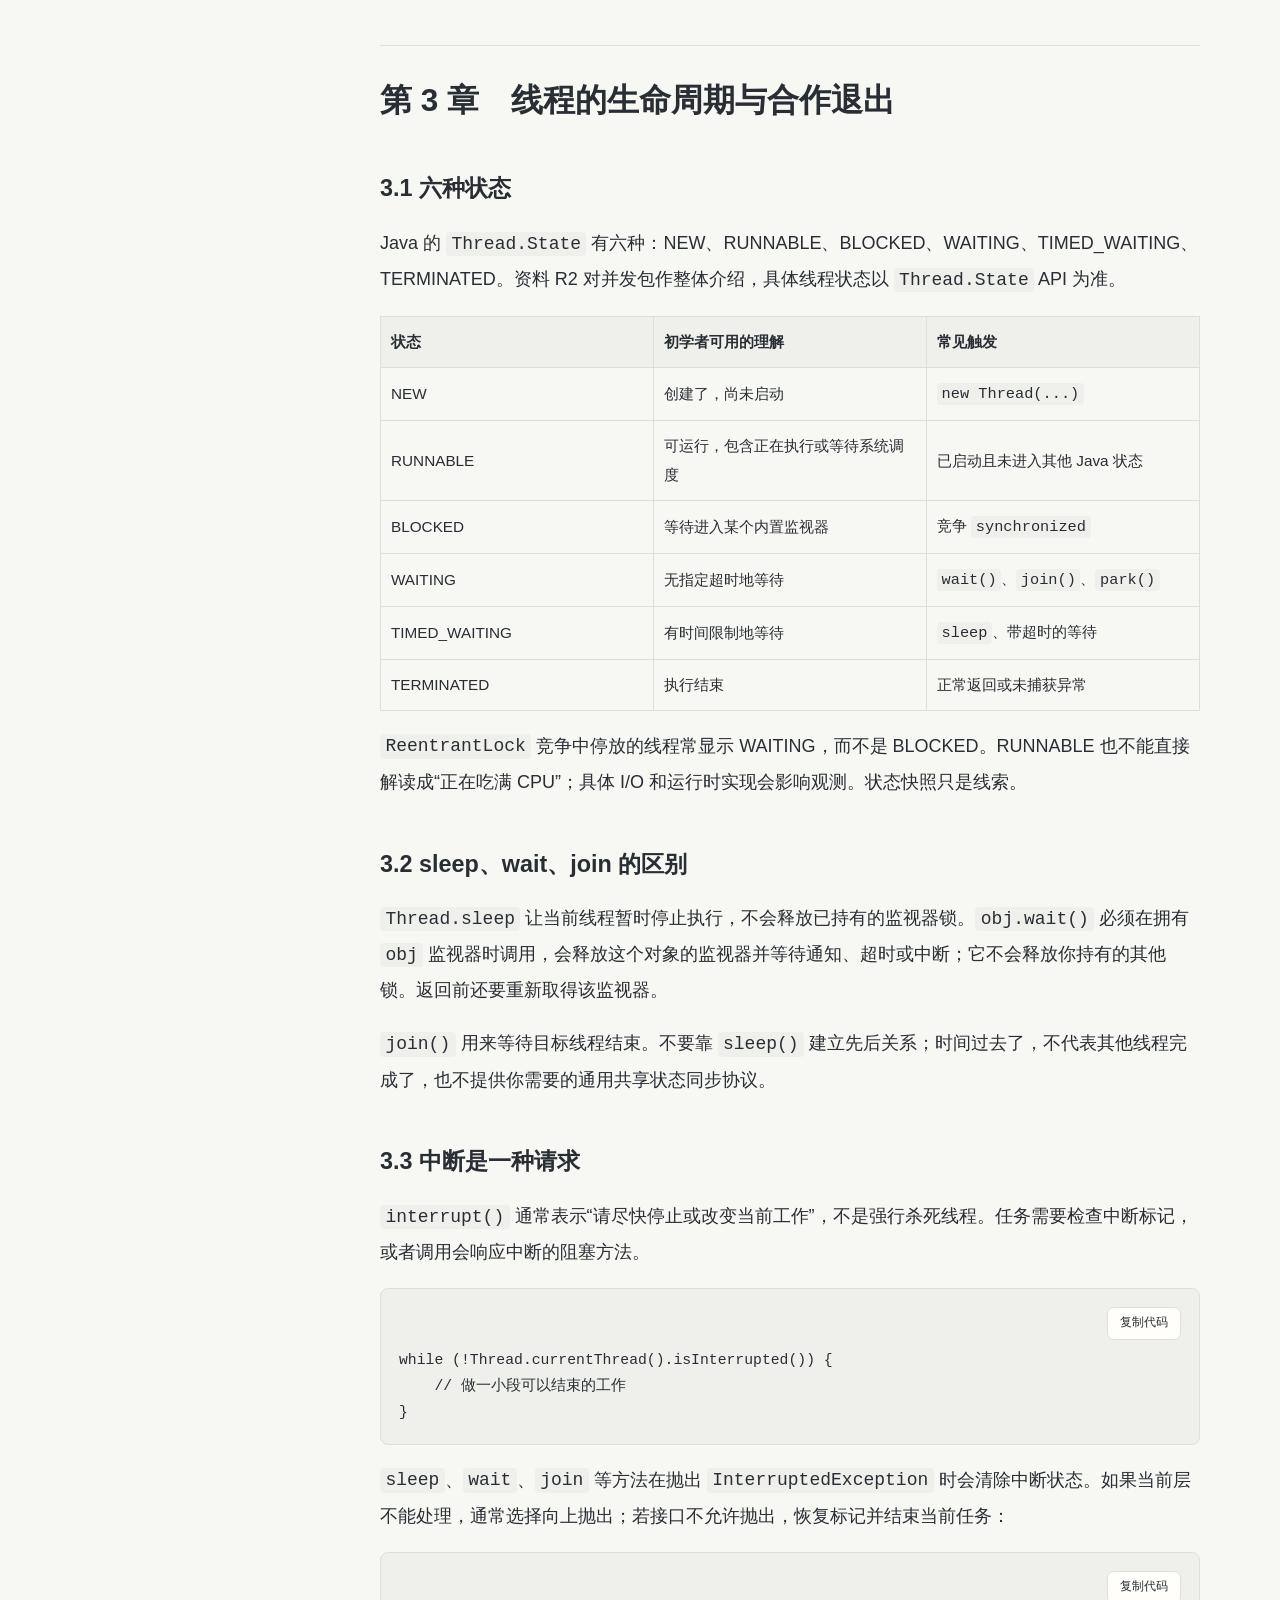
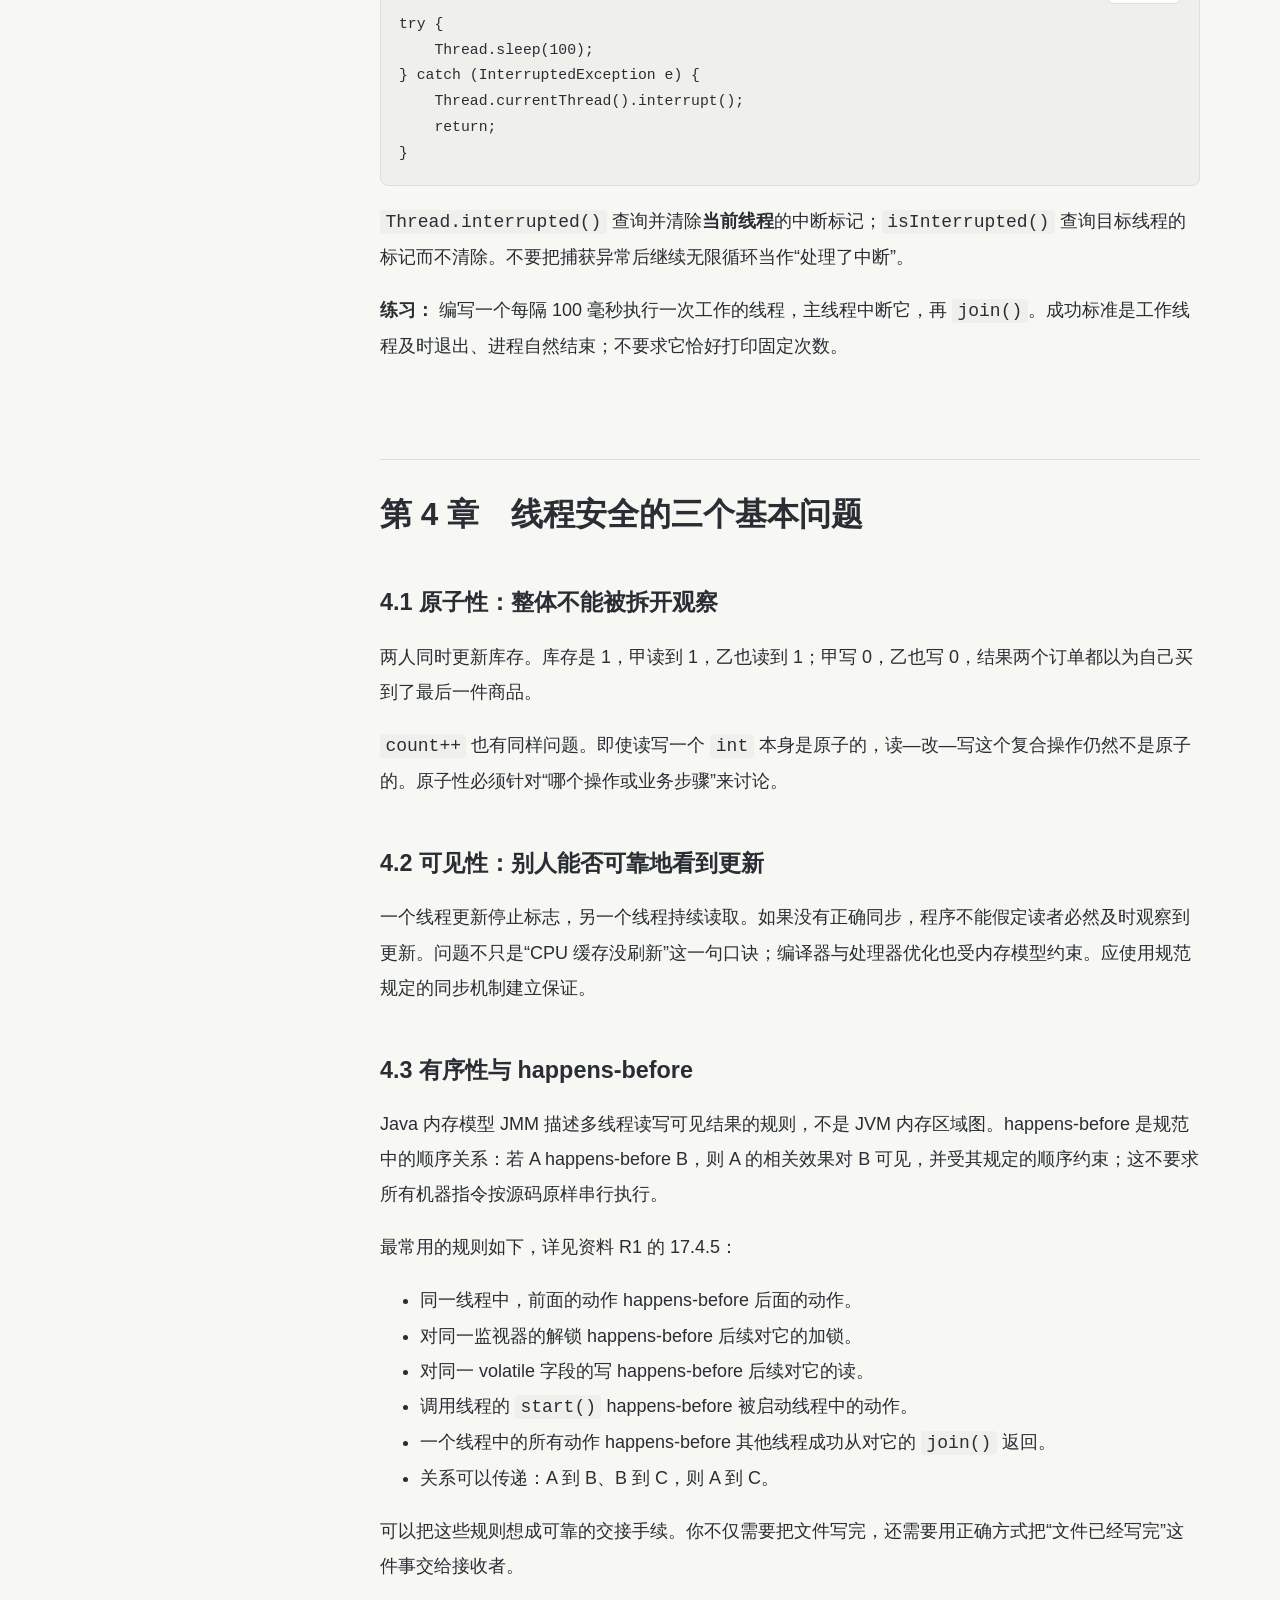
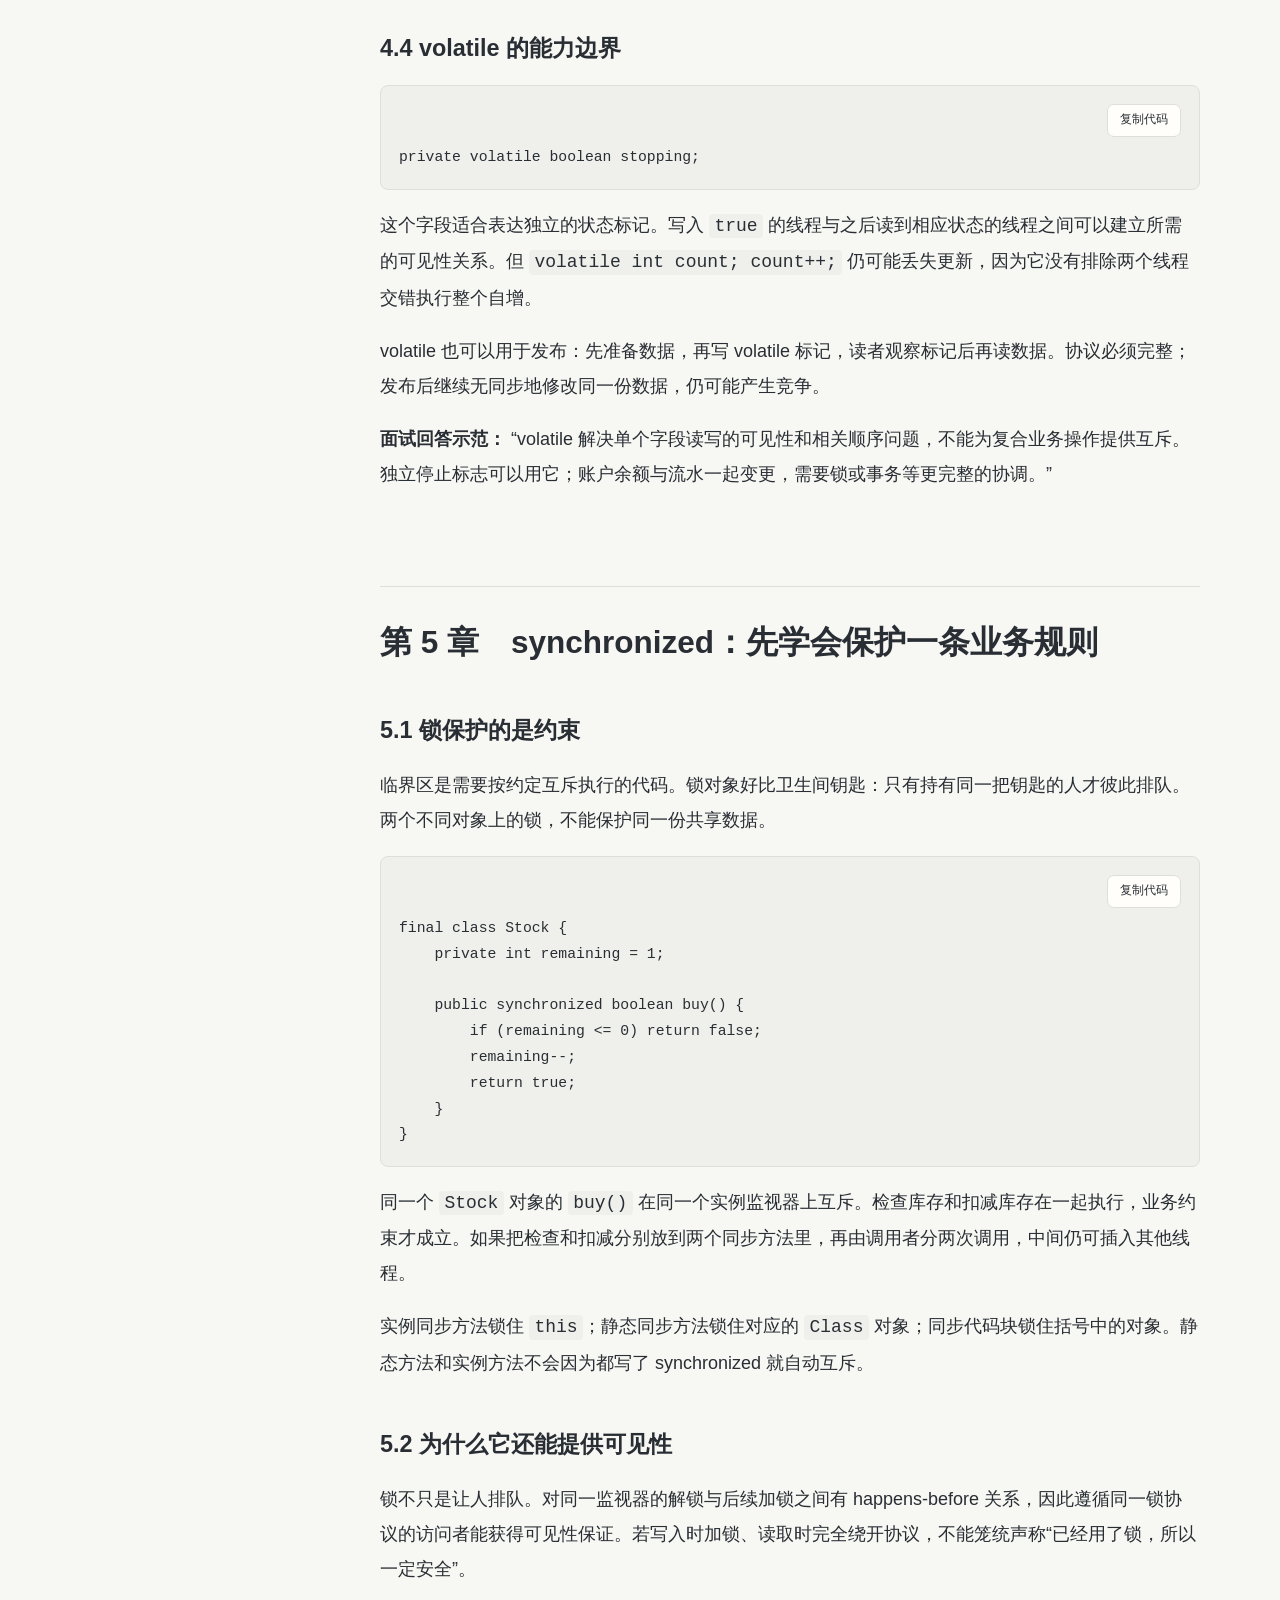
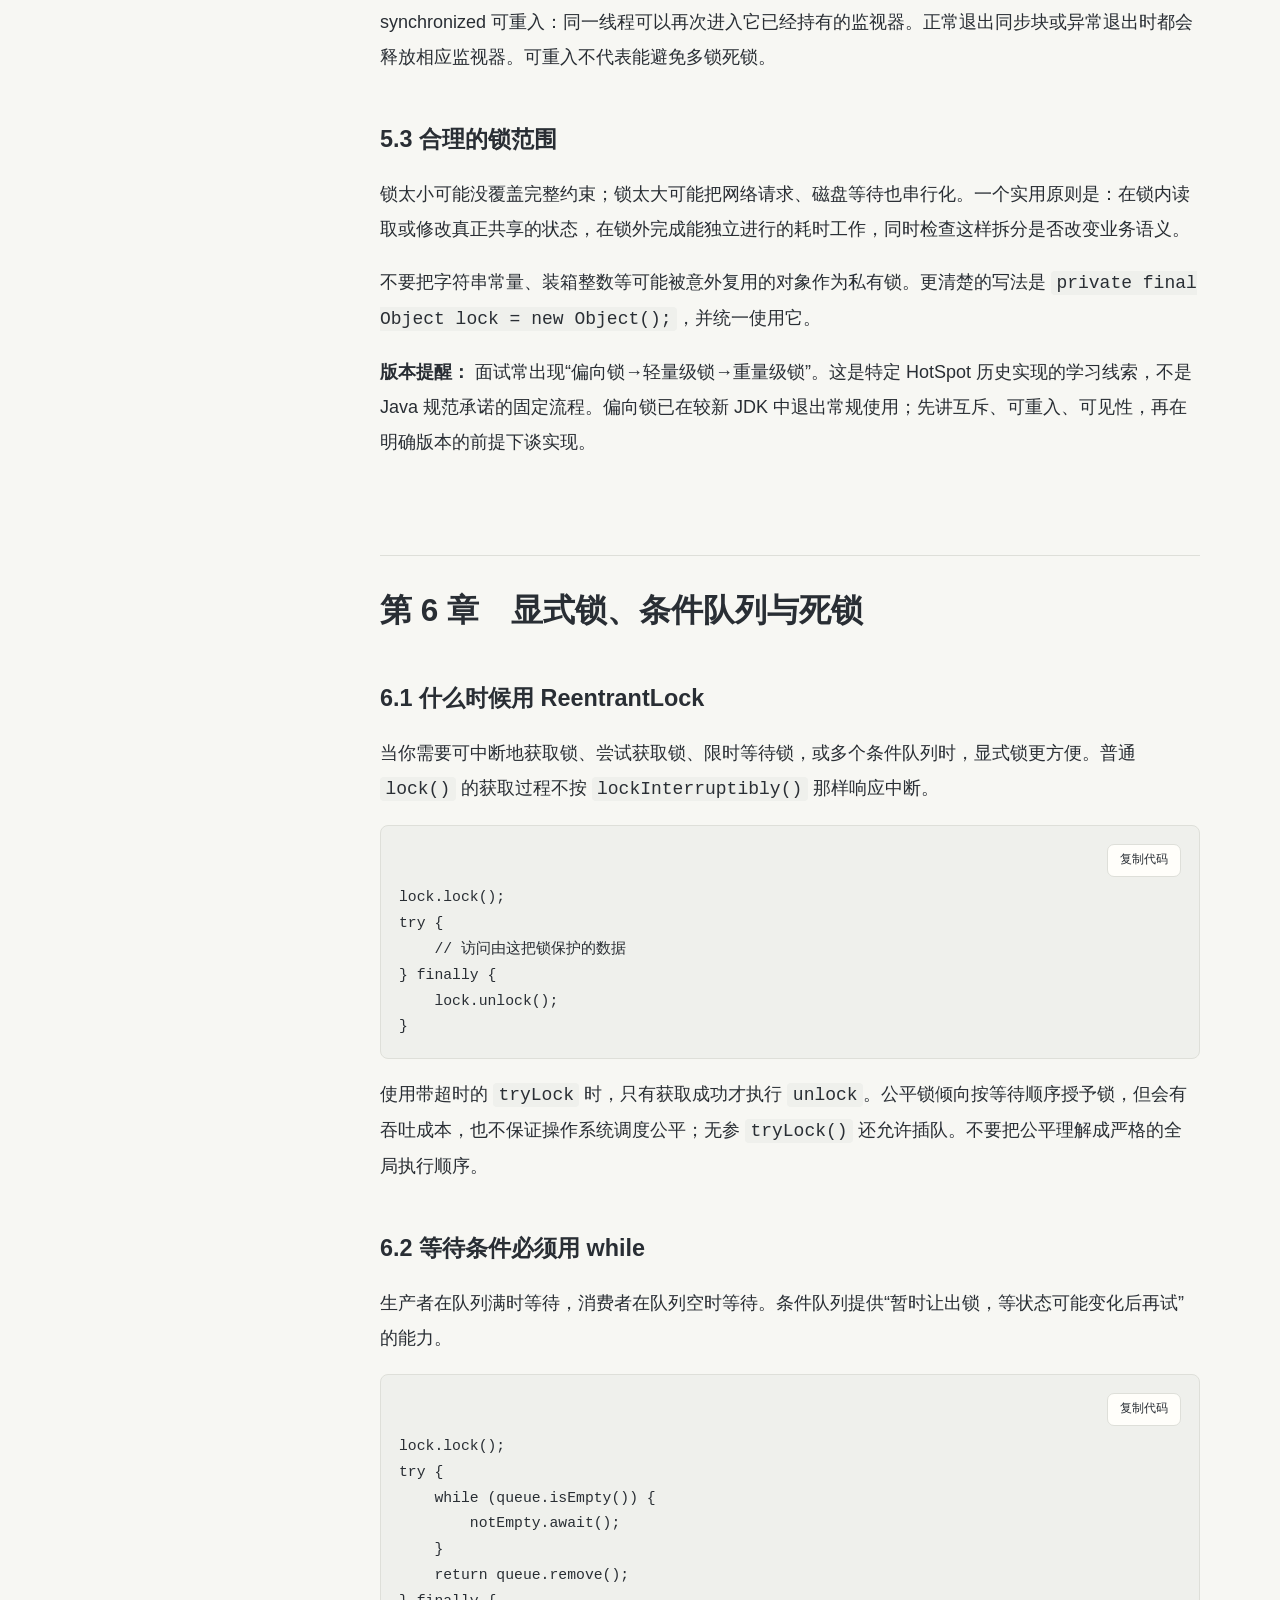
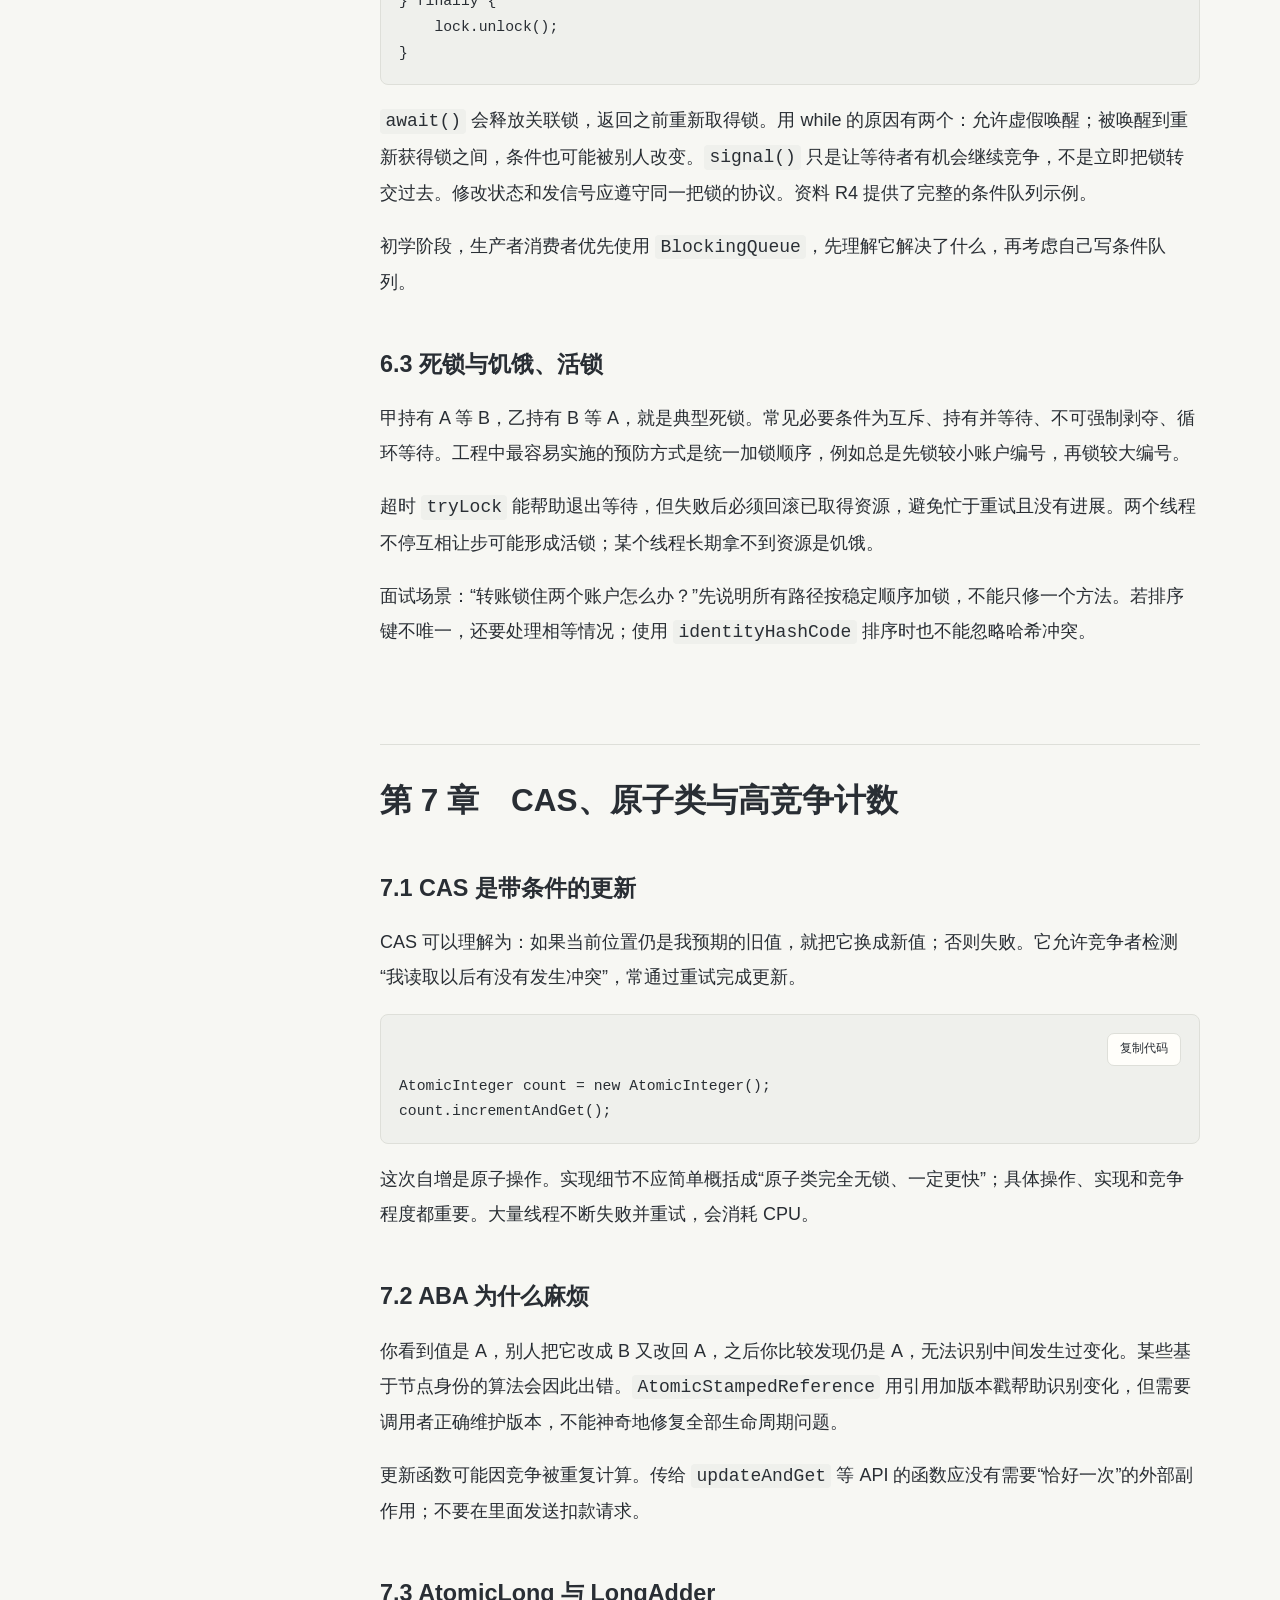
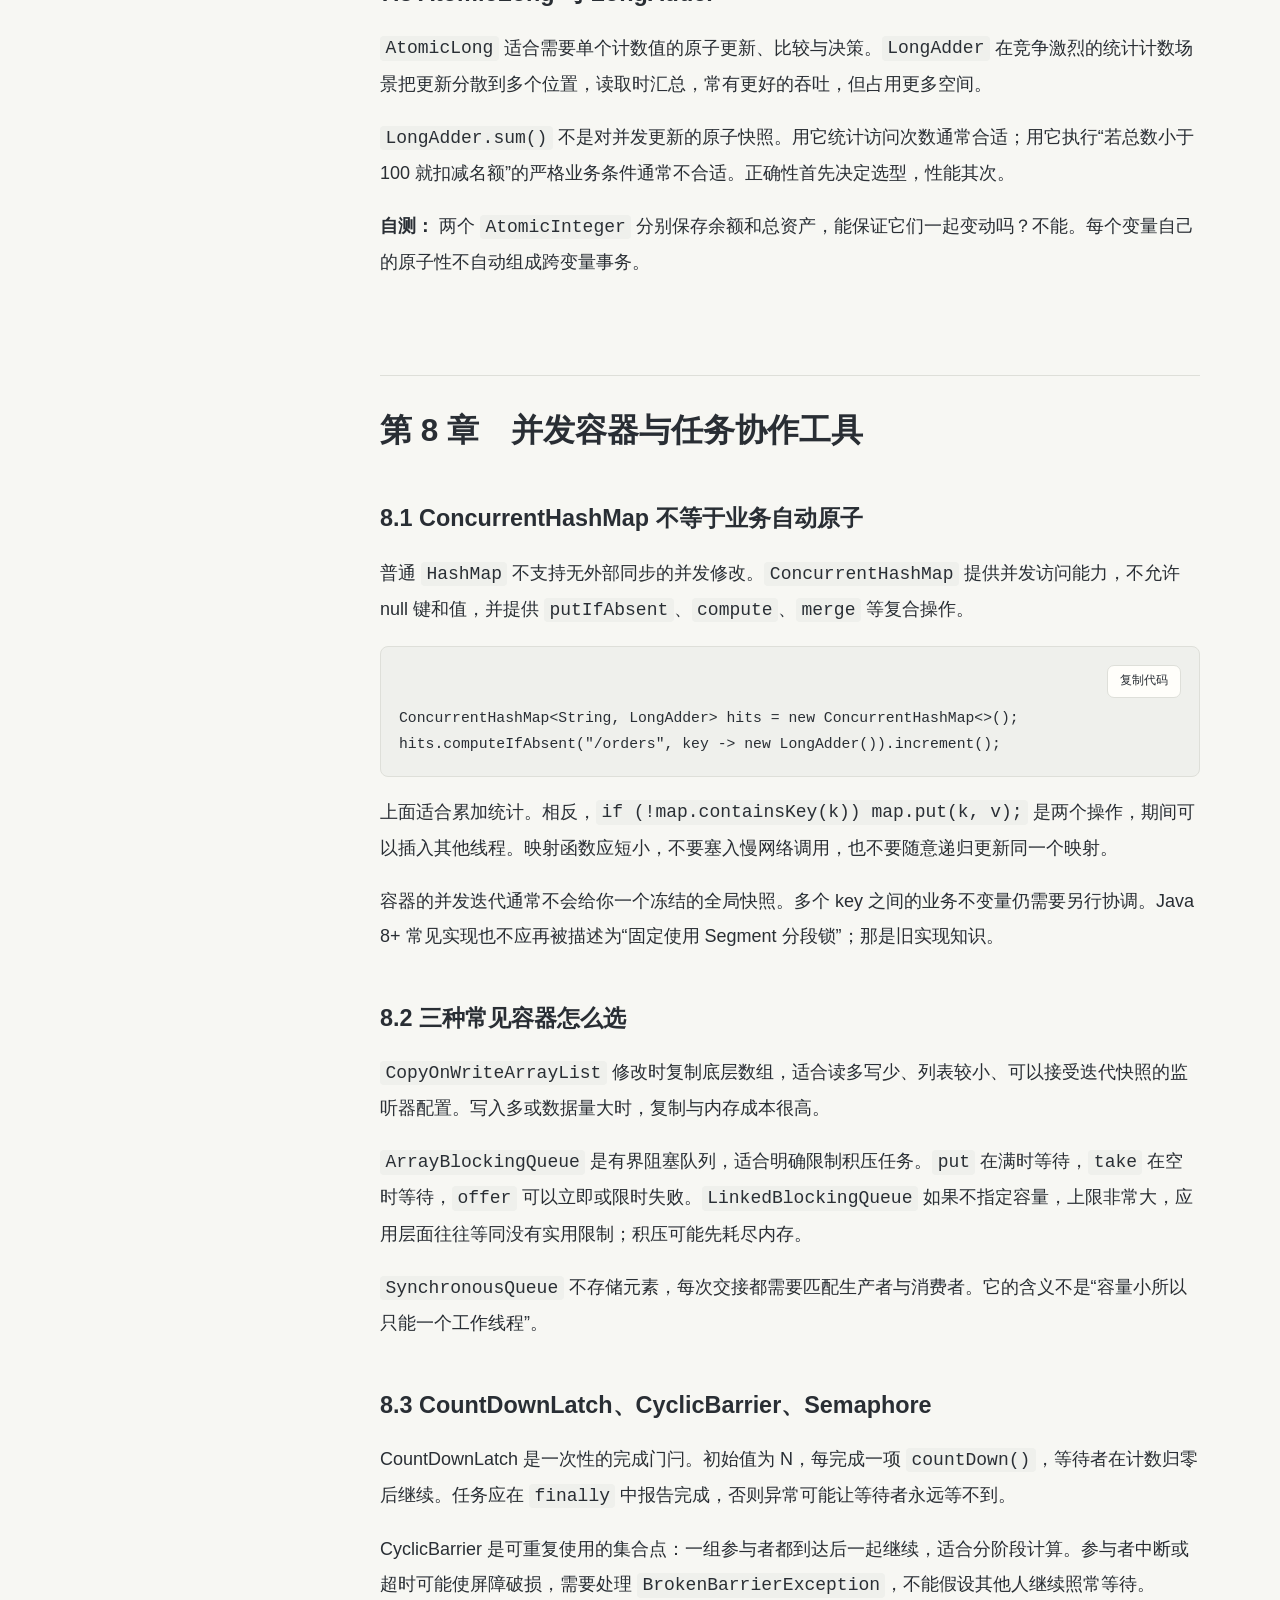
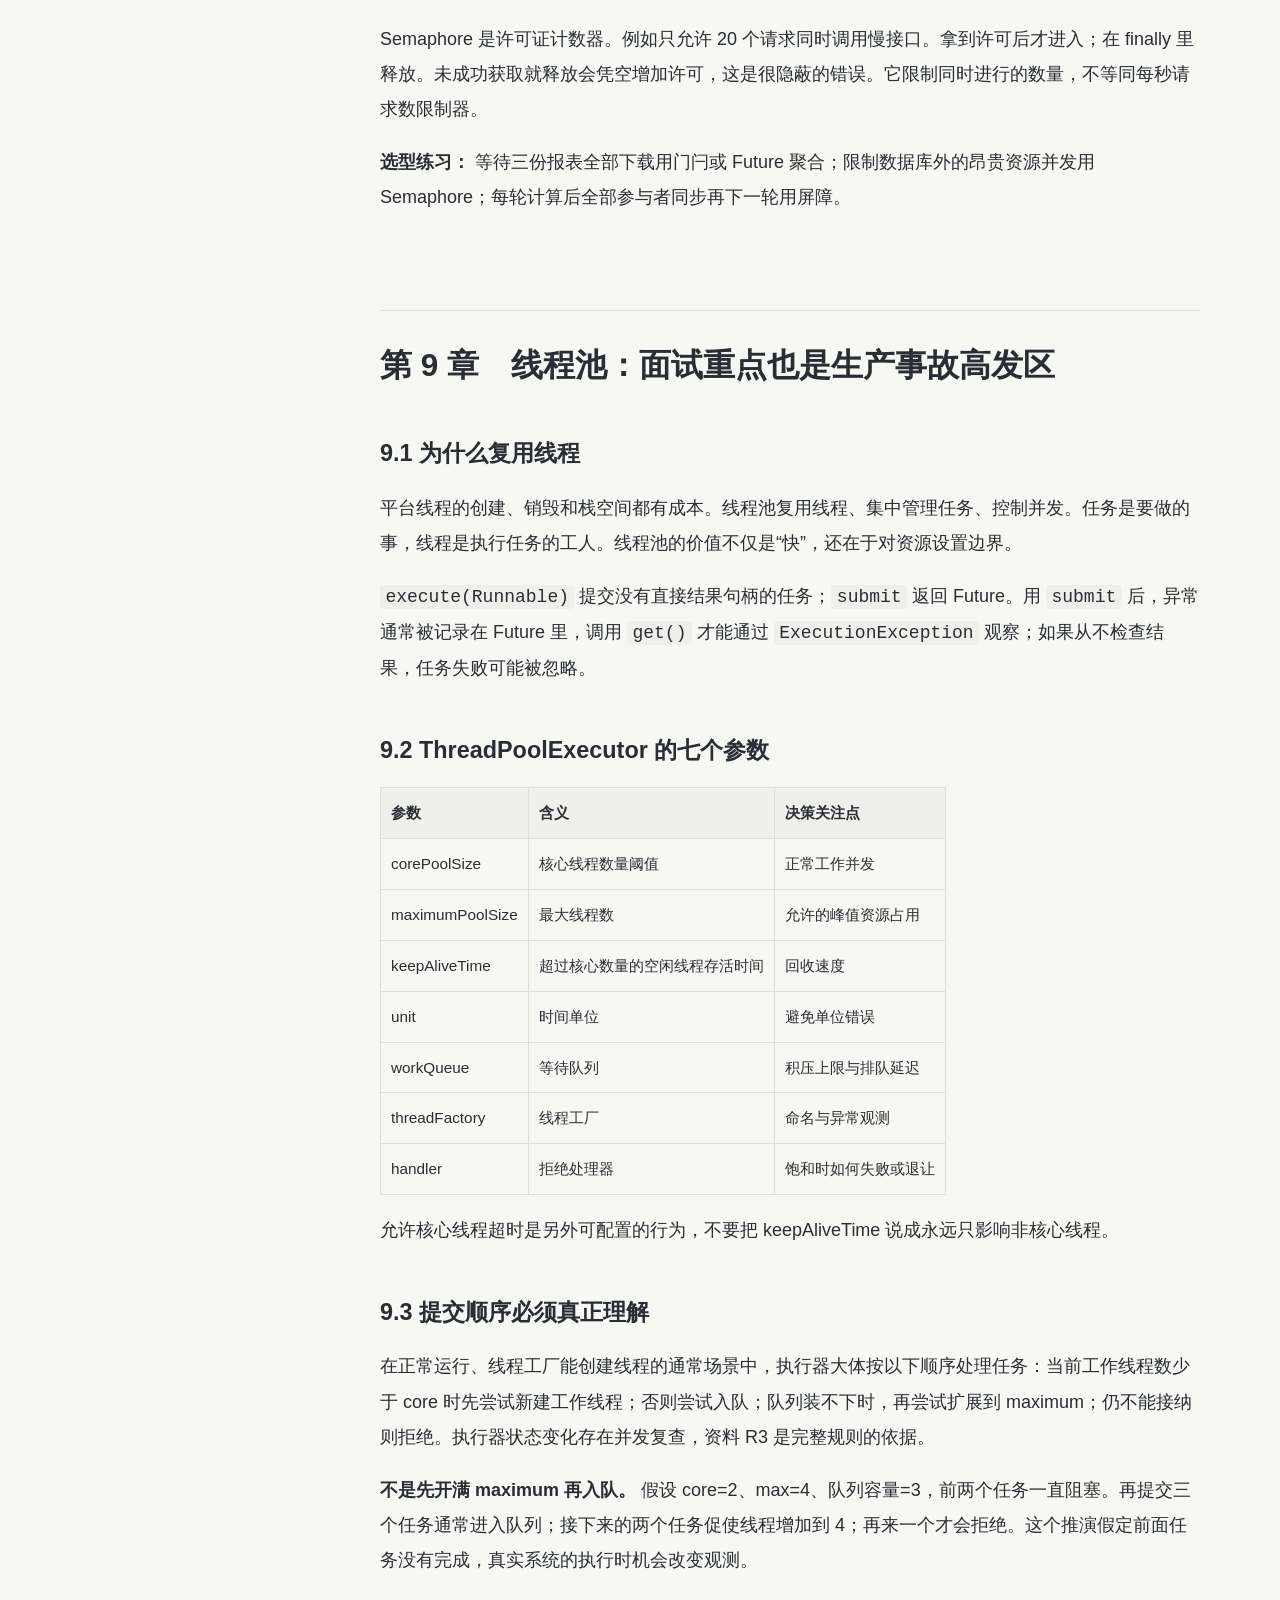
==== commit d57d5b38: "Unify ebook reader styles with light default and accessible dark mode" ====
--- a/java-concurrency/index.html
+++ b/java-concurrency/index.html
@@ -11,6 +11,185 @@
 *{box-sizing:border-box}html{scroll-padding-top:85px}body{margin:0;background:var(--bg);color:var(--fg);font-family:system-ui,-apple-system,"PingFang SC",sans-serif;line-height:1.85}a{color:var(--accent);overflow-wrap:anywhere}button,input{font:inherit}button{cursor:pointer;color:var(--fg);background:var(--panel);border:1px solid var(--line);border-radius:7px;padding:5px 12px}button:hover{border-color:var(--accent)}:focus-visible{outline:3px solid var(--accent);outline-offset:3px}.toolbar{position:fixed;top:0;left:0;right:0;height:64px;display:flex;align-items:center;gap:16px;padding:0 24px;background:var(--bg);border-bottom:1px solid var(--line);z-index:5}.brand{font-weight:700;text-decoration:none}.tools{margin-left:auto;display:flex;gap:6px}.skip{position:fixed;top:-100px;z-index:10;background:var(--bg)}.skip:focus{top:8px}#menu{display:none}#sidebar{position:fixed;top:64px;bottom:0;width:300px;overflow:auto;padding:24px;background:var(--panel);border-right:1px solid var(--line)}#sidebar label{font-weight:650;font-size:14px}#search{width:100%;margin:8px 0;padding:9px;border:1px solid var(--line);border-radius:6px;color:var(--fg);background:var(--bg)}#search-status{font-size:13px;color:var(--muted);margin:0 0 10px}nav ul,#results{list-style:none;padding:0}nav ul ul{padding-left:14px}nav li{margin:6px 0}nav a{display:block;text-decoration:none;font-size:14px;line-height:1.6;padding:3px 0}nav a[aria-current=true]{font-weight:750;border-left:3px solid var(--accent);padding-left:9px}#results li{margin:16px 0}#results a{font-weight:650;font-size:14px}#results p{font-size:13px;color:var(--muted);margin:4px 0}main{margin-left:300px;padding:100px max(30px,calc((100vw - 1120px)/2)) 70px;font-size:var(--size);max-width:1600px}.intro{padding:10px 0 48px;border-bottom:1px solid var(--line);margin-bottom:48px}.eyebrow{font-size:14px;color:var(--accent);letter-spacing:.12em}.intro h1{font-size:2.3em;line-height:1.3}.subtitle{font-size:1.2em}.reading-note{color:var(--muted);font-size:.85em}h1,h2,h3{line-height:1.5;scroll-margin-top:85px}main>h1{margin-top:3em;padding-top:1em;border-top:1px solid var(--line);font-size:1.75em}h2{font-size:1.3em;margin-top:2em}h3{font-size:1.15em}p{margin:1em 0}pre{padding:18px;border-radius:8px;background:var(--code);font-size:.82em;line-height:1.65;overflow-x:auto;position:relative}code{font-family:ui-monospace,SFMono-Regular,Consolas,monospace}p code,li code{background:var(--code);border-radius:3px;padding:2px 4px}table{border-collapse:collapse;width:100%;display:block;overflow-x:auto;font-size:.85em}td,th{border:1px solid var(--line);padding:10px;text-align:left;min-width:100px}th{background:var(--panel)}footer{border-top:1px solid var(--line);margin-top:60px;padding-top:25px;font-size:.85em;color:var(--muted)}.copy{display:block;margin:0 0 8px auto;font-size:12px}.progress{height:3px;position:fixed;top:61px;left:0;right:0;z-index:6;pointer-events:none}#progress{height:100%;background:var(--accent);width:0}
 @media(max-width:900px){.toolbar{padding:0 12px;gap:10px}#menu{display:block}.brand{font-size:14px}#sidebar{display:none;width:min(340px,90vw);z-index:4;box-shadow:12px 0 25px #0002}body.menu-open #sidebar{display:block}main{margin-left:0;padding:90px 22px 50px}.intro h1{font-size:1.9em}.tools button{padding:5px 8px}.tools{gap:4px}}
 @media print{.toolbar,#sidebar,.progress,.copy,#resume{display:none}main{margin:0;padding:0;font-size:12pt}pre{white-space:pre-wrap}body{background:white;color:black}}
+</style>
+<style data-aias-reader>
+/* Aias Reader 1.0 — vendored into each book; no remote assets required. */
+@media screen {
+  :root {
+    --reader-page: #f7f7f3 !important;
+    --reader-surface: #fffefa !important;
+    --reader-text: #292e34 !important;
+    --reader-muted: #626b74 !important;
+    --reader-line: #dedfd9 !important;
+    --reader-accent: #28685c !important;
+    --reader-soft: #eaf0eb !important;
+    --reader-code: #eff0ec !important;
+    --reader-keyword: #73579d !important;
+    --reader-string: #28685c !important;
+    --reader-number: #955028 !important;
+    color-scheme: light !important;
+  }
+  :root[data-theme="dark"], body.dark, body[data-md-color-scheme="slate"] {
+    --reader-page: #1c1f24 !important;
+    --reader-surface: #22262c !important;
+    --reader-text: #d7dce2 !important;
+    --reader-muted: #a0a8b3 !important;
+    --reader-line: #3b414a !important;
+    --reader-accent: #91c5b5 !important;
+    --reader-soft: #2b3835 !important;
+    --reader-code: #282d34 !important;
+    --reader-keyword: #c6afe8 !important;
+    --reader-string: #a4c6a0 !important;
+    --reader-number: #dfb385 !important;
+    color-scheme: dark !important;
+  }
+  /* Adapt the existing readers without changing their content or navigation. */
+  :root, body {
+    --bg: var(--reader-page) !important;
+    --page-bg: var(--reader-page) !important;
+    --paper: var(--reader-surface) !important;
+    --surface: var(--reader-surface) !important;
+    --panel: var(--reader-surface) !important;
+    --surface-muted: var(--reader-code) !important;
+    --ink: var(--reader-text) !important;
+    --fg: var(--reader-text) !important;
+    --text: var(--reader-text) !important;
+    --heading: var(--reader-text) !important;
+    --muted: var(--reader-muted) !important;
+    --line: var(--reader-line) !important;
+    --accent: var(--reader-accent) !important;
+    --accent-hover: var(--reader-accent) !important;
+    --accent-soft: var(--reader-soft) !important;
+    --code: var(--reader-code) !important;
+    --code-bg: var(--reader-code) !important;
+    --focus: var(--reader-accent) !important;
+    --header-bg: var(--reader-page) !important;
+    --md-default-bg-color: var(--reader-page) !important;
+    --md-default-fg-color: var(--reader-text) !important;
+    --md-default-fg-color--light: var(--reader-muted) !important;
+    --md-default-fg-color--lighter: var(--reader-line) !important;
+    --md-primary-fg-color: var(--reader-surface) !important;
+    --md-primary-bg-color: var(--reader-text) !important;
+    --md-accent-fg-color: var(--reader-accent) !important;
+    --md-typeset-color: var(--reader-text) !important;
+    --md-typeset-a-color: var(--reader-accent) !important;
+    --md-code-bg-color: var(--reader-code) !important;
+    --md-code-fg-color: var(--reader-text) !important;
+    --md-code-hl-comment-color: var(--reader-muted) !important;
+    --md-code-hl-keyword-color: var(--reader-keyword) !important;
+    --md-code-hl-string-color: var(--reader-string) !important;
+    --md-code-hl-number-color: var(--reader-number) !important;
+  }
+  html { -webkit-text-size-adjust: 100%; scrollbar-color: var(--reader-line) var(--reader-page); }
+  body {
+    background: var(--reader-page) !important;
+    color: var(--reader-text) !important;
+    font-family: -apple-system, BlinkMacSystemFont, "Segoe UI", "PingFang SC", "Hiragino Sans GB", "Microsoft YaHei", sans-serif !important;
+    -webkit-font-smoothing: antialiased;
+  }
+  ::selection { background: var(--reader-accent); color: var(--reader-page); }
+  :focus-visible { outline: 2px solid var(--reader-accent); outline-offset: 4px; }
+  :is(main, article, .prose, .book-content, #book, .md-typeset, .aias-basic-reader) {
+    font-family: inherit;
+    font-size: var(--reader-size, var(--body-size, var(--reading-size, var(--size, 18px)))) !important;
+    line-height: 1.95;
+    overflow-wrap: break-word;
+  }
+  :is(main, article, .prose, .book-content, #book, .md-typeset, .aias-basic-reader) :is(h1, h2, h3, h4) {
+    color: var(--reader-text) !important;
+    font-family: inherit;
+    line-height: 1.5;
+    font-weight: 650;
+  }
+  :is(main, article, .prose, .book-content, #book, .md-typeset, .aias-basic-reader) p { text-align: start; }
+  :is(main, article, .prose, .book-content, #book, .md-typeset, .aias-basic-reader) a {
+    color: var(--reader-accent) !important;
+    text-decoration-color: var(--reader-accent);
+    text-underline-offset: .2em;
+    overflow-wrap: anywhere;
+  }
+  :is(main, article, .prose, .book-content, #book, .md-typeset, .aias-basic-reader) pre {
+    background: var(--reader-code) !important;
+    color: var(--reader-text) !important;
+    border: 1px solid var(--reader-line) !important;
+    border-radius: 8px;
+    max-width: 100%;
+    overflow-x: auto;
+    white-space: pre;
+    overflow-wrap: normal;
+    line-height: 1.75;
+    tab-size: 4;
+    scrollbar-width: thin;
+  }
+  :is(main, article, .prose, .book-content, #book, .md-typeset, .aias-basic-reader) code {
+    font-family: "SFMono-Regular", Consolas, "Liberation Mono", Menlo, monospace;
+    font-variant-ligatures: none;
+  }
+  :is(main, article, .prose, .book-content, #book, .md-typeset, .aias-basic-reader) :not(pre) > code {
+    background: var(--reader-code) !important;
+    color: var(--reader-text) !important;
+    border-radius: 4px;
+    padding: .12em .3em;
+  }
+  :is(main, article, .prose, .book-content, #book, .md-typeset, .aias-basic-reader) pre code {
+    background: transparent !important;
+    color: inherit !important;
+    padding: 0;
+    white-space: pre;
+    overflow-wrap: normal;
+  }
+  :is(main, article, .prose, .book-content, #book, .md-typeset, .aias-basic-reader) pre code span { color: inherit !important; }
+  :is(main, article, .prose, .book-content, #book, .md-typeset, .aias-basic-reader) pre code :is(.kw, .cf, .dt, .bu, .fu, .k, .kn, .kd, .kc, .kt) { color: var(--reader-keyword) !important; }
+  :is(main, article, .prose, .book-content, #book, .md-typeset, .aias-basic-reader) pre code :is(.st, .ch, .vs, .s, .s1, .s2) { color: var(--reader-string) !important; }
+  :is(main, article, .prose, .book-content, #book, .md-typeset, .aias-basic-reader) pre code :is(.dv, .bn, .fl, .mi, .mf) { color: var(--reader-number) !important; }
+  :is(main, article, .prose, .book-content, #book, .md-typeset, .aias-basic-reader) pre code :is(.co, .cv, .an, .do, .c, .c1, .cm, .cp) { color: var(--reader-muted) !important; font-style: normal; }
+  :is(main, article, .prose, .book-content, #book, .md-typeset, .aias-basic-reader) blockquote {
+    background: var(--reader-soft) !important;
+    color: var(--reader-text) !important;
+    border-left: 3px solid var(--reader-accent) !important;
+  }
+  :is(main, article, .prose, .book-content, #book, .md-typeset, .aias-basic-reader) :is(th, td) { border-color: var(--reader-line) !important; }
+  :is(main, article, .prose, .book-content, #book, .md-typeset, .aias-basic-reader) th { background: var(--reader-code) !important; color: var(--reader-text) !important; }
+  :is(main, article, .prose, .book-content, #book, .md-typeset, .aias-basic-reader) :is(img, svg) { max-width: 100%; height: auto; }
+  :is(.sidebar, #sidebar, .book-sidebar, .md-sidebar, .mobile-header, .mobile-menu nav) {
+    background: var(--reader-surface) !important;
+    color: var(--reader-text) !important;
+    border-color: var(--reader-line) !important;
+  }
+  :is(aside, .sidebar, .md-sidebar) a { color: var(--reader-muted); }
+  :is(aside, .sidebar, .md-sidebar) a:hover,
+  :is(aside, .sidebar, .md-sidebar) a[aria-current] { color: var(--reader-accent) !important; background: var(--reader-soft) !important; }
+  :is(.brand-title, .brand-subtitle, .nav-number, .sidebar-brand .eyebrow, .edition) { color: var(--reader-muted) !important; }
+  :is(.primary-action, .button-primary, .primary-button, .start, .hero .button) {
+    background: var(--reader-accent) !important;
+    color: var(--reader-page) !important;
+    border-color: var(--reader-accent) !important;
+  }
+  .contents-list a:hover { background: var(--reader-soft) !important; }
+  .aias-basic-reader > #title-block-header { display: none; }
+  .aias-basic-reader #TOC:not(:has(a)) { display: none; }
+  .aias-basic-reader h1 { font-size: 1.7em; margin-top: 1.4em; }
+  .aias-basic-reader blockquote { margin-inline: 0; padding: .5em 1.1em; }
+  .aias-reader-tools { display: flex; flex-wrap: wrap; align-items: center; justify-content: flex-end; gap: 12px; padding: 12px 0; margin: 0 0 16px; font-size: 13px; }
+  .aias-reader-tools a { color: var(--reader-muted); }
+  .aias-reader-theme {
+    color: var(--reader-text) !important;
+    background: var(--reader-surface) !important;
+    border: 1px solid var(--reader-line) !important;
+    border-radius: 6px;
+    padding: 7px 11px;
+    font: inherit;
+    font-size: 12px;
+    line-height: 1.5;
+    min-height: 34px;
+    cursor: pointer;
+  }
+  @media (max-width: 680px) {
+    :is(main, article, .prose, .book-content, #book, .md-typeset, .aias-basic-reader) {
+      font-size: var(--reader-size, var(--body-size, var(--reading-size, var(--size, 17px)))) !important;
+    }
+  }
+}
 </style>
 </head>
 <body>
@@ -1595,5 +1774,96 @@
   });
 })();
 </script>
+<script data-aias-reader>
+/* Aias Reader 1.0. Shared preference across books on aias00.github.io. */
+(() => {
+  'use strict';
+  const root = document.documentElement;
+  const key = 'aias-reader-theme';
+  const read = () => { try { return localStorage.getItem(key); } catch { return null; } };
+  let theme = read() === 'dark' ? 'dark' : 'light';
+  let control;
+  function apply() {
+    root.dataset.theme = theme;
+    if (document.body) document.body.classList.toggle('dark', theme === 'dark');
+    const palette = document.querySelector('[data-md-component="palette"]');
+    if (palette) {
+      const scheme = theme === 'dark' ? 'slate' : 'default';
+      document.body.dataset.mdColorScheme = scheme;
+      const selected = palette.querySelector(`input[data-md-color-scheme="${scheme}"]`);
+      if (selected) {
+        selected.checked = true;
+        palette.querySelectorAll('label[for]').forEach(label => { label.hidden = label.htmlFor === selected.id; });
+      }
+    }
+    document.querySelector('meta[name="theme-color"]')?.setAttribute('content', theme === 'dark' ? '#1c1f24' : '#f7f7f3');
+    if (!control) return;
+    if (control.tagName === 'SELECT') {
+      control.value = theme;
+    } else {
+      control.textContent = theme === 'dark' ? '切换浅色' : '切换深色';
+      control.setAttribute('aria-pressed', String(theme === 'dark'));
+    }
+    control.setAttribute('aria-label', theme === 'dark' ? '切换到浅色模式' : '切换到深色模式');
+  }
+  apply();
+  function initialize() {
+    const palette = document.querySelector('[data-md-component="palette"]');
+    if (palette) {
+      palette.addEventListener('change', event => {
+        theme = event.target.dataset.mdColorScheme === 'slate' ? 'dark' : 'light';
+        try { localStorage.setItem(key, theme); } catch { /* Optional persistence. */ }
+        apply();
+      });
+      apply();
+      return;
+    }
+    control = document.querySelector('#theme-toggle, #theme, select[name="theme"]');
+    if (!control) {
+      const bar = document.createElement('div');
+      bar.className = 'aias-reader-tools';
+      const home = document.createElement('a');
+      home.href = 'https://aias00.github.io/#books';
+      home.textContent = 'Aias · 电子书架';
+      control = document.createElement('button');
+      control.type = 'button';
+      bar.append(home, control);
+      (document.querySelector('main') || document.body).prepend(bar);
+    }
+    control.hidden = false;
+    control.classList.add('aias-reader-theme');
+    if (control.tagName === 'SELECT') {
+      control.replaceChildren(...['light', 'dark'].map(value => {
+        const option = document.createElement('option');
+        option.value = value;
+        option.textContent = value === 'light' ? '浅色' : '深色';
+        return option;
+      }));
+    }
+    const eventName = control.tagName === 'SELECT' ? 'change' : 'click';
+    // Capture before legacy handlers; all other reader controls keep working.
+    document.addEventListener(eventName, event => {
+      if (!control.contains(event.target)) return;
+      event.stopImmediatePropagation();
+      if (eventName === 'click') event.preventDefault();
+      theme = control.tagName === 'SELECT' ? control.value : theme === 'dark' ? 'light' : 'dark';
+      try { localStorage.setItem(key, theme); } catch { /* Reading works without storage. */ }
+      apply();
+    }, true);
+    apply();
+  }
+  // Legacy initializers finish first; the shared preference is applied last.
+  if (document.readyState === 'loading') {
+    document.addEventListener('DOMContentLoaded', () => setTimeout(initialize, 0), { once: true });
+  } else {
+    setTimeout(initialize, 0);
+  }
+  addEventListener('storage', event => {
+    if (event.key !== key && event.key !== null) return;
+    theme = event.newValue === 'dark' ? 'dark' : 'light';
+    apply();
+  });
+})();
+</script>
 </body>
 </html>
